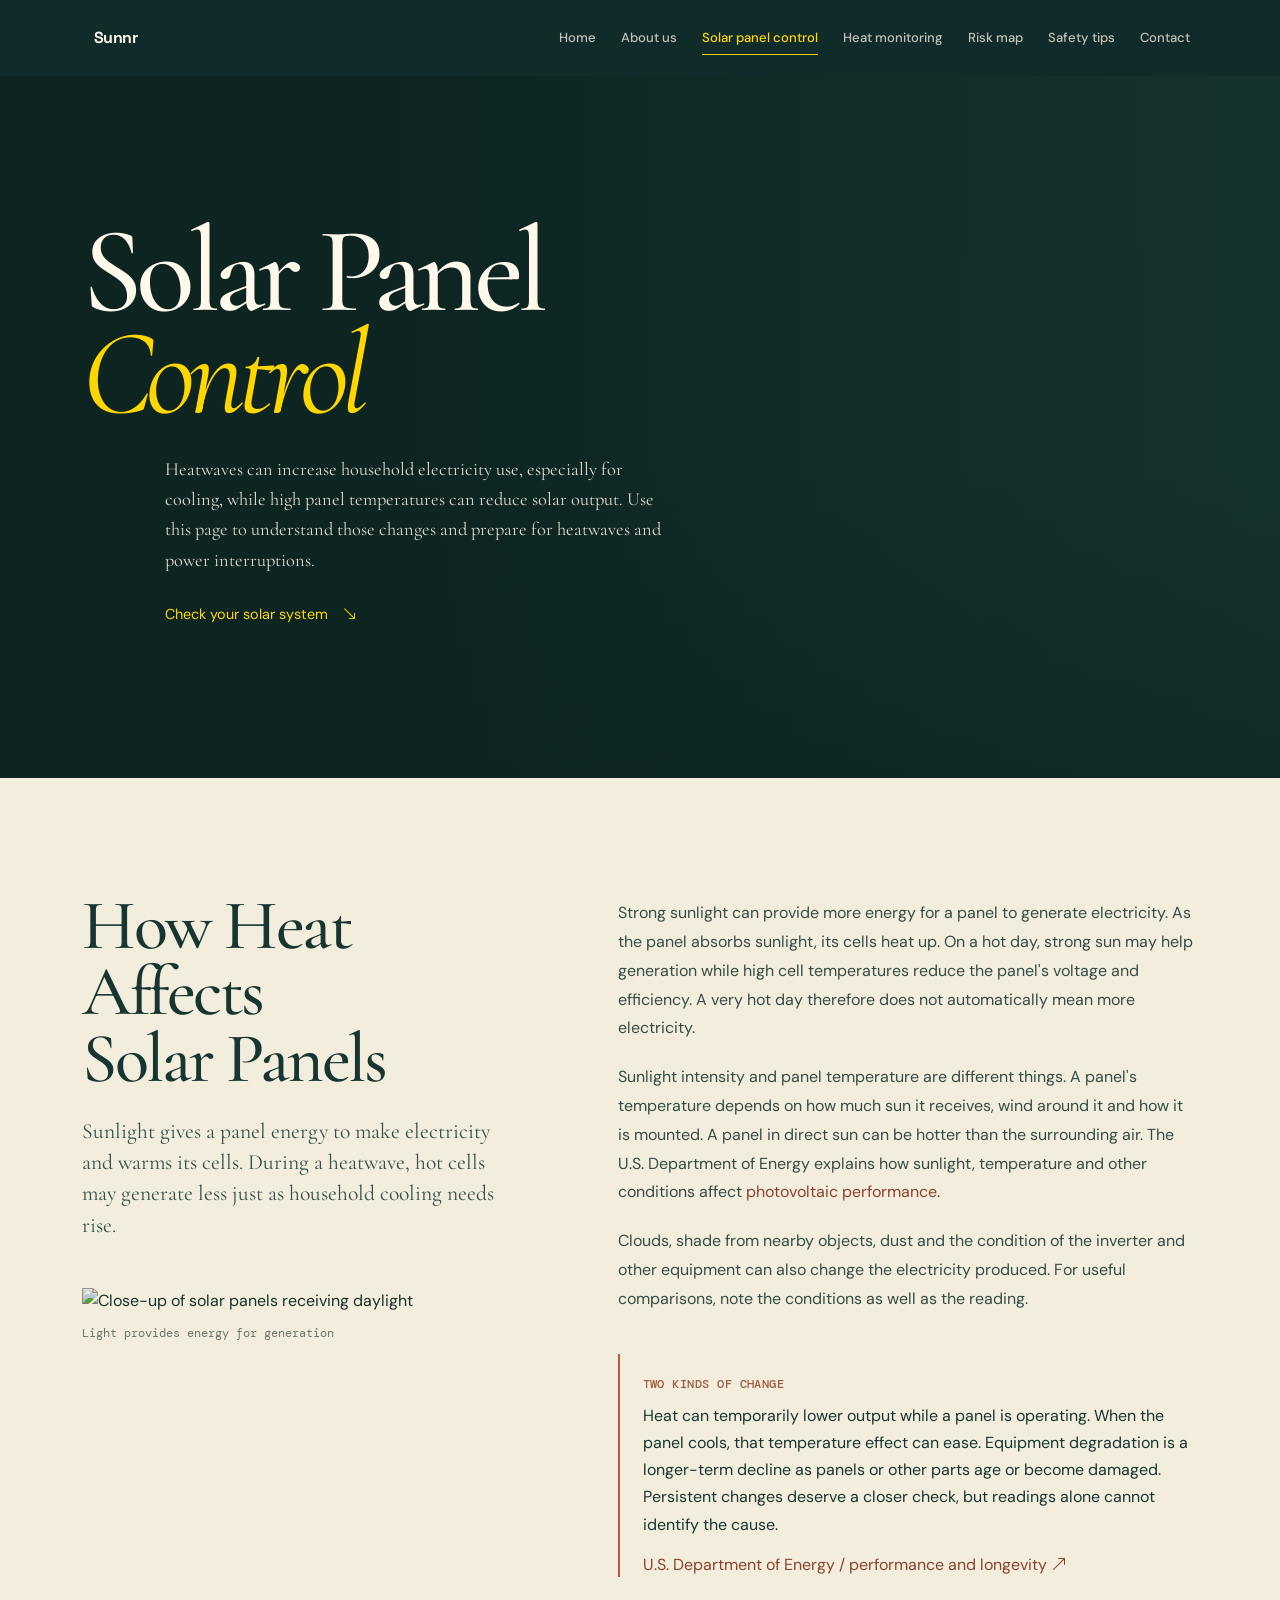
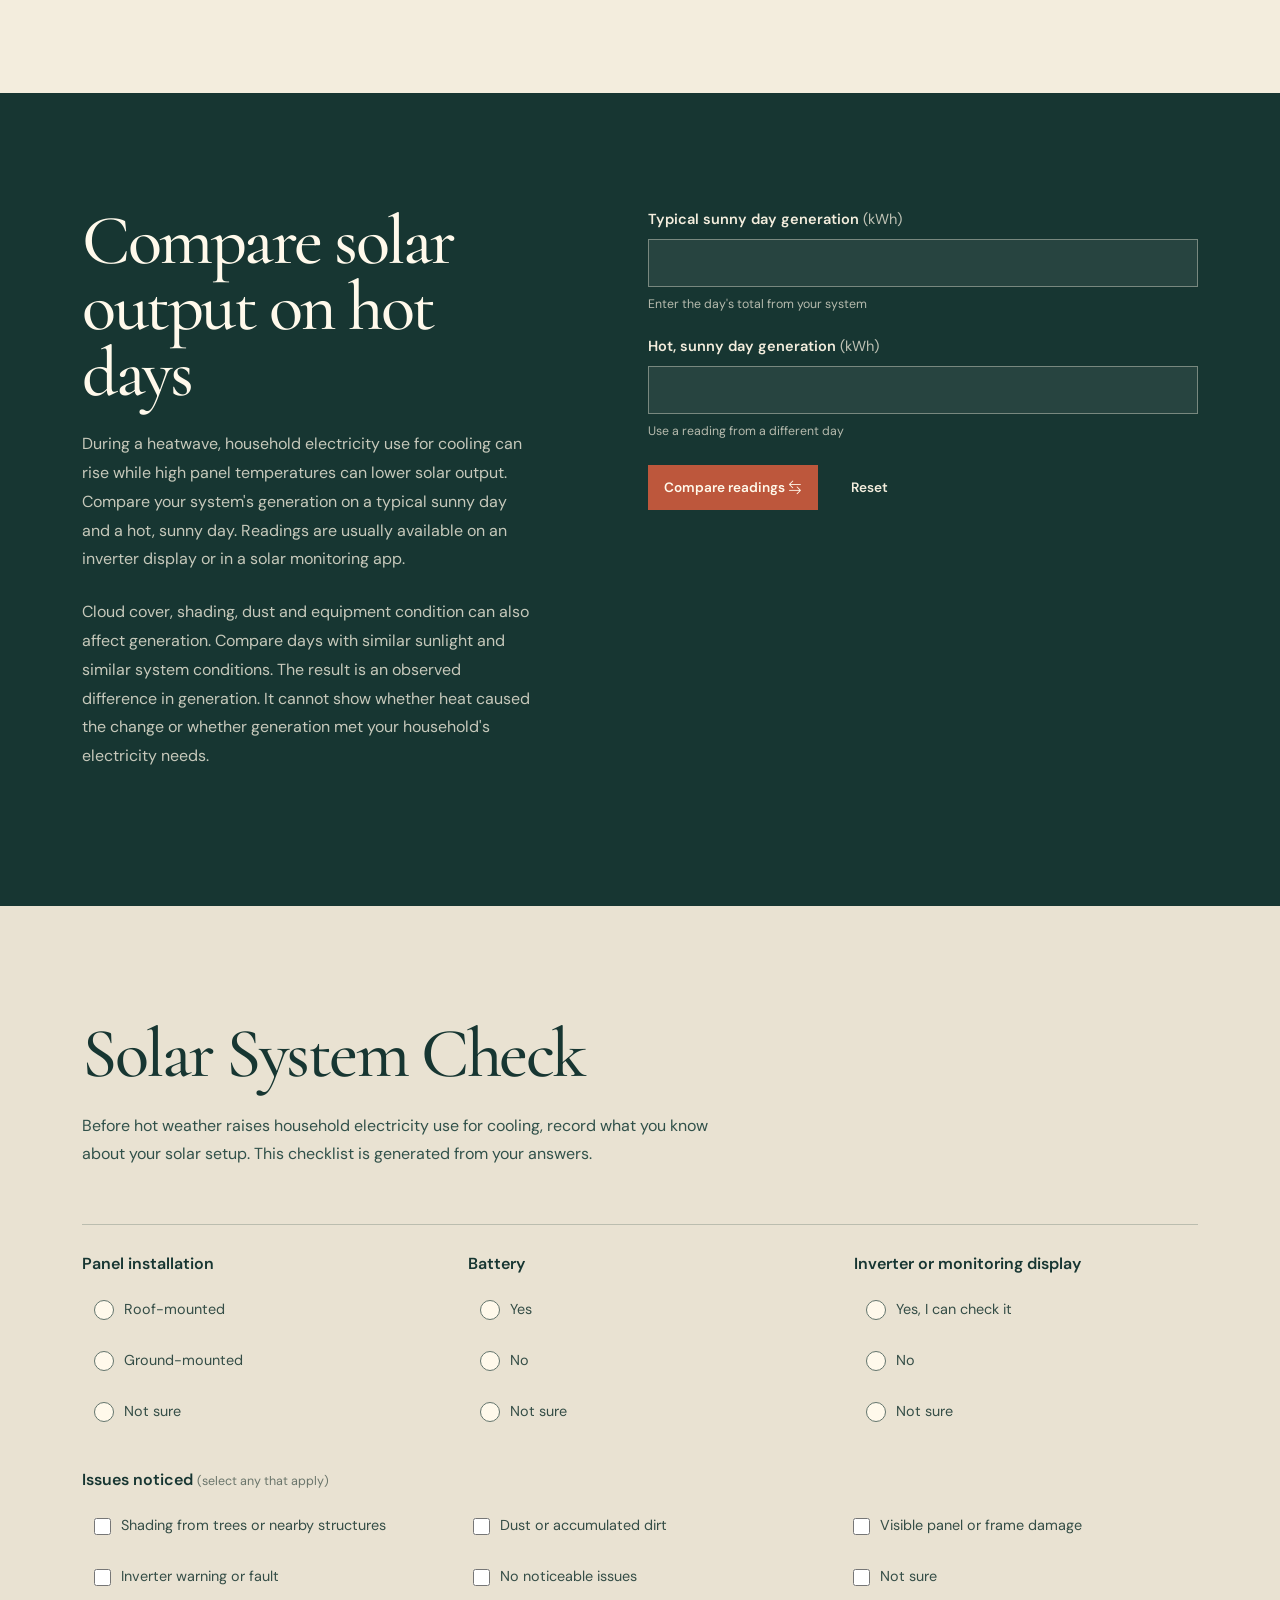
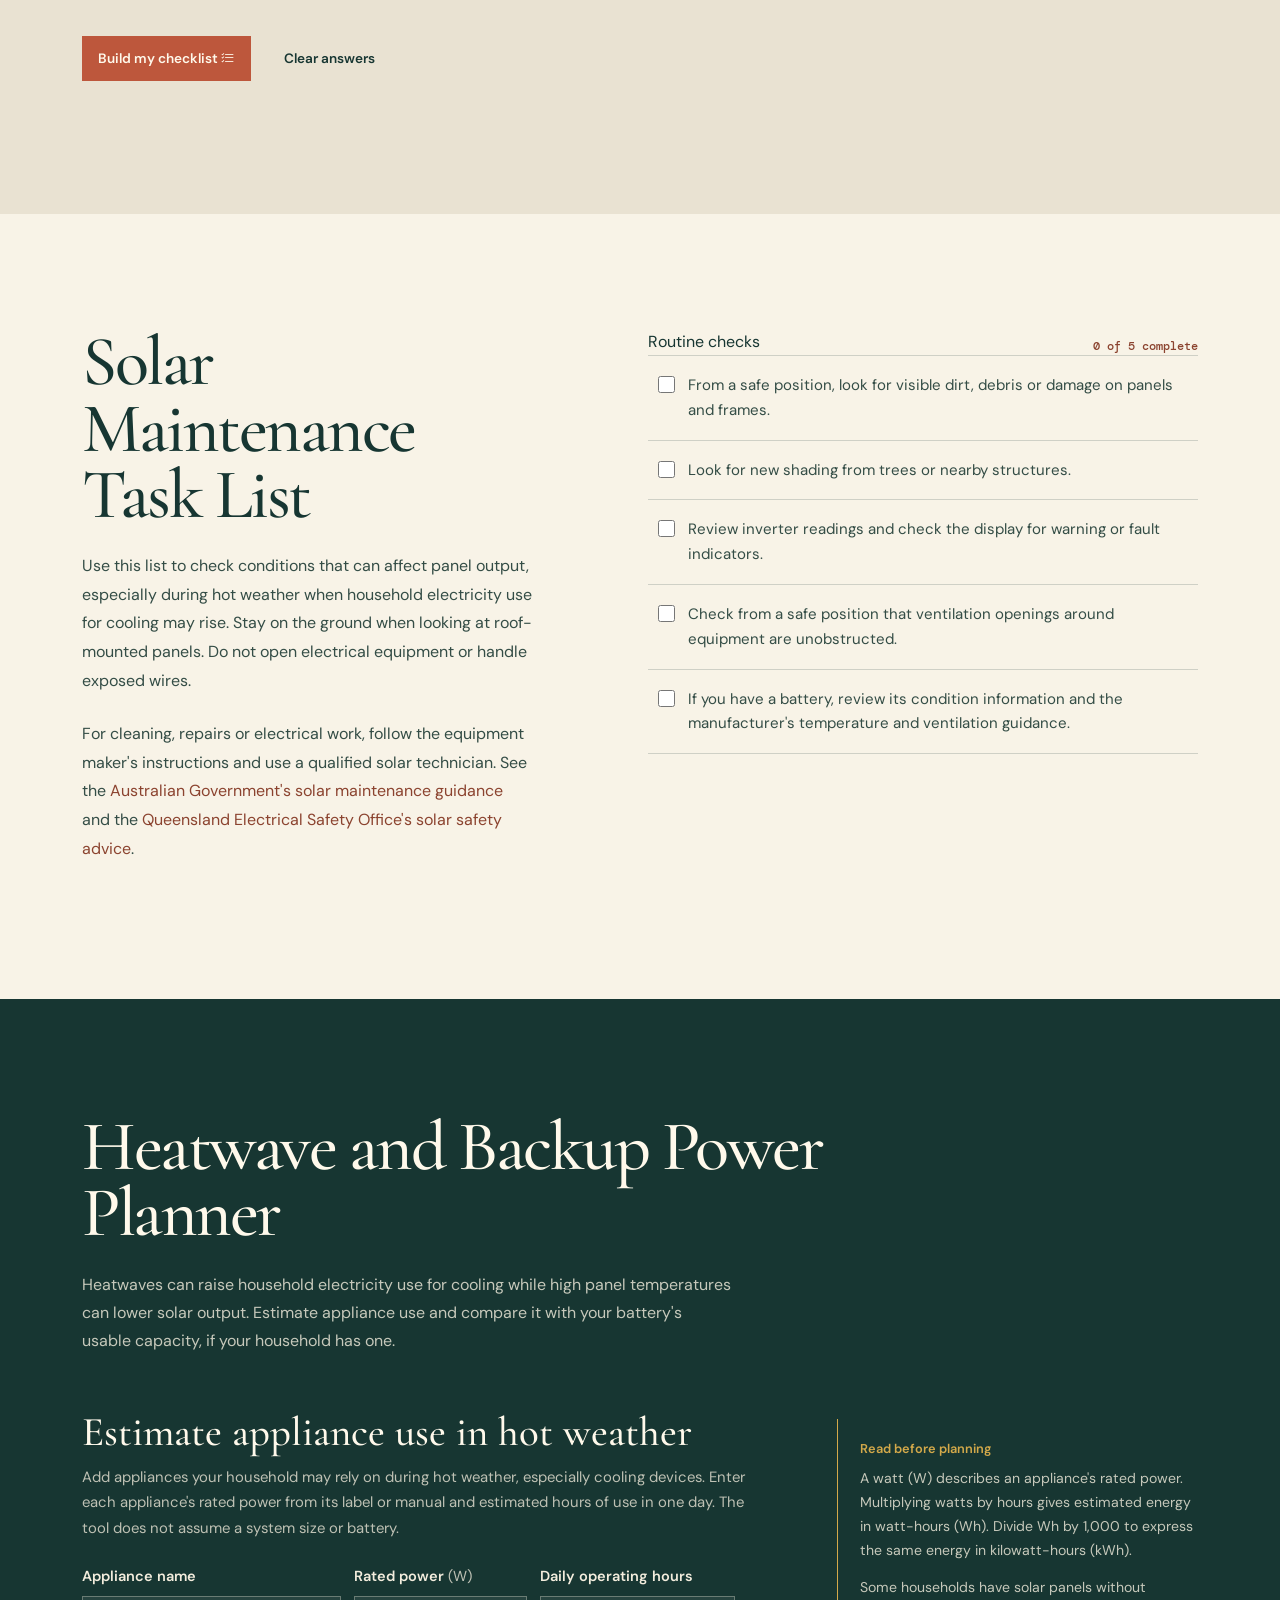
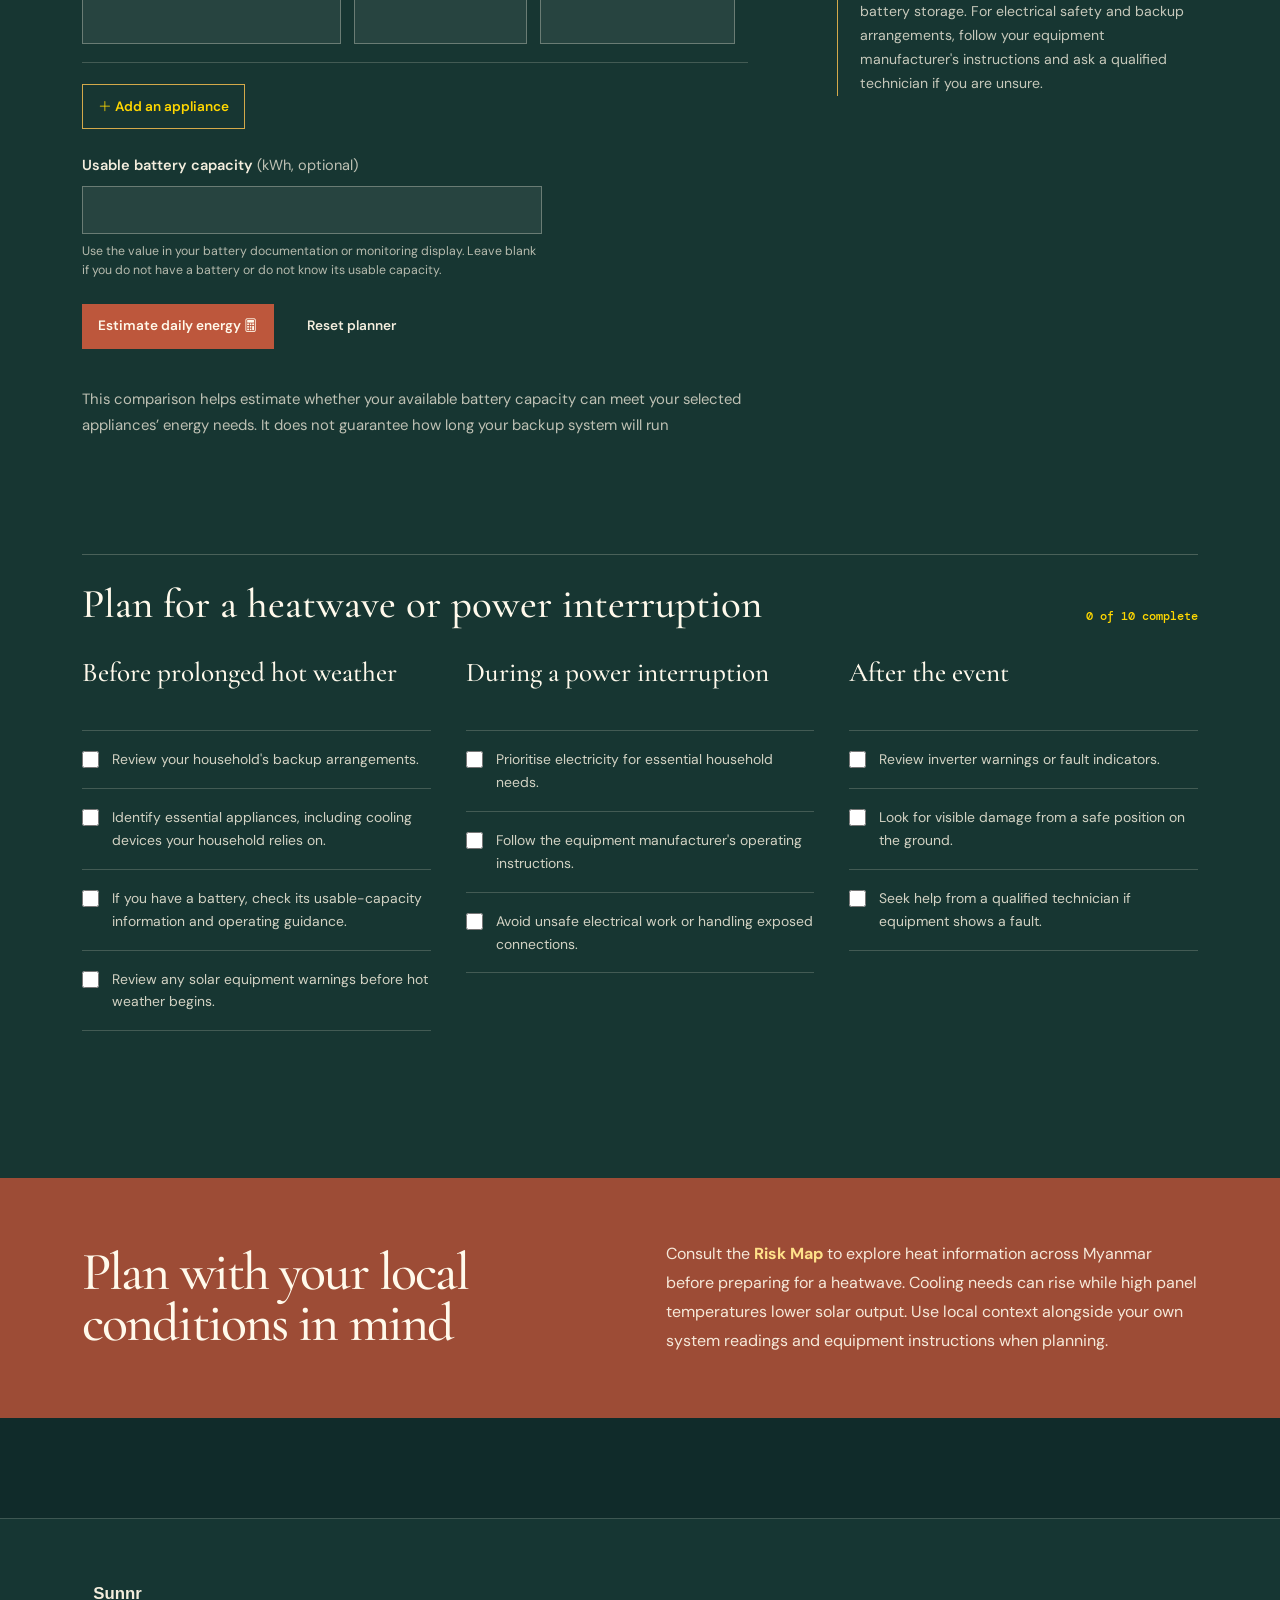
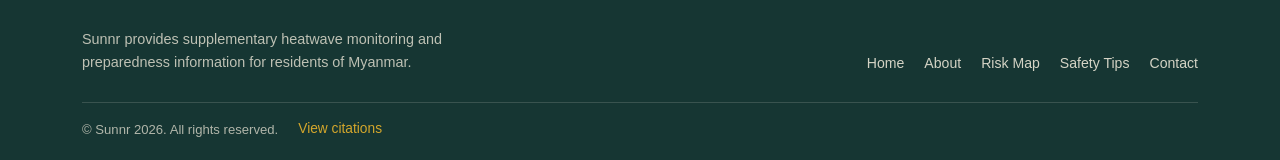
==== solar-control.html @ 170bbd31 "refactor & fix: merge about.css, solar-control.css, contact.css into style.css, and merge about.js &" ====
<!doctype html>
<html lang="en">
  <head>
    <meta charset="utf-8" />
    <meta name="viewport" content="width=device-width, initial-scale=1" />
    <meta name="description" content="Learn how heat affects solar panels, compare your own generation readings and prepare your solar system for hot weather in Myanmar." />
    <meta name="theme-color" content="#102b2a" />
    <title>Sunnr | Solar Panel Control</title>
    <link rel="icon" type="image/png" href="assets/images/logo.png" />
    <link rel="preconnect" href="https://fonts.googleapis.com" />
    <link rel="preconnect" href="https://fonts.gstatic.com" crossorigin />
    <link href="https://fonts.googleapis.com/css2?family=Cormorant+Garamond:wght@400;500;600;700&family=DM+Mono:wght@400;500&family=DM+Sans:wght@400;500;600;700&family=Space+Grotesk:wght@500;600;700&display=swap" rel="stylesheet" />
    <link href="https://cdn.jsdelivr.net/npm/bootstrap@5.3.3/dist/css/bootstrap.min.css" rel="stylesheet" integrity="sha384-QWTKZyjpPEjISv5WaRU9OFeRpok6YctnYmDr5pNlyT2bRjXh0JMhjY6hW+ALEwIH" crossorigin="anonymous" />
    <link href="https://cdn.jsdelivr.net/npm/bootstrap-icons@1.11.3/font/bootstrap-icons.min.css" rel="stylesheet" integrity="sha384-XGjxtQfXaH2tnPFa9x+ruJTuLE3Aa6LhHSWRr1XeTyhezb4abCG4ccI5AkVDxqC+" crossorigin="anonymous" />
    <link rel="stylesheet" href="style.css" />
    <script src="script.js" defer></script>
    <script src="https://cdn.jsdelivr.net/npm/bootstrap@5.3.3/dist/js/bootstrap.bundle.min.js" integrity="sha384-YvpcrYf0tY3lHB60NNkmXc5s9fDVZLESaAA55NDzOxhy9GkcIdslK1eN7N6jIeHz" crossorigin="anonymous" defer></script>
  </head>
  <body class="site-body solar-control-page">
    <a class="skip-link" href="#main-content">Skip to content</a>
    <header class="site-header">
      <nav class="navbar navbar-expand-xl site-navbar" aria-label="Main navigation">
        <div class="container">
          <a class="navbar-brand site-brand" href="index.html"><img src="assets/images/logo-white.png" alt="" /><span class="brand-word">Sunnr</span></a>
          <button class="navbar-toggler" type="button" data-bs-toggle="collapse" data-bs-target="#mainNavbar" aria-controls="mainNavbar" aria-expanded="false" aria-label="Toggle navigation"><span class="menu-icon"></span></button>
          <div class="collapse navbar-collapse" id="mainNavbar">
            <ul class="navbar-nav ms-auto align-items-xl-center">
              <li class="nav-item"><a class="nav-link" href="index.html">Home</a></li>
              <li class="nav-item"><a class="nav-link" href="about.html">About us</a></li>
              <li class="nav-item"><a class="nav-link active" aria-current="page" href="solar-control.html">Solar panel control</a></li>
              <li class="nav-item"><a class="nav-link" href="monitoring.html">Heat monitoring</a></li>
              <li class="nav-item"><a class="nav-link" href="risk-map.html">Risk map</a></li>
              <li class="nav-item"><a class="nav-link" href="safety.html">Safety tips</a></li>
              <li class="nav-item"><a class="nav-link" href="contact.html">Contact</a></li>
            </ul>
          </div>
        </div>
      </nav>
    </header>

    <main id="main-content">
      <section class="solar-hero" aria-labelledby="solar-page-title">
        <div class="solar-hero-image" role="img" aria-label="Solar panels and wind turbines across a mountain valley at sunrise"></div>
        <div class="container solar-hero-content">
          <div class="solar-hero-copy">
            <h1 id="solar-page-title">Solar Panel<br /><em>Control</em></h1>
            <p class="solar-hero-intro">Heatwaves can increase household electricity use, especially for cooling, while high panel temperatures can reduce solar output. Use this page to understand those changes and prepare for heatwaves and power interruptions.</p>
            <a class="solar-hero-link" href="#solar-check">Check your solar system <i class="bi bi-arrow-down-right" aria-hidden="true"></i></a>
          </div>
        </div>
      </section>

      <section class="solar-story-section solar-heat-section" aria-labelledby="heat-effects-title">
        <div class="container solar-story-grid">
          <header class="solar-section-heading">
            <h2 id="heat-effects-title">How Heat Affects<br />Solar Panels</h2>
            <p class="solar-section-lead">Sunlight gives a panel energy to make electricity and warms its cells. During a heatwave, hot cells may generate less just as household cooling needs rise.</p>
            <figure class="solar-diagram">
              <img src="assets/images/solar-panel-detail.jpg" alt="Close-up of solar panels receiving daylight" loading="lazy" />
              <figcaption>Light provides energy for generation</figcaption>
            </figure>
          </header>
          <div class="solar-story-copy">
            <p>Strong sunlight can provide more energy for a panel to generate electricity. As the panel absorbs sunlight, its cells heat up. On a hot day, strong sun may help generation while high cell temperatures reduce the panel's voltage and efficiency. A very hot day therefore does not automatically mean more electricity.</p>
            <p>Sunlight intensity and panel temperature are different things. A panel's temperature depends on how much sun it receives, wind around it and how it is mounted. A panel in direct sun can be hotter than the surrounding air. The U.S. Department of Energy explains how sunlight, temperature and other conditions affect <a class="solar-inline-citation" href="https://www.energy.gov/cmei/systems/solar-photovoltaic-performance-and-efficiency-basics" target="_blank" rel="noopener noreferrer">photovoltaic performance</a>.</p>
            <p>Clouds, shade from nearby objects, dust and the condition of the inverter and other equipment can also change the electricity produced. For useful comparisons, note the conditions as well as the reading.</p>
            <div class="solar-fact-note">
              <span class="solar-note-label">Two kinds of change</span>
              <p>Heat can temporarily lower output while a panel is operating. When the panel cools, that temperature effect can ease. Equipment degradation is a longer-term decline as panels or other parts age or become damaged. Persistent changes deserve a closer check, but readings alone cannot identify the cause.</p>
              <a href="https://www.energy.gov/cmei/femp/optimizing-solar-photovoltaic-performance-longevity" target="_blank" rel="noopener noreferrer">U.S. Department of Energy / performance and longevity <i class="bi bi-arrow-up-right" aria-hidden="true"></i></a>
            </div>
          </div>
        </div>
      </section>

      <section class="solar-tool-section solar-output-section" aria-labelledby="output-comparison-title">
        <div class="container solar-tool-grid">
          <div class="solar-tool-intro">
            <h2 id="output-comparison-title">Compare solar output on hot days</h2>
            <p>During a heatwave, household electricity use for cooling can rise while high panel temperatures can lower solar output. Compare your system's generation on a typical sunny day and a hot, sunny day. Readings are usually available on an inverter display or in a solar monitoring app.</p>
            <p>Cloud cover, shading, dust and equipment condition can also affect generation. Compare days with similar sunlight and similar system conditions. The result is an observed difference in generation. It cannot show whether heat caused the change or whether generation met your household's electricity needs.</p>
          </div>
          <form class="solar-form solar-output-form" id="solarComparisonForm" novalidate>
            <div class="solar-field">
              <label for="typicalGeneration">Typical sunny day generation <span>(kWh)</span></label>
              <div class="solar-number-control">
                <input id="typicalGeneration" name="typicalGeneration" type="number" min="0" step="any" inputmode="decimal" required aria-describedby="typicalGenerationHint" />
              </div>
              <small id="typicalGenerationHint">Enter the day's total from your system</small>
            </div>
            <div class="solar-field">
              <label for="hotGeneration">Hot, sunny day generation <span>(kWh)</span></label>
              <div class="solar-number-control">
                <input id="hotGeneration" name="hotGeneration" type="number" min="0" step="any" inputmode="decimal" required aria-describedby="hotGenerationHint" />
              </div>
              <small id="hotGenerationHint">Use a reading from a different day</small>
            </div>
            <div class="solar-form-actions">
              <button class="solar-button" type="submit">Compare readings <i class="bi bi-arrow-left-right" aria-hidden="true"></i></button>
              <button class="solar-reset-button" type="reset">Reset</button>
            </div>
            <p class="solar-form-status" id="comparisonStatus" role="status" aria-live="polite"></p>
            <output class="solar-result" id="comparisonResult" aria-live="polite" hidden></output>
          </form>
        </div>
      </section>

      <section class="solar-story-section solar-check-section" id="solar-check" aria-labelledby="system-check-title">
        <div class="container">
          <div class="solar-wide-heading">
            <h2 id="system-check-title">Solar System Check</h2>
            <p class="solar-section-lead">Before hot weather raises household electricity use for cooling, record what you know about your solar setup. This checklist is generated from your answers.</p>
          </div>

          <form class="solar-assessment-form" id="systemCheckForm" novalidate>
            <div class="solar-question-grid">
              <fieldset class="solar-question">
                <legend>Panel installation</legend>
                <label><input type="radio" name="installation" value="roof" required /><span>Roof-mounted</span></label>
                <label><input type="radio" name="installation" value="ground" /><span>Ground-mounted</span></label>
                <label><input type="radio" name="installation" value="unsure" /><span>Not sure</span></label>
              </fieldset>
              <fieldset class="solar-question">
                <legend>Battery</legend>
                <label><input type="radio" name="battery" value="yes" required /><span>Yes</span></label>
                <label><input type="radio" name="battery" value="no" /><span>No</span></label>
                <label><input type="radio" name="battery" value="unsure" /><span>Not sure</span></label>
              </fieldset>
              <fieldset class="solar-question">
                <legend>Inverter or monitoring display</legend>
                <label><input type="radio" name="inverter" value="yes" required /><span>Yes, I can check it</span></label>
                <label><input type="radio" name="inverter" value="no" /><span>No</span></label>
                <label><input type="radio" name="inverter" value="unsure" /><span>Not sure</span></label>
              </fieldset>
              <fieldset class="solar-question solar-issues-question">
                <legend>Issues noticed <span>(select any that apply)</span></legend>
                <label><input type="checkbox" name="issues" value="shading" /><span>Shading from trees or nearby structures</span></label>
                <label><input type="checkbox" name="issues" value="dirt" /><span>Dust or accumulated dirt</span></label>
                <label><input type="checkbox" name="issues" value="damage" /><span>Visible panel or frame damage</span></label>
                <label><input type="checkbox" name="issues" value="fault" /><span>Inverter warning or fault</span></label>
                <label><input type="checkbox" name="issues" value="none" /><span>No noticeable issues</span></label>
                <label><input type="checkbox" name="issues" value="unsure" /><span>Not sure</span></label>
              </fieldset>
            </div>
            <div class="solar-form-actions">
              <button class="solar-button" type="submit">Build my checklist <i class="bi bi-list-check" aria-hidden="true"></i></button>
              <button class="solar-reset-button" id="systemCheckReset" type="reset">Clear answers</button>
            </div>
            <p class="solar-form-status" id="systemCheckStatus" role="status" aria-live="polite"></p>
          </form>

          <section class="solar-generated-checks" id="systemCheckResults" aria-labelledby="system-check-results-title" hidden>
            <div class="solar-generated-heading">
              <div>
                <h3 id="system-check-results-title">A checklist for your system</h3>
              </div>
              <output id="systemCheckProgress">0 checks complete</output>
            </div>
            <p class="solar-checklist-note">These suggestions follow the details you selected. Change your answers above and build the checklist again if your information changes.</p>
            <div class="solar-task-list" id="systemCheckTaskList"></div>
          </section>
        </div>
      </section>

      <section class="solar-tool-section solar-maintenance-section" aria-labelledby="maintenance-title">
        <div class="container solar-tool-grid">
          <div class="solar-tool-intro">
            <h2 id="maintenance-title">Solar Maintenance Task List</h2>
            <p>Use this list to check conditions that can affect panel output, especially during hot weather when household electricity use for cooling may rise. Stay on the ground when looking at roof-mounted panels. Do not open electrical equipment or handle exposed wires.</p>
            <p>For cleaning, repairs or electrical work, follow the equipment maker's instructions and use a qualified solar technician. See the <a class="solar-inline-citation" href="https://www.energy.gov.au/solar/use-your-solar-system/look-after-your-solar-system" target="_blank" rel="noopener noreferrer">Australian Government's solar maintenance guidance</a> and the <a class="solar-inline-citation" href="https://www.electricalsafety.qld.gov.au/electrical-safety-home/solar-pv-systems" target="_blank" rel="noopener noreferrer">Queensland Electrical Safety Office's solar safety advice</a>.</p>
          </div>
          <div class="solar-saved-checklist" data-storage-group="maintenance">
            <div class="solar-checklist-heading">
              <span>Routine checks</span>
              <output id="maintenanceProgress">0 of 5 complete</output>
            </div>
            <div class="solar-task-list">
              <label class="solar-task"><input type="checkbox" data-task-id="visual-condition" /><span>From a safe position, look for visible dirt, debris or damage on panels and frames.</span></label>
              <label class="solar-task"><input type="checkbox" data-task-id="new-shading" /><span>Look for new shading from trees or nearby structures.</span></label>
              <label class="solar-task"><input type="checkbox" data-task-id="inverter-readings" /><span>Review inverter readings and check the display for warning or fault indicators.</span></label>
              <label class="solar-task"><input type="checkbox" data-task-id="ventilation" /><span>Check from a safe position that ventilation openings around equipment are unobstructed.</span></label>
              <label class="solar-task"><input type="checkbox" data-task-id="battery-guidance" /><span>If you have a battery, review its condition information and the manufacturer's temperature and ventilation guidance.</span></label>
            </div>
            <p class="solar-storage-status" id="maintenanceStorageStatus" role="status" aria-live="polite"></p>
          </div>
        </div>
      </section>

      <section class="solar-story-section solar-planner-section" aria-labelledby="backup-planner-title">
        <div class="container">
          <div class="solar-wide-heading">
            <h2 id="backup-planner-title">Heatwave and Backup Power Planner</h2>
            <p class="solar-section-lead">Heatwaves can raise household electricity use for cooling while high panel temperatures can lower solar output. Estimate appliance use and compare it with your battery's usable capacity, if your household has one.</p>
          </div>
          <div class="solar-planner-grid">
            <div class="solar-appliance-planner">
              <h3>Estimate appliance use in hot weather</h3>
              <p>Add appliances your household may rely on during hot weather, especially cooling devices. Enter each appliance's rated power from its label or manual and estimated hours of use in one day. The tool does not assume a system size or battery.</p>
              <form class="solar-form" id="applianceForm" novalidate>
                <div id="applianceRows">
                  <div class="appliance-row" data-appliance-row>
                    <div class="solar-field">
                      <label for="applianceName1">Appliance name</label>
                      <input id="applianceName1" name="applianceName" type="text" maxlength="60" required />
                    </div>
                    <div class="solar-field">
                      <label for="applianceWatts1">Rated power <span>(W)</span></label>
                      <div class="solar-number-control">
                        <input id="applianceWatts1" name="applianceWatts" type="number" min="0" step="any" inputmode="decimal" required />
                      </div>
                    </div>
                    <div class="solar-field">
                      <label for="applianceHours1">Daily operating hours</label>
                      <div class="solar-number-control">
                        <input id="applianceHours1" name="applianceHours" type="number" min="0" max="24" step="any" inputmode="decimal" required />
                      </div>
                    </div>
                    <button class="remove-appliance-button" type="button" aria-label="Remove appliance" hidden>Remove</button>
                  </div>
                </div>
                <button class="solar-add-button" id="addApplianceButton" type="button"><i class="bi bi-plus-lg" aria-hidden="true"></i> Add an appliance</button>
                <div class="solar-field solar-battery-capacity">
                  <label for="batteryCapacity">Usable battery capacity <span>(kWh, optional)</span></label>
                  <div class="solar-number-control">
                    <input id="batteryCapacity" name="batteryCapacity" type="number" min="0" step="any" inputmode="decimal" aria-describedby="batteryCapacityHint" />
                  </div>
                  <small id="batteryCapacityHint">Use the value in your battery documentation or monitoring display. Leave blank if you do not have a battery or do not know its usable capacity.</small>
                </div>
                <div class="solar-form-actions">
                  <button class="solar-button" type="submit">Estimate daily energy <i class="bi bi-calculator" aria-hidden="true"></i></button>
                  <button class="solar-reset-button" type="reset">Reset planner</button>
                </div>
                <p class="solar-form-status" id="applianceStatus" role="status" aria-live="polite"></p>
                <output class="solar-result" id="applianceResult" aria-live="polite" hidden></output>
              </form>
              <p class="solar-planner-caveat">This comparison helps estimate whether your available battery capacity can meet your selected appliances’ energy needs. It does not guarantee how long your backup system will run</p>
            </div>
            <aside class="solar-planner-note">
              <span class="solar-note-label">Read before planning</span>
              <p>A watt (W) describes an appliance's rated power. Multiplying watts by hours gives estimated energy in watt-hours (Wh). Divide Wh by 1,000 to express the same energy in kilowatt-hours (kWh).</p>
              <p>Some households have solar panels without battery storage. For electrical safety and backup arrangements, follow your equipment manufacturer's instructions and ask a qualified technician if you are unsure.</p>
            </aside>
          </div>

          <div class="solar-heatwave-checklist" data-storage-group="heatwave">
            <div class="solar-generated-heading">
              <div>
                <h3>Plan for a heatwave or power interruption</h3>
              </div>
              <output id="heatwaveProgress">0 of 9 complete</output>
            </div>
            <div class="heatwave-task-groups">
              <section class="heatwave-task-group" aria-labelledby="before-heat-title">
                <h4 id="before-heat-title">Before prolonged hot weather</h4>
                <div class="solar-task-list">
                  <label class="solar-task"><input type="checkbox" data-task-id="backup-arrangements" /><span>Review your household's backup arrangements.</span></label>
                  <label class="solar-task"><input type="checkbox" data-task-id="essential-appliances" /><span>Identify essential appliances, including cooling devices your household relies on.</span></label>
                  <label class="solar-task"><input type="checkbox" data-task-id="battery-information" /><span>If you have a battery, check its usable-capacity information and operating guidance.</span></label>
                  <label class="solar-task"><input type="checkbox" data-task-id="equipment-warnings" /><span>Review any solar equipment warnings before hot weather begins.</span></label>
                </div>
              </section>
              <section class="heatwave-task-group" aria-labelledby="during-outage-title">
                <h4 id="during-outage-title">During a power interruption</h4>
                <div class="solar-task-list">
                  <label class="solar-task"><input type="checkbox" data-task-id="prioritise-use" /><span>Prioritise electricity for essential household needs.</span></label>
                  <label class="solar-task"><input type="checkbox" data-task-id="manufacturer-instructions" /><span>Follow the equipment manufacturer's operating instructions.</span></label>
                  <label class="solar-task"><input type="checkbox" data-task-id="avoid-electrical-work" /><span>Avoid unsafe electrical work or handling exposed connections.</span></label>
                </div>
              </section>
              <section class="heatwave-task-group" aria-labelledby="after-event-title">
                <h4 id="after-event-title">After the event</h4>
                <div class="solar-task-list">
                  <label class="solar-task"><input type="checkbox" data-task-id="review-warnings" /><span>Review inverter warnings or fault indicators.</span></label>
                  <label class="solar-task"><input type="checkbox" data-task-id="check-damage" /><span>Look for visible damage from a safe position on the ground.</span></label>
                  <label class="solar-task"><input type="checkbox" data-task-id="professional-help" /><span>Seek help from a qualified technician if equipment shows a fault.</span></label>
                </div>
              </section>
            </div>
            <p class="solar-storage-status" id="heatwaveStorageStatus" role="status" aria-live="polite"></p>
          </div>
        </div>
      </section>

      <section class="solar-context-section" aria-labelledby="solar-risk-link-title">
        <div class="container solar-context-inner">
          <div>
            <h2 id="solar-risk-link-title">Plan with your local conditions in mind</h2>
          </div>
          <div>
            <p>Consult the <a href="risk-map.html">Risk Map</a> to explore heat information across Myanmar before preparing for a heatwave. Cooling needs can rise while high panel temperatures lower solar output. Use local context alongside your own system readings and equipment instructions when planning.</p>
          </div>
        </div>
      </section>

    </main>

    <footer class="site-footer">
      <div class="container footer-inner">
        <div class="footer-copy">
          <a class="footer-brand" href="index.html"><img src="assets/images/logo-white.png" alt="" /><span>Sunnr</span></a>
          <p>Sunnr provides supplementary heatwave monitoring and preparedness information for residents of Myanmar.</p>
        </div>
        <nav class="footer-nav" aria-label="Footer navigation">
          <a href="index.html">Home</a>
          <a href="about.html">About</a>
          <a href="risk-map.html">Risk Map</a>
          <a href="safety.html">Safety Tips</a>
          <a href="contact.html">Contact</a>
        </nav>
        <div class="footer-meta">
          <p class="footer-copyright">© Sunnr 2026. All rights reserved.</p>
          <a class="footer-citations-link" href="citations.html">View citations</a>
        </div>
      </div>
    </footer>
  </body>
</html>
---- style.css ----
/* Theme variables */
:root {
  --teal: #102b2a;
  --cream: #f3eddd;
  --cream-bright: #fff9eb;
  --yellow: #ffd700;
  --rust: #bd573c;
  --data-blue: #83bfff;
  --data-blue-dark: #102b49;
  --serif: "Cormorant Garamond", Georgia, serif;
  --sans: "DM Sans", Arial, sans-serif;
  --mono: "DM Mono", monospace;
  --mono-label-size: .875rem;
}

* {
  box-sizing: border-box;
}

html,
body {
  width: 100%;
  min-width: 320px;
  height: 100%;
  margin: 0;
}

body {
  overflow: hidden;
  color: var(--cream);
  background: var(--teal);
  font: 400 16px/1.6 var(--sans);
  -webkit-font-smoothing: antialiased;
}

button,
input {
  font: inherit;
}

button {
  color: inherit;
}

a {
  color: inherit;
}

.film-grain {
  position: absolute;
  z-index: 50;
  inset: 0;
  pointer-events: none;
  opacity: .04;
  background-image: url("data:image/svg+xml,%3Csvg viewBox='0 0 180 180' xmlns='http://www.w3.org/2000/svg'%3E%3Cfilter id='n'%3E%3CfeTurbulence type='fractalNoise' baseFrequency='.91' numOctaves='3' stitchTiles='stitch'/%3E%3C/filter%3E%3Crect width='100%25' height='100%25' filter='url(%23n)' opacity='.36'/%3E%3C/svg%3E");
}

.scene-kicker,
.stamp-label,
.solar-reading > span:first-child,
.solar-reading > i,
.generation-note > span,
.solar-footnote,
.alert-overline,
.alert-location,
.warning-signoff > span:last-child,
.story-control {
  font-family: var(--sans);
  font-size: 14px;
  font-weight: 400;
  letter-spacing: .02em;
  line-height: 1.5;
}

.stamp-label,
.solar-reading > span:first-child,
.solar-reading > i,
.generation-note > span,
.alert-location {
  font-family: var(--mono);
  font-size: var(--mono-label-size);
  line-height: 1.55;
}

.scene-kicker,
.alert-overline {
  letter-spacing: 0;
}

/* hero carousel and slides */
.story-viewport {
  position: absolute;
  inset: 0;
  overflow: hidden;
  touch-action: pan-y;
}

.story-track {
  display: flex;
  height: 100%;
  transition: transform .9s cubic-bezier(.22,.75,.17,1);
  will-change: transform;
}

.story-slide {
  position: relative;
  flex: 0 0 100%;
  height: 100%;
  min-height: 650px;
  overflow: hidden;
  isolation: isolate;
}

.scene-video {
  position: absolute;
  z-index: -3;
  inset: -4%;
  width: 108%;
  height: 108%;
  object-fit: cover;
  filter: saturate(.68) contrast(1.08);
}

.scene-wash {
  position: absolute;
  z-index: -2;
  inset: 0;
}

.heat-slide {
  background: #193a35;
}

.heat-wash {
  background: linear-gradient(90deg, rgba(12,34,32,.93) 0%, rgba(12,34,32,.84) 29%, rgba(12,34,32,.45) 60%, rgba(12,34,32,.17) 100%), linear-gradient(0deg, rgba(12,34,32,.72), transparent 43%), radial-gradient(ellipse at 78% 22%, rgba(255,215,0,.13), transparent 36%);
}

.solar-slide {
  background: #28332f;
}

.solar-slide .scene-video {
  filter: saturate(.82) contrast(1.02);
}

.solar-wash {
  background: linear-gradient(90deg, rgba(17,28,26,.86) 0%, rgba(22,33,30,.76) 18%, rgba(25,35,31,.48) 38%, transparent 68%);
}

.warning-slide {
  background: #762f24;
}

.warning-wash {
  background: linear-gradient(105deg, rgba(112,44,32,.78), rgba(166,64,43,.61) 53%, rgba(113,46,34,.64)), linear-gradient(0deg, rgba(83,32,25,.54), transparent 52%);
}

.warning-video {
  filter: saturate(.75) sepia(.1) contrast(1.04);
}

.warning-sun {
  display: none;
}

.scene-grid {
  position: absolute;
  inset: 0;
  width: 100%;
  height: 100%;
  padding: 0 5.2vw;
}

.heat-grid .row {
  padding: 3% 7% 2% 8%;
}

.heat-copy-column {
  position: relative;
  padding-top: 2vh;
}

/* headline and text styling for the story slides */
.scene-kicker {
  margin: 0 0 2.2vh 1.3vw;
  color: rgba(243,237,221,.73);
  font-size: 14px;
}

.heat-title,
.solar-title,
.warning-title {
  margin: 0;
  padding-top: .05em;
  color: var(--cream-bright);
  font: 500 clamp(4.5rem, 8vw, 8rem)/.98 var(--serif);
  letter-spacing: -.035em;
}

.heat-title {
  font-size: clamp(4.5rem, 6.6vw, 7.6rem);
}

.heat-title em,
.solar-title em {
  position: relative;
  left: clamp(0px, 3vw, 48px);
  color: var(--yellow);
  font-weight: 400;
}

.heat-intro {
  width: min(420px, 78%);
  margin: 2rem 0 0 clamp(0px, 7vw, 100px);
  color: rgba(243,237,221,.87);
  font: 400 1.2rem/1.65 var(--serif);
}

/* current conditions card with the live temperature readout */
.temperature-stamp {
  width: 180px;
  min-height: 0;
  margin: 10vh 0 0 1vw;
  padding: 16px 18px;
  color: #172c29;
  border: 1px solid rgba(243,237,221,.5);
  background: rgba(243,237,221,.94);
}

.stamp-label {
  display: block;
  color: #58665e;
  white-space: nowrap;
}

.temperature-stamp > strong {
  display: inline-flex;
  align-items: baseline;
  gap: .1em;
  margin: 8px 0 0;
  font: 500 5rem/.95 var(--serif);
  white-space: nowrap;
}

.temperature-stamp .temperature-value {
  letter-spacing: -.09em;
}

.temperature-stamp .temperature-unit {
  display: inline-flex;
  flex: 0 0 auto;
  align-items: baseline;
  gap: .04em;
  color: #172c29;
  font: 400 .24em/1 var(--mono);
  white-space: nowrap;
}

.temperature-stamp .temperature-degree {
  color: var(--rust);
}

.solar-grid .row {
  padding: 3% 7% 2% 8%;
}

.solar-kicker {
  margin-bottom: 3.4vh;
  font-size: 14px;
}

.solar-title {
  font-size: clamp(3rem, 4.8vw, 4.5rem);
  line-height: .98;
}

.solar-title em {
  left: 0;
}

.solar-footnote {
  max-width: 500px;
  margin: 3.4vh 0 0 2vw;
  color: rgba(243,237,221,.86);
  font-size: 14px;
  line-height: 1.6;
}

.solar-readings-column {
  position: relative;
  display: grid;
  grid-template-columns: repeat(2, minmax(0, 1fr));
  grid-template-rows: auto auto auto;
  align-content: center;
  gap: 14px;
  height: min(72vh, 620px);
}

.solar-reading {
  position: static;
  z-index: 2;
  display: flex;
  min-width: 0;
  flex-direction: column;
  padding: 16px 18px;
  color: var(--cream-bright);
  background: rgba(22,32,29,.78);
  border: 1px solid rgba(243,237,221,.34);
  backdrop-filter: blur(8px);
}

.solar-reading > span:first-child {
  color: rgba(243,237,221,.84);
}

.solar-reading strong {
  display: inline-flex;
  align-items: baseline;
  gap: .12em;
  color: var(--data-blue);
  font: 500 5.7rem/.98 var(--serif);
  font-variant-numeric: lining-nums;
  letter-spacing: -.06em;
  white-space: nowrap;
}

.solar-reading strong small {
  color: var(--data-blue);
  font: 400 1rem/1 var(--mono);
  letter-spacing: 0;
}

.solar-reading > i {
  margin-top: 9px;
  color: rgba(243,237,221,.78);
  font-style: normal;
}

.solar-resource-reading,
.grid-supply-reading {
  width: 100%;
}

.solar-resource-reading strong {
  font-size: clamp(2.8rem, 4vw, 4.4rem);
}

.grid-supply-reading strong {
  font-size: clamp(3rem, 4vw, 4.4rem);
}

.grid-supply-reading > span:first-child,
.grid-supply-reading > i {
  color: rgba(243,237,221,.82);
}

.generation-note {
  position: static;
  grid-column: 1 / -1;
  display: flex;
  flex-direction: column;
  gap: 6px;
  padding: 12px 14px;
  color: var(--cream-bright);
  background: rgba(22,32,29,.58);
  border: 1px solid rgba(243,237,221,.25);
}

.generation-note > span {
  color: rgba(243,237,221,.77);
  font-size: 14px;
}

.generation-note > span:first-child {
  color: var(--data-blue);
}

.generation-note p {
  margin: 0;
  color: rgba(243,237,221,.9);
  font: 400 .94rem/1.45 var(--sans);
}

.generation-note a,
.solar-reading a {
  color: var(--data-blue);
  text-decoration-color: rgba(131,191,255,.65);
  text-underline-offset: 2px;
}

.generation-note a {
  align-self: flex-start;
  font: 400 var(--mono-label-size)/1.45 var(--mono);
}

.solar-reading a:hover,
.generation-note a:hover {
  color: var(--cream-bright);
}

.solar-control {
  position: static;
  grid-column: 1 / -1;
  display: flex;
  align-items: center;
  gap: 14px;
  min-width: 0;
  padding: 13px 15px;
  color: var(--cream);
  background: rgba(22,32,29,.96);
  border: 1px solid rgba(243,237,221,.25);
}

.control-wordmark {
  color: var(--data-blue);
  font: 500 .8rem/1.05 var(--serif);
}

.control-description {
  display: flex;
  flex: 1;
  flex-direction: column;
  gap: 4px;
}

.control-description b {
  font: 500 .72rem var(--sans);
}

.control-description small {
  color: rgba(243,237,221,.78);
  font-size: .68rem;
  line-height: 1.5;
}

.control-description a {
  align-self: flex-start;
  color: var(--data-blue);
  font: 400 var(--mono-label-size)/1.45 var(--mono);
  text-decoration-color: rgba(131,191,255,.65);
  text-underline-offset: 2px;
}

.control-description a:hover {
  color: var(--cream-bright);
}

.warning-grid .row {
  padding: 4% 6% 2% 8%;
}

.warning-kicker {
  margin: 0 0 4vh 1vw;
  font-size: 14px;
}

.warning-title {
  font-size: clamp(3.5rem, 5.5vw, 7rem);
  line-height: 1.02;
}

.warning-title em {
  color: var(--yellow);
  font-weight: 400;
}

.warning-main-alert {
  position: relative;
  z-index: 3;
  width: min(400px, 100%);
  margin: 9vh 0 0 auto;
  padding: 23px 23px 21px;
  color: #1b302c;
  background: var(--cream);
  clip-path: polygon(0 1%,100% 0,99% 100%,1% 98%);
}

.alert-overline {
  display: flex;
  align-items: center;
  gap: 8px;
  color: #69746a;
  white-space: nowrap;
  font-size: 14px;
}

.alert-overline i {
  width: 7px;
  height: 7px;
  border-radius: 50%;
  background: var(--rust);
}

.alert-temperature {
  display: flex;
  align-items: baseline;
  gap: .35rem;
  margin-top: 11px;
  line-height: 1;
}

.alert-temperature strong {
  font: 500 7rem/.86 var(--serif);
  letter-spacing: -.09em;
}

.alert-temperature .temperature-unit {
  display: inline-flex;
  align-items: baseline;
  gap: .04em;
  color: #637066;
  font: 400 var(--mono-label-size)/1.2 var(--mono);
  white-space: nowrap;
}

.alert-temperature .temperature-degree {
  color: var(--rust);
}

.alert-location {
  display: block;
  margin-top: 12px;
  color: #5e6a61;
  font-size: 14px;
  line-height: 1.55;
}

.alert-location > span {
  color: #883e2d;
  font-weight: 500;
}

.alert-location i {
  padding: 0 4px;
  color: var(--rust);
  font-style: normal;
}

.alert-divider {
  height: 1px;
  display: block;
  margin: 16px 0 12px;
  background: rgba(16,43,42,.26);
}

.warning-main-alert p {
  margin: 0;
  font: 400 1.13rem/1.6 var(--serif);
}

.warning-signoff {
  display: flex;
  align-items: center;
  gap: 10px;
  margin: 4vh 0 0 auto;
  color: var(--cream);
}

.signoff-star {
  color: var(--yellow);
  font-size: 1.7rem;
}

.warning-signoff p {
  flex: 1;
  max-width: 245px;
  margin: 0;
  font: 400 1rem/1.6 var(--serif);
}

.warning-signoff > span:last-child {
  color: rgba(243,237,221,.76);
  font-size: 14px;
}

.story-navigation {
  position: absolute;
  z-index: 30;
  right: 4.5vw;
  bottom: 16px;
  left: 4.5vw;
  height: 58px;
  color: var(--cream);
}

.story-progress {
  position: absolute;
  bottom: 17px;
  left: 0;
  width: min(230px, 25vw);
  height: 10px;
  padding: 4px 0;
  border: 0;
  outline: 0;
  background: linear-gradient(to bottom, transparent 4px, rgba(243,237,221,.3) 4px, rgba(243,237,221,.3) 5px, transparent 5px);
  cursor: pointer;
}

.story-progress i {
  width: 33.333%;
  height: 2px;
  display: block;
  background: var(--yellow);
  transition: width .65s cubic-bezier(.22,.75,.17,1);
}

.story-progress:focus-visible {
  outline: 2px solid var(--yellow);
  outline-offset: 4px;
}

.story-controls {
  position: absolute;
  right: 0;
  bottom: 3px;
  display: flex;
  gap: 24px;
}

.story-control {
  display: inline-flex;
  align-items: center;
  justify-content: center;
  width: 48px;
  height: 48px;
  padding: 0;
  border: 0;
  color: rgba(243,237,221,.75);
  background: transparent;
  cursor: pointer;
  font-size: 14px;
}

.story-control i {
  color: var(--yellow);
  font-size: 1.8rem;
  transition: transform .2s ease,color .2s ease;
}

.previous-control:hover i {
  transform: translateX(-5px);
}

.next-control:hover i {
  transform: translateX(5px);
}

.story-control:focus-visible {
  outline: 2px solid var(--yellow);
  outline-offset: 4px;
}

.story-navigation.is-transitioning {
  pointer-events: none;
}

@media (max-width: 991.98px) {
  .scene-grid {
    padding: 0 6vw;
  }

  .heat-grid .row,
  .solar-grid .row,
  .warning-grid .row {
    padding: 9% 2% 14%;
  }

  .heat-title {
      font-size: clamp(4.5rem, 9vw, 6.5rem);
  }

  .temperature-stamp {
    width: 165px;
    margin: 4vh 0 0;
  }

  .temperature-stamp > strong {
    font-size: 4.5rem;
  }

  .heat-intro {
    margin-left: 13vw;
  }

  .solar-title {
    font-size: clamp(3.5rem, 6vw, 4.6rem);
  }

  .warning-title {
    font-size: clamp(5.7rem, 11vw, 8rem);
  }

  .solar-readings-column {
    height: 48vh;
    margin-top: 2vh;
  }

  .warning-main-alert {
    width: min(350px, 100%);
    margin-top: 2vh;
  }

  .warning-signoff {
    margin-top: 2vh;
  }
}

@media (max-width: 767.98px) {
  .story-slide {
    min-height: 610px;
  }

  .scene-grid {
    padding: 0 6vw;
  }

  .heat-grid .row,
  .solar-grid .row,
  .warning-grid .row {
    align-content: center;
    padding: 8% 0 14%;
  }

  .heat-copy-column {
    padding-top: 0;
  }

  .scene-kicker {
    margin: 0 0 3vh 0;
    font-size: 14px;
  }

  .heat-title {
    font-size: clamp(3.2rem, 10vw, 4.8rem);
  }

  .heat-title em {
    left: 0;
  }

  .heat-intro {
    width: min(440px, 100%);
    margin: 1.2rem 0 0;
    font-size: 1rem;
  }

  .temperature-stamp {
    display: none;
  }

  .stamp-label {
    font-size: var(--mono-label-size);
  }

  .temperature-stamp > strong {
    margin-top: 8px;
    font-size: 3.8rem;
  }

  .temperature-stamp sup {
    font-size: 1.6rem;
  }

  .solar-grid .row {
    align-content: start;
    padding-top: 15%;
  }

  .solar-kicker {
    margin-bottom: 2.3vh;
  }

  .solar-title {
    font-size: clamp(3rem, 9vw, 4.2rem);
  }

  .solar-title em {
    left: 0;
  }

  .solar-footnote {
    margin: 2vh 0 0;
  }

  .solar-readings-column {
    height: auto;
    min-height: 0;
    margin-top: 1.5vh;
    gap: 8px;
  }

  .solar-reading {
    padding: 9px 11px;
  }

  .solar-reading strong {
    font-size: 3.5rem;
  }

  .battery-reading strong {
    font-size: 3.5rem;
  }

  .generation-note {
    padding: 8px;
    gap: 3px;
  }

  .solar-control {
    min-width: 0;
    width: 100%;
    gap: 8px;
    padding: 9px;
  }

  .control-wordmark {
    display: none;
  }

  .control-description b {
    font-size: .74rem;
  }

  .control-description small {
    font-size: .65rem;
  }

  .warning-grid .row {
    align-content: start;
    padding-top: 18%;
  }

  .warning-kicker {
    margin-bottom: 2.8vh;
  }

  .warning-title {
    font-size: clamp(3.4rem, 12vw, 5rem);
  }

  .warning-main-alert {
    width: min(360px, 100%);
    margin: 2.5vh auto 0 0;
    padding: 14px 16px;
  }

  .alert-temperature strong {
    font-size: 4.8rem;
  }

  .alert-divider {
    margin: 10px 0 8px;
  }

  .warning-main-alert p {
    font-size: 1.05rem;
  }

  .warning-signoff {
    gap: 7px;
    margin: 1.5vh 0 0;
  }

  .warning-signoff p {
    max-width: 200px;
    font-size: .95rem;
  }

  .story-navigation {
    right: 6vw;
    left: 6vw;
  }

  .story-progress {
    width: min(150px, 35vw);
  }

  .story-controls {
    gap: 10px;
  }

  .story-control {
    width: 40px;
    height: 42px;
  }

  .story-control i {
    font-size: 1.6rem;
  }
}

@media (min-width: 1600px) and (min-height: 850px) {
  .masthead {
    padding-top: 36px;
  }

  .scene-grid {
    padding-right: 6.5vw;
    padding-left: 6.5vw;
  }

  .heat-grid .row,
  .solar-grid .row,
  .warning-grid .row {
    padding-right: 8%;
    padding-left: 9%;
  }

  .heat-title {
    font-size: clamp(6rem, 6vw, 8rem);
  }

  .solar-title {
    font-size: clamp(4.5rem, 5vw, 6.5rem);
  }

  .warning-title {
    font-size: clamp(5.5rem, 6vw, 8rem);
  }

  .heat-intro {
    width: min(440px, 82%);
    font-size: 1.2rem;
  }

  .solar-footnote {
    max-width: 540px;
    font-size: 14px;
  }

  .warning-main-alert {
    width: min(430px, 100%);
    padding: 28px 30px;
  }
}

@media (max-width: 380px) {
  .heat-title {
    font-size: 3.2rem;
  }

  .warning-title {
    font-size: 3.4rem;
  }

  .story-progress {
    width: 95px;
  }
}

.solar-content {
  padding: 4% 6% 5% 7% !important;
}

.solar-copy {
  position: relative;
  z-index: 1;
}

.solar-copy .solar-kicker {
  margin: 0 0 2.5vh;
}

.solar-copy .solar-title {
  font-size: clamp(3rem, 4.8vw, 4.5rem);
  line-height: .98;
}

.solar-copy .solar-title em {
  left: 0;
}

.solar-intro {
  max-width: 470px;
  margin: 2.6vh 0 0;
  color: var(--cream-bright);
  font: 400 20px/1.55 var(--serif);
}

.solar-caveat {
  max-width: 460px;
  margin: 1.5vh 0 0;
  color: rgba(243,237,221,.94);
  font-size: 16px;
  line-height: 1.6;
}

.research-trigger {
  display: inline-flex;
  align-items: center;
  gap: 14px;
  margin-top: 2.2vh;
  padding: 10px 0;
  border: 0;
  border-bottom: 1px solid rgba(243,237,221,.6);
  color: var(--cream-bright);
  background: transparent;
  font: 500 14px/1.45 var(--mono);
  cursor: pointer;
}

.research-trigger i {
  color: var(--yellow);
  transition: transform .2s ease;
}

.research-trigger:hover i {
  transform: translate(3px,-3px);
}

.research-trigger:focus-visible,
.official-warning a:focus-visible,
.heat-sources a:focus-visible,
.modal-source-link:focus-visible {
  outline: 2px solid var(--yellow);
  outline-offset: 4px;
}

.solar-steps {
  display: flex;
  flex-direction: column;
  gap: 12px;
}

.solar-step {
  display: grid;
  grid-template-columns: 38px 1fr 38px;
  align-items: center;
  gap: 14px;
  padding: 17px 19px;
  border: 1px solid rgba(243,237,221,.35);
  background: rgba(16,35,32,.68);
  backdrop-filter: blur(8px);
}

.solar-step-number {
  align-self: start;
  padding-top: 2px;
  color: var(--yellow);
  font: 400 14px/1.5 var(--mono);
}

.solar-step h3 {
  margin: 0;
  color: var(--cream-bright);
  font: 500 1.55rem/1.1 var(--serif);
}

.solar-step p {
  margin: 6px 0 0;
  color: rgba(243,237,221,.96);
  font-size: 17px;
  letter-spacing: 0;
  line-height: 1.55;
}

.solar-step > i {
  color: var(--yellow);
  font-size: 1.45rem;
  text-align: center;
}

.warning-grid .row {
  padding: 4% 6% 5% 7%;
}

.warning-copy {
  position: relative;
  z-index: 1;
}

.warning-copy .warning-kicker {
  margin: 0 0 2.5vh;
}

.warning-copy .warning-title {
  font-size: clamp(3.5rem, 5.5vw, 7rem);
  line-height: 1.02;
}

.warning-intro {
  max-width: 430px;
  margin: 3vh 0 0 2vw;
  color: rgba(243,237,221,.91);
  font: 400 20px/1.55 var(--serif);
}

.warning-content {
  position: relative;
  z-index: 1;
}

.official-warning {
  padding: 17px 19px;
  color: #20312d;
  background: var(--cream);
  clip-path: polygon(0 1%,100% 0,99% 100%,1% 98%);
}

.official-warning-label {
  display: flex;
  align-items: center;
  gap: 8px;
  color: #7e402f;
  font: 500 14px/1.5 var(--mono);
}

.official-warning-label i {
  color: var(--rust);
  font-size: .9rem;
}

.official-warning p {
  margin: 8px 0 7px;
  font: 400 18px/1.55 var(--serif);
}

.official-warning a {
  color: #843d2d;
  font: 500 14px/1.5 var(--mono);
  text-decoration-color: rgba(132,61,45,.5);
  text-underline-offset: 3px;
}

.official-warning a i {
  margin-left: 3px;
}

.heat-guidance {
  display: grid;
  gap: 5px;
  margin-top: 12px;
  padding: 5px 17px;
  border-left: 1px solid rgba(255,215,0,.75);
  background: rgba(31,36,30,.48);
}

.heat-guidance p {
  margin: 0;
  padding: 9px 0;
  color: rgba(255,249,235,.94);
  font: 400 18px/1.55 var(--serif);
}

.heat-guidance p + p {
  border-top: 1px solid rgba(243,237,221,.19);
}

.heat-guidance .heat-emergency strong {
  color: var(--yellow);
  font-weight: 600;
}

.heat-sources {
  margin: 9px 0 0;
  color: rgba(255,249,235,.92);
  font: 400 14px/1.55 var(--mono);
}

.heat-sources a {
  text-decoration-color: rgba(243,237,221,.5);
  text-decoration-thickness: 1px;
  text-underline-offset: 3px;
}

.solar-research-modal {
  z-index: 1060;
}

.solar-research-modal .modal-dialog {
  max-width: 760px;
}

.solar-research-modal .modal-content {
  overflow: hidden;
  border: 1px solid rgba(243,237,221,.28);
  border-radius: 2px;
  color: var(--cream);
  background: #173431;
  box-shadow: 0 24px 80px rgba(0,0,0,.4);
  max-height: calc(100vh - 2rem);
}

.solar-research-modal .modal-header {
  align-items: flex-start;
  padding: 25px 30px 18px;
  border-bottom: 1px solid rgba(243,237,221,.2);
}

.solar-research-modal .modal-kicker {
  margin: 0 0 8px;
  color: var(--yellow);
  font: 400 14px/1.5 var(--mono);
  letter-spacing: .08em;
}

.solar-research-modal .modal-title {
  max-width: 590px;
  color: var(--cream-bright);
  font: 500 clamp(2rem, 4vw, 3.25rem)/1.02 var(--serif);
}

.solar-research-modal .btn-close {
  filter: invert(1);
  opacity: .8;
}

.solar-research-modal .btn-close:focus-visible {
  box-shadow: 0 0 0 3px rgba(255,215,0,.65);
}

.solar-research-modal .modal-body {
  padding: 22px 30px 30px;
  overflow-y: auto;
}

.solar-research-modal .modal-body p {
  max-width: 650px;
  margin: 0 0 14px;
  color: rgba(243,237,221,.9);
  font: 400 18px/1.6 var(--sans);
}

.modal-source-link {
  display: inline-flex;
  align-items: center;
  gap: 8px;
  margin-top: 5px;
  color: var(--yellow);
  font: 500 14px/1.5 var(--mono);
  text-underline-offset: 3px;
}

.modal-source-link:hover {
  color: var(--cream-bright);
}

@media (max-width: 991.98px) {
  .solar-content {
    padding: 7% 2% 13% !important;
  }

  .solar-copy .solar-title {
    font-size: clamp(2.8rem, 5vw, 4rem);
  }

  .solar-steps {
    margin-top: 2.4vh;
  }

  .solar-step {
    padding: 12px 15px;
  }

  .warning-grid .row {
    padding: 7% 2% 13%;
  }

  .warning-copy .warning-title {
    font-size: clamp(5.5rem, 10vw, 7.5rem);
  }

  .warning-intro {
    margin-top: 1.8vh;
  }

  .warning-content {
    margin-top: 2vh;
  }
}

@media (max-width: 767.98px) {
  .solar-content {
    align-content: start;
    padding: 12% 0 23% !important;
  }

  .solar-copy .solar-kicker {
    margin-bottom: 1.5vh;
  }

  .solar-copy .solar-title {
    font-size: clamp(2.6rem, 8vw, 3.8rem);
  }

  .solar-intro {
    max-width: 550px;
    margin-top: .7vh;
    font-size: 16px;
    line-height: 1.5;
  }

  .solar-caveat {
    margin-top: .3vh;
    font-size: 15px;
    line-height: 1.5;
  }

  .research-trigger {
    margin-top: .3vh;
    padding: 2px 0;
  }

  .solar-steps {
    gap: 3px;
    margin-top: .4vh;
  }

  .solar-step {
    grid-template-columns: 25px 1fr 25px;
    gap: 8px;
    padding: 4px 9px;
  }

  .solar-step h3 {
    font-size: 1.15rem;
  }

  .solar-step p {
    margin-top: 2px;
    font-size: 15px;
    line-height: 1.5;
  }

  .solar-step > i {
    font-size: 1.1rem;
  }

  .warning-grid .row {
    align-content: start;
    padding: 12% 0 22%;
  }

  .warning-copy     .warning-kicker {
    margin-bottom: 1.5vh;
  }

  .warning-copy .warning-title {
    font-size: clamp(3.25rem, 10.5vw, 4.6rem);
  }

  .warning-intro {
    max-width: 480px;
    margin: .7vh 0 0;
    font-size: 16px;
    line-height: 1.5;
  }

  .warning-content {
    margin-top: .5vh;
  }

  .official-warning {
    padding: 4px 11px;
  }

  .official-warning-label,
  .official-warning a {
    font-size: 14px;
    line-height: 1.5;
  }

  .official-warning p {
    margin: 3px 0;
    font-size: 16px;
    line-height: 1.5;
  }

  .heat-guidance {
    gap: 4px;
    margin-top: 6px;
    padding: 2px 10px;
  }

  .heat-guidance p {
    padding: 2px 0;
    font-size: 16px;
    line-height: 1.5;
  }

  .heat-sources {
    margin-top: 2px;
    font-size: 14px;
    line-height: 1.5;
  }

  .solar-research-modal .modal-dialog {
    margin: 8px;
  }

  .solar-research-modal .modal-header {
    padding: 14px 18px 11px;
  }

  .solar-research-modal .modal-body {
    padding: 13px 18px 18px;
  }

  .solar-research-modal .modal-body p {
    font-size: 16px;
    line-height: 1.55;
  }

  .modal-source-link,
  .solar-research-modal .modal-kicker {
    font-size: 14px;
  }
}

@media (max-width: 767.98px) and (max-height: 720px) {
  .solar-grid,
  .warning-grid {
    overflow-y: auto;
    scrollbar-width: none;
    -ms-overflow-style: none;
  }

  .solar-grid .solar-content,
  .warning-grid .row {
    height: auto !important;
    min-height: 100%;
  }

  .solar-grid::-webkit-scrollbar,
  .warning-grid::-webkit-scrollbar {
    display: none;
  }
}

@media (prefers-reduced-motion: reduce) {
  *,
  *::before,
  *::after {
    scroll-behavior: auto !important;
    transition-duration: .01ms !important;
    animation-duration: .01ms !important;
  }
}

html,
body {
  min-width: 0;
  height: auto;
}

body.site-body {
  min-height: 100vh;
  overflow-x: hidden;
  overflow-y: auto;
  background: var(--teal);
}

.skip-link {
  position: fixed;
  z-index: 1200;
  top: 8px;
  left: 8px;
  padding: 8px 12px;
  color: var(--teal);
  background: var(--yellow);
  transform: translateY(-150%);
}

.skip-link:focus {
  transform: translateY(0);
}

.site-navbar {
  min-height: 76px;
  padding: 10px 0;
}

.about-page .site-header,
.contact-page .site-header {
  position: relative;
  z-index: 1000;
  border-bottom: 1px solid rgba(243,237,221,.13);
  background: rgba(16,43,42,.98);
}

.contact-page .site-header {
  position: sticky;
  top: 0;
}

.about-page .site-header {
  position: sticky;
  top: 0;
}

.site-brand {
  display: inline-flex;
  align-items: center;
  gap: .75rem;
  color: var(--cream-bright);
  font: 600 1.05rem/1 "Space Grotesk", var(--sans);
  letter-spacing: .02em;
  text-decoration: none;
  white-space: nowrap;
}

.site-brand img {
  display: block;
  width: auto;
  height: 40px;
  max-width: min(160px, 42vw);
  object-fit: contain;
}

.site-brand > .brand-word {
  display: inline-flex;
  align-items: center;
  font: 700 1rem/1 "Space Grotesk", var(--sans);
  letter-spacing: -.035em;
}

.site-brand:hover {
  color: var(--yellow);
}

.site-navbar .navbar-nav {
  gap: clamp(0px, .7vw, 12px);
}

.site-navbar .nav-link {
  position: relative;
  padding: 13px 9px;
  color: rgba(243,237,221,.78);
  font: 500 .82rem/1.4 var(--sans);
  letter-spacing: 0;
  white-space: nowrap;
}

.site-navbar .nav-link:hover,
.site-navbar .nav-link:focus-visible,
.site-navbar .nav-link.active {
  color: var(--yellow);
}

.site-navbar .nav-link::after {
  content: "";
  position: absolute;
  right: 8px;
  bottom: 5px;
  left: 8px;
  height: 1px;
  background: var(--yellow);
  transform: scaleX(0);
  transform-origin: left;
  transition: transform .3s ease;
}

.site-navbar .nav-link:hover::after,
.site-navbar .nav-link:focus-visible::after,
.site-navbar .nav-link.active::after {
  transform: scaleX(1);
}

.site-navbar .navbar-toggler {
  padding: 9px;
  border-color: rgba(243,237,221,.42);
  box-shadow: none;
}

.menu-icon,
.menu-icon::before,
.menu-icon::after {
  display: block;
  width: 22px;
  height: 2px;
  background: var(--cream);
}

.menu-icon {
  position: relative;
}

.menu-icon::before,
.menu-icon::after {
  position: absolute;
  left: 0;
  content: "";
}

.menu-icon::before {
  top: -7px;
}

.menu-icon::after {
  top: 7px;
}

.home-hero {
  position: relative;
  display: flex;
  min-height: min(760px, calc(100svh - 76px));
  align-items: center;
  overflow: hidden;
  isolation: isolate;
  background: #193a35 url("assets/images/hero-slide-1-poster.jpg") center 48% / cover no-repeat;
}

.hero-shade {
  position: absolute;
  z-index: -1;
  inset: 0;
  background: linear-gradient(90deg, rgba(12,34,32,.94), rgba(12,34,32,.78) 48%, rgba(12,34,32,.2)), linear-gradient(0deg, rgba(12,34,32,.48), transparent 55%);
}

.home-hero::before {
  position: absolute;
  z-index: -1;
  right: -12vw;
  bottom: -27vw;
  width: 75vw;
  height: 75vw;
  border: 1px solid rgba(243,237,221,.13);
  border-radius: 50%;
  box-shadow: 0 0 0 5vw rgba(243,237,221,.018), 0 0 0 11vw rgba(243,237,221,.018);
  content: "";
}

.hero-content {
  position: relative;
  z-index: 1;
  padding-top: 85px;
  padding-bottom: 85px;
}

.eyebrow,
.card-index {
  margin: 0 0 18px;
  color: var(--yellow);
  font: 400 .78rem/1.5 var(--sans);
  letter-spacing: .02em;
}

.home-hero h1 {
  max-width: 880px;
  margin: 0;
  color: var(--cream-bright);
  font: 500 clamp(4.5rem, 10.5vw, 9.5rem)/.87 var(--serif);
  letter-spacing: -.045em;
}

.home-hero h1 em,
.section-title em,
.page-title em {
  color: var(--yellow);
  font-weight: 400;
}

.hero-lead {
  max-width: 560px;
  margin: 28px 0 0;
  color: rgba(243,237,221,.92);
  font-size: clamp(1.05rem, 1.6vw, 1.25rem);
}

.hero-actions {
  display: flex;
  flex-wrap: wrap;
  gap: 12px;
  margin-top: 30px;
}

.button {
  display: inline-flex;
  min-height: 48px;
  align-items: center;
  justify-content: center;
  gap: 12px;
  padding: 12px 18px;
  font-size: .88rem;
  font-weight: 600;
  text-decoration: none;
  transition: background .2s, color .2s, transform .2s;
}

.button:hover {
  transform: translateY(-2px);
}

.button-yellow {
  color: var(--teal);
  background: var(--yellow);
}

.button-yellow:hover {
  color: var(--teal);
  background: #ffe34d;
}

.button-outline {
  border: 1px solid rgba(243,237,221,.65);
  color: var(--cream);
}

.button-outline:hover {
  border-color: var(--yellow);
  color: var(--yellow);
}

.hero-note {
  margin: 25px 0 0;
  color: rgba(243,237,221,.78);
  font: 400 var(--mono-label-size)/1.6 var(--mono);
  letter-spacing: .04em;
}

.hero-orbit {
  position: absolute;
  top: 15%;
  right: 10%;
  display: grid;
  width: clamp(170px, 23vw, 310px);
  aspect-ratio: 1;
  place-items: center;
  border: 1px solid rgba(255,215,0,.52);
  border-radius: 50%;
  color: var(--yellow);
  font: 400 var(--mono-label-size)/1.6 var(--mono);
  letter-spacing: .18em;
  text-align: center;
}

.hero-orbit::before,
.hero-orbit::after {
  position: absolute;
  inset: 9%;
  border: 1px solid rgba(243,237,221,.2);
  border-radius: 50%;
  content: "";
}

.hero-orbit::after {
  inset: -10%;
  border-color: rgba(243,237,221,.14);
}

.content-section {
  padding: clamp(70px, 9vw, 130px) 0;
}

.section-title,
.page-title {
  max-width: 900px;
  margin: 0;
  color: var(--cream-bright);
  font: 500 clamp(3rem, 6vw, 6rem)/.98 var(--serif);
  letter-spacing: -.035em;
}

.section-intro {
  max-width: 690px;
  margin: 22px 0 0;
  color: rgba(243,237,221,.82);
  font-size: 1.05rem;
  line-height: 1.75;
}

.card-grid {
  display: grid;
  grid-template-columns: repeat(4, minmax(0, 1fr));
  gap: 14px;
  margin-top: 44px;
}

.info-card {
  min-height: 220px;
  padding: 24px;
  border: 1px solid rgba(243,237,221,.2);
  background: rgba(243,237,221,.045);
}

.info-card h3 {
  margin: 25px 0 9px;
  color: var(--cream-bright);
  font: 500 1.65rem/1.1 var(--serif);
}

.info-card p,
.content-card p {
  margin-bottom: 0;
  color: rgba(243,237,221,.82);
  line-height: 1.65;
}

.card-index {
  margin: 0;
  font-size: .62rem;
}

.feature-band {
  padding: clamp(65px, 8vw, 110px) 0;
  color: var(--teal);
  background: var(--cream);
}

.feature-band .eyebrow {
  color: #806e00;
}

.feature-band .section-title {
  color: var(--teal);
}

.feature-band .section-intro {
  color: #354844;
}

.feature-layout {
  display: grid;
  grid-template-columns: 1.2fr .8fr;
  align-items: center;
  gap: 9%;
}

.text-link {
  display: inline-flex;
  gap: 11px;
  margin-top: 24px;
  color: var(--yellow);
  font-size: .9rem;
  font-weight: 600;
  text-decoration-color: rgba(255,215,0,.55);
  text-underline-offset: 5px;
}

.text-link:hover {
  color: var(--cream-bright);
}

.feature-band .text-link {
  color: #284a42;
  text-decoration-color: rgba(16,43,42,.35);
}

.feature-band .text-link:hover {
  color: #806e00;
}

.feature-visual {
  position: relative;
  display: grid;
  min-height: 310px;
  place-items: center;
  overflow: hidden;
  border: 1px solid rgba(16,43,42,.18);
  background: linear-gradient(145deg, #e5ddc8, #f8f2e3);
}

.feature-visual > i {
  position: absolute;
  top: 34px;
  right: 48px;
  color: #d3a600;
  font-size: 4.3rem;
}

.panel-illustration {
  position: relative;
  display: grid;
  width: 210px;
  height: 135px;
  grid-template-columns: repeat(3, 1fr);
  gap: 5px;
  padding: 13px;
  border: 3px solid #264a43;
  background: #183a37;
  transform: skewY(-9deg);
}

.panel-illustration > i {
  position: absolute;
  right: 29px;
  bottom: -78px;
  color: #264a43;
  font-size: 5rem;
}

.panel-illustration span {
  border: 1px solid rgba(243,237,221,.34);
  background: rgba(131,191,255,.13);
}

.feature-visual p {
  position: absolute;
  right: 12px;
  bottom: 8px;
  left: 12px;
  margin: 0;
  color: #35534b;
  font: 400 var(--mono-label-size)/1.5 var(--mono);
  letter-spacing: .1em;
  text-align: center;
}

.action-layout {
  display: grid;
  grid-template-columns: .9fr 1.1fr;
  gap: 10%;
}

.action-list {
  border-top: 1px solid rgba(243,237,221,.23);
}

.action-list a {
  display: grid;
  min-height: 72px;
  grid-template-columns: 48px 1fr 24px;
  align-items: center;
  gap: 12px;
  border-bottom: 1px solid rgba(243,237,221,.23);
  color: var(--cream);
  text-decoration: none;
}

.action-list a > span {
  color: var(--yellow);
  font: 400 var(--mono-label-size)/1.5 var(--mono);
}

.action-list a > i {
  color: var(--yellow);
}

.action-list a:hover b {
  color: var(--yellow);
}

.site-footer {
  padding: 32px 0;
  border-top: 1px solid rgba(243,237,221,.14);
  background: #0c2221;
}

.footer-inner {
  display: flex;
  align-items: center;
  justify-content: space-between;
  gap: 22px;
}

.footer-inner p {
  margin: 0;
  color: rgba(243,237,221,.72);
  font-size: .8rem;
}

.footer-inner > a:last-child {
  color: var(--yellow);
  font-size: .8rem;
  text-decoration: none;
}

.page-hero {
  padding: clamp(65px, 8vw, 112px) 0 58px;
  border-bottom: 1px solid rgba(243,237,221,.14);
  background: radial-gradient(ellipse at 85% 12%, rgba(255,215,0,.1), transparent 28%), #173633;
}

.page-title {
  font-size: clamp(3.6rem, 8vw, 7rem);
}

.page-hero .section-intro {
  max-width: 740px;
}

.page-content {
  padding: 55px 0 100px;
}

.content-card {
  height: 100%;
  padding: 26px;
  border: 1px solid rgba(243,237,221,.2);
  background: rgba(243,237,221,.045);
}

.content-card h2,
.content-card h3 {
  margin: 0 0 12px;
  color: var(--cream-bright);
  font: 500 1.7rem/1.1 var(--serif);
}

.content-card .eyebrow {
  margin-bottom: 12px;
}

.callout {
  margin-top: 28px;
  padding: 22px 24px;
  border-left: 2px solid var(--yellow);
  background: rgba(255,215,0,.08);
  color: var(--cream);
}

.callout p {
  margin-bottom: 0;
  color: var(--cream);
}

.callout a {
  color: var(--yellow);
}

.heat-level-list {
  margin: 20px 0 0;
  padding: 0;
  list-style: none;
}

.heat-level-list li {
  display: grid;
  grid-template-columns: minmax(125px, .7fr) 1.3fr;
  gap: 12px;
  padding: 13px 0;
  border-top: 1px solid rgba(243,237,221,.18);
}

.heat-level-list strong {
  color: var(--yellow);
  font-weight: 500;
}

.heat-level-list span {
  color: rgba(243,237,221,.82);
}

.map-panel {
  position: relative;
  min-height: 355px;
  overflow: hidden;
  border: 1px solid rgba(243,237,221,.25);
  background: radial-gradient(ellipse at 48% 45%, rgba(255,215,0,.09), transparent 38%), #163633;
}

.map-panel::before,
.map-panel::after {
  position: absolute;
  inset: 9% 25%;
  border: 1px solid rgba(243,237,221,.2);
  border-radius: 48% 37% 56% 42%;
  content: "";
  transform: rotate(-20deg);
}

.map-panel::after {
  inset: 17% 33%;
  border-color: rgba(243,237,221,.12);
}

.map-label {
  position: absolute;
  z-index: 1;
  padding: 6px 9px;
  border: 1px solid rgba(243,237,221,.24);
  background: rgba(16,43,42,.92);
  color: var(--cream);
  font: 400 var(--mono-label-size)/1.4 var(--mono);
}

.map-label::before {
  display: inline-block;
  width: 7px;
  height: 7px;
  margin-right: 6px;
  border-radius: 50%;
  background: var(--yellow);
  content: "";
}

.map-label-top {
  top: 18%;
  left: 35%;
}

.map-label-middle {
  top: 38%;
  left: 48%;
}

.map-label-west {
  top: 48%;
  left: 29%;
}

.map-label-south {
  right: 34%;
  bottom: 17%;
}

.map-label-east {
  right: 17%;
  bottom: 32%;
}

.map-caption {
  position: absolute;
  right: 12px;
  bottom: 8px;
  left: 12px;
  margin: 0;
  color: rgba(243,237,221,.8);
  font: 400 var(--mono-label-size)/1.5 var(--mono);
  text-align: center;
}

.legend {
  display: flex;
  flex-wrap: wrap;
  gap: 12px 20px;
  margin-top: 14px;
  color: rgba(243,237,221,.82);
  font-size: .79rem;
}

.legend span {
  display: inline-flex;
  align-items: center;
  gap: 8px;
}

.legend i {
  width: 9px;
  height: 9px;
  border-radius: 50%;
  background: var(--yellow);
}

.monitor-widget {
  padding: clamp(22px, 4vw, 42px);
  border: 1px solid rgba(255,215,0,.5);
  background: rgba(243,237,221,.055);
}

.monitor-widget label {
  display: block;
  margin-bottom: 9px;
  color: var(--cream-bright);
  font-weight: 600;
}

.monitor-widget select {
  min-height: 48px;
  border-radius: 0;
}

.monitor-widget .button {
  flex: 0 0 auto;
  border: 0;
}

.monitor-title {
  margin: 0 0 24px;
  color: var(--cream-bright);
  font: 500 clamp(2.5rem, 5vw, 4rem)/1 var(--serif);
}

.monitor-result {
  margin-top: 20px;
  padding: 18px 20px;
  border-left: 3px solid var(--yellow);
  background: rgba(255,215,0,.09);
}

.monitor-result[hidden] {
  display: none;
}

.monitor-result.alert-very-high {
  border-color: #ff9775;
  background: rgba(189,87,60,.18);
}

.monitor-result.alert-high {
  border-color: var(--yellow);
}

.monitor-result.alert-awareness {
  border-color: #83bfff;
}

.monitor-result h3 {
  margin: 0 0 7px;
  color: var(--cream-bright);
  font: 500 1.6rem/1.1 var(--serif);
}

.monitor-result p:last-child {
  margin: 0;
  color: rgba(243,237,221,.9);
}

.solar-use-cases ul {
  padding-left: 1.2rem;
  color: rgba(243,237,221,.84);
  line-height: 1.75;
}

.map-frame {
  width: 100%;
  min-height: 330px;
  margin-top: 12px;
  border: 0;
}

.contact-link {
  display: flex;
  width: fit-content;
  align-items: center;
  gap: 10px;
  margin-top: 15px;
  color: var(--yellow);
  text-decoration: none;
}

.contact-link:hover {
  color: var(--cream-bright);
}

.member-slot {
  min-height: 155px;
}

.member-slot .member-number {
  color: var(--yellow);
  font: 400 var(--mono-label-size)/1.5 var(--mono);
}

@media (max-width: 1199.98px) {
  .site-navbar .navbar-nav {
    align-items: stretch !important;
    gap: 0;
    padding: 12px 0 8px;
  }

  .site-navbar .nav-link {
    padding: 10px 0;
  }

  .site-navbar .nav-link.active::after {
    right: auto;
    bottom: 5px;
    left: 0;
    width: 42px;
  }
}

@media (max-width: 767.98px) {
  .site-navbar {
    min-height: 66px;
  }

  .home-hero {
    min-height: 650px;
  }

  .hero-content {
    padding-top: 75px;
    padding-bottom: 70px;
  }

  .home-hero h1 {
    font-size: clamp(4.1rem, 16vw, 7rem);
  }

  .hero-orbit {
    top: auto;
    right: -32px;
    bottom: 18px;
    width: 150px;
    opacity: .58;
  }

  .card-grid {
    grid-template-columns: repeat(2, minmax(0, 1fr));
  }

  .info-card {
    min-height: 195px;
    padding: 18px;
  }

  .feature-layout,
  .action-layout {
    grid-template-columns: 1fr;
    gap: 38px;
  }

  .feature-visual {
    min-height: 260px;
  }

  .footer-inner {
    align-items: flex-start;
    flex-direction: column;
  }

  .map-panel {
    min-height: 310px;
  }

  .map-label {
    font-size: .56rem;
  }

  .heat-level-list li {
    grid-template-columns: 1fr;
    gap: 4px;
  }
}

@media (max-width: 480px) {
  .card-grid {
    grid-template-columns: 1fr;
  }

  .info-card {
    min-height: 0;
  }

  .hero-actions {
    align-items: stretch;
    flex-direction: column;
  }

  .button {
    justify-content: center;
  }

  .hero-orbit {
    width: 120px;
  }

  .map-label-top {
    left: 22%;
  }

  .map-label-middle {
    left: 39%;
  }

  .map-label-west {
    left: 17%;
  }

  .map-label-south {
    right: 27%;
  }

  .map-label-east {
    right: 9%;
  }
}

body.home-page {
  position: relative;
  min-width: 0;
  height: auto;
  min-height: 100vh;
  overflow-x: hidden;
  overflow-y: auto;
}

html {
  scrollbar-color: #d9b700 #102b2a;
  scrollbar-width: thin;
}

html::-webkit-scrollbar {
  width: 12px;
}

html::-webkit-scrollbar-track {
  border-left: 1px solid rgba(243, 237, 221, .1);
  background: #102b2a;
}

html::-webkit-scrollbar-thumb {
  min-height: 44px;
  border: 3px solid #102b2a;
  border-radius: 999px;
  background: linear-gradient(180deg, #fff0a3 0%, #ffd700 42%, #d3a900 100%);
}

html::-webkit-scrollbar-thumb:hover {
  background: linear-gradient(180deg, #fff9eb, #ffd700);
}

html::-webkit-scrollbar-thumb:active {
  background: var(--rust);
}

html::-webkit-scrollbar-corner {
  background: #102b2a;
}

body.home-page .site-header {
  position: fixed;
  z-index: 1000;
  top: 0;
  right: 0;
  left: 0;
  border-bottom: 1px solid rgba(243,237,221,.13);
  background: rgba(16,43,42,.98);
  box-shadow: none;
  backdrop-filter: none;
  transition: transform .3s ease, visibility .3s ease;
}

body.safety-page .site-header {
  position: fixed;
  z-index: 1000;
  top: 0;
  right: 0;
  left: 0;
  border-bottom: 1px solid rgba(243,237,221,.13);
  background: rgba(16,43,42,.98);
}

body.safety-page {
  min-height: 100vh;
  padding-top: 76px;
  overflow-x: hidden;
  overflow-y: auto;
  background-color: var(--cream);
  color: var(--teal);
  font-family: var(--sans);
}

.safety-page .hero-section{
  display: flex;
  min-height: 40vh;
  align-items: center;
  justify-content: center;
  color: var(--cream);
  background-color: var(--teal);
}

.safety-page .heatwave-action-section {
  padding: 90px 0;
  color: var(--teal);
  background-color: var(--cream);
}

.safety-page .heatwave-action-section .subtitle-label {
  margin-bottom: 12px;
  color: var(--rust);
  font-family: var(--mono);
  font-size: var(--mono-label-size);
  letter-spacing: 2px;
}

.safety-page .heatwave-action-section .section-title {
  margin-bottom: 16px;
  color: var(--teal);
  font-family: var(--serif);
  font-size: clamp(2.2rem, 5vw, 3.2rem);
  font-weight: 700;
}

.safety-page .heatwave-action-section .section-desc {
  max-width: 650px;
  margin: 0 auto;
  color: var(--teal);
  font-family: var(--sans);
  line-height: 1.6;
  opacity: .85;
}

.safety-page .heatwave-action-section .icon-wrapper {
  display: flex;
  width: 100px;
  height: 100px;
  align-items: center;
  justify-content: center;
  margin: 0 auto 20px;
  border: 1.5px solid var(--teal);
  border-radius: 50%;
  background-color: transparent;
  cursor: pointer;
  transition: all .4s ease;
}

.safety-page .heatwave-action-section .icon-wrapper i {
  color: var(--teal);
  font-size: 2.5rem;
  transition: all .4s ease;
}

.safety-page .heatwave-action-section .icon-wrapper.hovered {
  transform: translateY(-6px) scale(1.05);
  border-color: var(--teal);
  background-color: var(--teal);
  box-shadow: 0 10px 20px rgba(16, 43, 42, .15);
}

.safety-page .heatwave-action-section .icon-wrapper.hovered i {
  transform: scale(1.1);
  color: var(--yellow);
}

.safety-page .heatwave-action-section .card-item-title {
  margin-bottom: 8px;
  color: var(--teal);
  font-family: var(--serif);
  font-size: 1.5rem;
  font-weight: 700;
}

.safety-page .heatwave-action-section .card-item-desc {
  color: var(--teal);
  font-family: var(--sans);
  font-size: .95rem;
  line-height: 1.5;
  opacity: .8;
}

body.home-page:not(.has-scrolled) .site-header {
  visibility: hidden;
  transform: translateY(-100%);
  pointer-events: none;
}

body.home-page.has-scrolled .site-header {
  visibility: visible;
  transform: translateY(0);
  pointer-events: auto;
}

.home-page .story-viewport {
  position: relative;
  inset: auto;
  width: 100%;
  height: 100vh;
  height: 100svh;
}

.home-page .story-slide {
  min-height: 0;
}

.carousel-test-space {
  width: 100%;
  height: 100vh;
  height: 100svh;
  background: #0b1c1b;
}

@media (max-width: 1199.98px) {
  body.safety-page {
    padding-top: 68px;
  }

  .site-navbar {
    min-height: 68px;
  }

  .site-navbar .navbar-nav {
    gap: 0;
    padding: 13px 0 10px;
  }

  .site-navbar .nav-link {
    padding: 11px 0;
  }

  .site-navbar .nav-link::after {
    right: auto;
    bottom: 5px;
    left: 0;
    width: 36px;
  }

  .site-navbar .nav-link.active::after {
    right: auto;
  }

  .home-page .story-viewport {
    height: 100vh;
    height: 100svh;
  }

}

.field-report {
  position: relative;
  isolation: isolate;
  overflow: hidden;
  padding: clamp(6.5rem, 8vw, 8rem) 0 2.5rem;
  color: var(--teal);
  background: #fff;
}

.field-report-frame {
  width: min(1320px, calc(100% - 23.84vw));
  margin: 0 auto;
}

@media (max-width: 991.98px) {
  .field-report-frame {
    width: calc(100% - 15.52vw);
  }
}

@media (max-width: 767.98px) {
  .field-report-frame {
    width: calc(100% - 12vw);
  }
}

@media (min-width: 1600px) and (min-height: 850px) {
  .field-report-frame {
    width: calc(100% - 27.8vw);
  }
}

.field-report-footer {
  display: flex;
  justify-content: space-between;
  gap: 1.5rem;
  padding: .9rem 0 0;
  border-top: 1px solid rgba(16,43,42,.42);
}

.report-micro {
  margin: 0;
  color: rgba(16, 43, 42, .72);
  font: 500 1rem/1.55 var(--serif);
  letter-spacing: .025em;
}

.field-report .report-heading {
  margin: .25rem 0 1.5rem;
  color: var(--teal);
  font: 500 clamp(5rem, 10.4vw, 9.5rem)/.78 var(--serif);
  letter-spacing: -.055em;
}

.report-lead {
  max-width: 610px;
  margin: 0;
  color: rgba(16, 43, 42, .94);
  font: 400 clamp(1.35rem, 2.1vw, 1.8rem)/1.65 var(--serif);
}

.warning-report,
.heat-body-report {
  position: relative;
  display: grid;
  grid-template-columns: repeat(12, minmax(0, 1fr));
  column-gap: clamp(10px, 1.4vw, 20px);
}

.warning-report {
  grid-template-columns: minmax(0, 1.08fr) minmax(0, .92fr);
  column-gap: clamp(2rem, 4vw, 4rem);
  row-gap: clamp(2.5rem, 5vw, 4rem);
  padding: clamp(1.75rem, 3vw, 3rem) 0 clamp(4rem, 7vw, 7rem);
}

.warning-report-copy {
  display: flex;
  min-width: 0;
  flex-direction: column;
  grid-column: 1;
  grid-row: 1;
  gap: clamp(1.5rem, 2.4vw, 2.2rem);
}

.warning-report-heading {
  padding: 0;
}

.warning-report-heading .report-heading {
  margin: 0;
  font-size: clamp(2.75rem, 4.2vw, 4.5rem);
  line-height: .96;
  letter-spacing: -.025em;
}

.warning-report-heading .report-micro,
.heat-body-heading .report-micro {
  margin-bottom: 1.25rem;
}

.warning-report-lead {
  max-width: 720px;
  font: 400 clamp(1rem, 1.15vw, 1.125rem)/1.7 var(--sans);
}

.report-photo {
  display: flex;
  flex-direction: column;
  position: relative;
  overflow: visible;
  margin: 0;
  background: var(--teal);
}

.report-photo img {
  display: block;
  width: 100%;
  height: auto;
  object-fit: cover;
  clip-path: inset(0);
  filter: saturate(.72) contrast(1.05);
  transition: transform .8s cubic-bezier(.2, .75, .2, 1), filter .5s ease;
}

.report-photo:hover img {
  filter: saturate(.92) contrast(1.06);
  transform: scale(1.035);
}

.field-report figcaption {
  margin-top: .55rem;
  color: rgba(16, 43, 42, .72);
  font: 400 1rem/1.55 var(--serif);
}

.report-photo-heat {
  z-index: 0;
  grid-column: 2;
  grid-row: 1;
  align-self: stretch;
  margin: 0;
  background: transparent;
  border: 0;
}

.report-photo-heat .report-photo-image {
  position: relative;
  z-index: 0;
}

.report-photo-heat .report-photo-image::before {
  position: absolute;
  z-index: -1;
  top: 16px;
  right: -16px;
  bottom: -16px;
  left: 16px;
  background: var(--teal);
  content: "";
}

.report-photo-heat .report-micro {
  margin-top: 1rem;
}

.report-photo-heat img {
  height: 100%;
  min-height: clamp(480px, 42vw, 680px);
}

.report-accordion {
  z-index: 1;
  grid-column: 1 / -1;
  grid-row: 2;
  display: grid;
  grid-template-columns: repeat(3, minmax(0, 1fr));
  column-gap: clamp(1rem, 3vw, 3rem);
  margin: 0;
  --bs-accordion-bg: transparent;
  --bs-accordion-border-color: rgba(16, 43, 42, .22);
  --bs-accordion-border-radius: 0;
  --bs-accordion-inner-border-radius: 0;
  --bs-accordion-btn-color: var(--teal);
  --bs-accordion-active-color: var(--teal);
  --bs-accordion-active-bg: transparent;
  --bs-accordion-btn-focus-box-shadow: none;
}

.report-accordion .accordion-item {
  color: var(--teal);
  border: 0;
  border-top: 1px solid rgba(16, 43, 42, .24);
  border-bottom: 1px solid rgba(16, 43, 42, .24);
  border-radius: 0;
  background: transparent;
}

.report-accordion .accordion-button,
.report-accordion .accordion-button:not(.collapsed) {
  min-height: 76px;
  padding: 1rem 0;
  color: var(--teal);
  border: 0;
  border-radius: 0;
  background: transparent;
  box-shadow: none;
  font: 500 1.35rem/1.45 var(--serif);
}

.report-accordion .accordion-button::after {
  width: auto;
  height: auto;
  margin-left: auto;
  color: var(--rust);
  background-image: none;
  content: "+";
  font: 400 1.5rem/1 var(--sans);
  transform: none;
}

.report-accordion .accordion-button:not(.collapsed)::after {
  background-image: none;
  content: "-";
}

.report-accordion .accordion-button:focus-visible {
  outline: 2px solid var(--rust);
  outline-offset: 3px;
}

.report-accordion .accordion-body {
  max-width: 470px;
  padding: 0 2.5rem 1.4rem 0;
  color: rgba(16, 43, 42, .86);
  font: 400 1.25rem/1.75 var(--serif);
}

.warning-caveat {
  grid-column: 1 / -1;
  grid-row: 3;
  margin-top: 0;
}

.heat-body-report {
  padding: clamp(3rem, 5vw, 5rem) 0 clamp(4rem, 7vw, 7rem);
  border-top: 1px solid rgba(16, 43, 42, .38);
}

.heat-body-heading {
  z-index: 1;
  grid-column: 1 / 8;
  grid-row: 1;
  padding-top: 0;
}

.heat-body-heading .report-lead {
  max-width: 460px;
  margin: 2rem 0 0 clamp(1.5rem, 4vw, 4rem);
}

.report-photo-body {
  z-index: 0;
  grid-column: 8 / 13;
  grid-row: 1;
  align-self: start;
  margin: 3rem -6vw 0 0;
}

.report-photo-body img {
  height: clamp(300px, 36vw, 470px);
  clip-path: polygon(0 3%, 96% 0, 100% 96%, 5% 100%);
}

.heat-illness-tabs {
  z-index: 2;
  grid-column: 3 / 11;
  grid-row: 2;
  margin: 2.5rem 0 0;
}

.heat-illness-tabs .nav-tabs {
  display: flex;
  flex-wrap: nowrap;
  border-bottom: 1px solid rgba(16, 43, 42, .42);
}

.heat-illness-tabs .nav-item {
  flex: 1 1 0;
}

.heat-illness-tabs .nav-link,
.heat-illness-tabs .nav-link.active {
  width: 100%;
  min-height: 64px;
  padding: .9rem .75rem;
  color: var(--teal);
  border: 0;
  border-bottom: 1px solid transparent;
  border-radius: 0;
  background: transparent;
  box-shadow: none;
  text-align: left;
  font: 500 clamp(var(--mono-label-size), 1.15vw, .9rem)/1.45 var(--mono);
}

.heat-illness-tabs .nav-link.active {
  border-bottom-color: var(--rust);
}

.heat-illness-tabs .nav-link:hover {
  color: var(--rust);
}

.heat-illness-tabs .nav-link:focus-visible {
  outline: 2px solid var(--rust);
  outline-offset: 3px;
}

.heat-illness-tabs .tab-content {
  padding-top: 1.2rem;
}

.heat-illness-tabs .tab-pane {
  max-width: 700px;
  color: rgba(16, 43, 42, .86);
  font: 400 1.2rem/1.75 var(--serif);
}

.heat-illness-tabs .tab-pane p {
  margin: 0;
}

.heat-body-copy {
  z-index: 1;
  grid-column: 3 / 11;
  grid-row: 3;
  align-self: start;
  margin: 2rem 0 0;
  color: rgba(16, 43, 42, .9);
  font: 400 1.25rem/1.75 var(--serif);
}

.heat-body-copy p {
  margin: 0 0 1.15rem;
}

.heat-body-facts {
  z-index: 2;
  display: flex;
  grid-column: 3 / 11;
  grid-row: 4;
  align-self: start;
  justify-content: space-between;
  gap: 1rem;
  width: 100%;
  margin: 2rem 0 0;
  padding: 1rem 0;
  border-top: 1px solid rgba(16, 43, 42, .48);
  border-bottom: 1px solid rgba(16, 43, 42, .48);
}

.heat-body-facts > div {
  display: flex;
  flex-direction: column;
  gap: .35rem;
}

.heat-body-facts strong {
  color: var(--teal);
  font: 500 clamp(1.6rem, 2.7vw, 2.55rem)/1 var(--mono);
  letter-spacing: -.08em;
}

.heat-body-facts .report-micro {
  font-size: .82rem;
}

.myanmar-impacts-report {
  position: relative;
  display: grid;
  grid-template-columns: repeat(12, minmax(0, 1fr));
  column-gap: clamp(10px, 1.4vw, 20px);
  row-gap: clamp(2rem, 3vw, 3rem);
  padding: clamp(3rem, 5vw, 5rem) 0 clamp(4rem, 7vw, 7rem);
  border-top: 1px solid rgba(243, 237, 221, .28);
  color: var(--cream);
}

.myanmar-impacts-report::before {
  position: absolute;
  z-index: -1;
  top: 0;
  bottom: 0;
  left: 50%;
  width: 100vw;
  background: #172321;
  content: "";
  transform: translateX(-50%);
}

.impacts-heading {
  z-index: 1;
  grid-column: 1 / 9;
  grid-row: 1;
}

.impacts-kicker,
.impact-label {
  margin: 0;
  color: rgba(243, 237, 221, .68);
  font: 500 var(--mono-label-size)/1.5 var(--mono);
}

.impacts-kicker {
  margin-bottom: 1.25rem;
}

.myanmar-impacts-report .report-heading {
  margin: 0;
  color: var(--cream-bright);
  font-size: clamp(3.4rem, 6.7vw, 6.8rem);
  line-height: .87;
  letter-spacing: -.05em;
}

.impacts-heading .report-heading em {
  display: inline-block;
  margin-left: clamp(1rem, 5vw, 5rem);
  color: #ffb454;
  font-weight: 400;
}

.impacts-heading .report-lead {
  max-width: 490px;
  margin: 2rem 0 0 clamp(1.5rem, 4vw, 4rem);
  color: rgba(243, 237, 221, .88);
}

.impacts-photo {
  z-index: 0;
  grid-column: 8 / 13;
  grid-row: 2;
  align-self: start;
  margin: 0;
  background: transparent;
}

.myanmar-impacts-report figcaption {
  color: rgba(243, 237, 221, .72);
}

.impacts-photo img {
  height: clamp(360px, 42vw, 560px);
  clip-path: none;
}

.impacts-list {
  z-index: 2;
  grid-column: 1 / 8;
  grid-row: 2;
  align-self: start;
  margin: 0;
  background: transparent;
  --bs-list-group-bg: transparent;
  --bs-list-group-border-color: rgba(243, 237, 221, .24);
  --bs-list-group-border-radius: 0;
}

.impact-item,
.impact-item:first-child,
.impact-item:last-child {
  display: grid;
  grid-template-columns: 3.25rem minmax(0, 1fr);
  gap: clamp(.8rem, 1.6vw, 1.5rem);
  padding: 1rem clamp(1rem, 2vw, 2rem) 1.1rem 0;
  color: var(--cream);
  border: 0;
  border-top: 1px solid rgba(243, 237, 221, .24);
  border-radius: 0;
  background: transparent;
  box-shadow: none;
}

.impact-item:last-child {
  border-bottom: 1px solid rgba(243, 237, 221, .24);
}

.impact-number {
  padding-top: .2rem;
  color: var(--yellow);
  font: 500 var(--mono-label-size)/1.5 var(--mono);
}

.impact-label {
  margin-bottom: .35rem;
}

.impact-item h3 {
  margin: 0 0 .35rem;
  color: var(--cream-bright);
  font: 500 clamp(1.35rem, 1.8vw, 1.7rem)/1.12 var(--serif);
}

.impact-item div > p:last-child {
  max-width: 38rem;
  margin: 0;
  color: rgba(243, 237, 221, .86);
  font: 400 clamp(.95rem, 1vw, 1.05rem)/1.6 var(--sans);
}

.community-care-report {
  position: relative;
  isolation: isolate;
  display: grid;
  grid-template-columns: repeat(12, minmax(0, 1fr));
  column-gap: clamp(10px, 1.4vw, 20px);
  row-gap: clamp(2.5rem, 4vw, 4rem);
  padding: clamp(4rem, 7vw, 7rem) 0 clamp(4.5rem, 7vw, 7rem);
  color: var(--teal);
  border-top: 1px solid rgba(16, 43, 42, .38);
}

.community-care-report::before {
  position: absolute;
  z-index: -1;
  inset: 0 auto 0 50%;
  width: 100vw;
  background: #fff;
  content: "";
  transform: translateX(-50%);
}

.community-care-heading {
  z-index: 1;
  grid-column: 1 / 9;
  grid-row: 1;
  align-self: center;
  padding: 1rem 0 2rem;
}

.community-care-kicker,
.community-care-label,
.community-risk-number {
  color: rgba(16, 43, 42, .72);
  font: 500 var(--mono-label-size)/1.5 var(--mono);
}

.community-care-kicker {
  margin: 0 0 1.25rem;
}

.community-care-report .report-heading {
  margin: 0;
  color: var(--teal);
  font-size: clamp(3.2rem, 5.7vw, 5.9rem);
  line-height: .9;
  letter-spacing: -.045em;
}

.community-care-report .report-heading em {
  display: inline-block;
  margin-left: clamp(1rem, 4vw, 4rem);
  color: var(--rust);
  font-weight: 400;
}

.community-care-intro {
  max-width: 570px;
  margin: 2rem 0 0 clamp(1.5rem, 4vw, 4rem);
  color: rgba(16, 43, 42, .9);
  font: 400 clamp(1.2rem, 1.65vw, 1.5rem)/1.65 var(--serif);
}

.community-care-photo {
  z-index: 0;
  grid-column: 9 / 13;
  grid-row: 1;
  align-self: center;
  margin: 0 -5vw 0 0;
  background: transparent;
}

.community-care-photo-frame {
  position: relative;
  overflow: hidden;
  height: clamp(300px, 35vw, 440px);
  background: #d3a268;
  clip-path: polygon(8% 0, 100% 5%, 95% 100%, 0 91%);
}

.community-care-photo img {
  width: 100%;
  height: 100%;
  object-fit: cover;
  object-position: center;
  clip-path: none;
}

.community-care-photo:hover img {
  filter: saturate(.92) contrast(1.06);
  transform: scale(1.035);
}

.community-care-photo figcaption {
  padding-left: 8%;
}

.community-risk-directory {
  z-index: 1;
  grid-column: 1 / 8;
  grid-row: 2;
  align-self: start;
}

.community-care-label {
  margin: 0 0 .8rem;
  text-transform: none;
}

.community-risk-list {
  --bs-list-group-bg: transparent;
  --bs-list-group-border-color: rgba(16, 43, 42, .36);
  --bs-list-group-border-radius: 0;
  border-radius: 0;
}

.community-risk-item,
.community-risk-item:first-child,
.community-risk-item:last-child {
  display: grid;
  grid-template-columns: 2.3rem minmax(0, 1fr);
  gap: clamp(.7rem, 1.3vw, 1.2rem);
  padding: 1rem .75rem 1.1rem 0;
  color: var(--teal);
  border: 0;
  border-top: 1px solid rgba(16, 43, 42, .3);
  border-radius: 0;
  background: transparent;
  box-shadow: none;
}

.community-risk-item:last-child {
  border-bottom: 1px solid rgba(16, 43, 42, .3);
}

.community-risk-number {
  padding-top: .2rem;
  color: var(--rust);
}

.community-risk-item h3,
.community-guidance-block h3 {
  margin: 0 0 .45rem;
  color: var(--teal);
  font: 500 clamp(1.45rem, 1.9vw, 1.8rem)/1.12 var(--serif);
}

.community-risk-item p,
.community-guidance-block p:not(.community-care-label) {
  margin: 0;
  color: rgba(16, 43, 42, .9);
  font: 400 clamp(1.05rem, 1.25vw, 1.2rem)/1.6 var(--serif);
}

.community-care-guidance {
  z-index: 1;
  grid-column: 8 / 13;
  grid-row: 2;
  align-self: start;
  padding: .2rem 0 0 clamp(1rem, 2vw, 2rem);
}

.community-guidance-block {
  padding: 0 0 2rem;
  border-bottom: 1px solid rgba(16, 43, 42, .36);
}

.community-guidance-block + .community-guidance-block {
  padding-top: 2rem;
}

.community-guidance-block .community-care-label {
  margin-bottom: .65rem;
}

.community-guidance-block h3 {
  margin-bottom: .8rem;
  font-size: clamp(1.8rem, 2.4vw, 2.3rem);
}

.community-guidance-block p:not(.community-care-label) + p:not(.community-care-label) {
  margin-top: .9rem;
}

.heat-monitoring-report {
  position: relative;
  isolation: isolate;
  display: grid;
  grid-template-columns: minmax(0, 1.08fr) minmax(0, .92fr);
  align-items: center;
  gap: clamp(2.5rem, 7vw, 7rem);
  padding: clamp(4.5rem, 8vw, 8rem) clamp(1.5rem, 5vw, 5rem);
  color: var(--cream);
}

.heat-monitoring-report::before {
  position: absolute;
  z-index: -1;
  inset: 0 auto 0 50%;
  width: 100vw;
  background: #151d1c;
  content: "";
  transform: translateX(-50%);
}

.heat-map-panel {
  position: relative;
  min-width: 0;
  min-height: clamp(360px, 42vw, 520px);
  margin: 0;
  overflow: hidden;
  border: 1px solid rgba(243, 237, 221, .17);
  background: #1b2523;
}

.heat-map-frame {
  display: block;
  width: 100%;
  height: clamp(360px, 42vw, 520px);
  border: 0;
}

.heat-map-fullscreen {
  position: absolute;
  z-index: 1;
  top: .85rem;
  right: .85rem;
  display: grid;
  width: 2.75rem;
  height: 2.75rem;
  place-items: center;
  padding: 0;
  border: 1px solid rgba(243, 237, 221, .3);
  background: rgba(16, 43, 42, .94);
  color: var(--cream-bright);
  font: 500 .75rem/1.2 var(--mono);
  cursor: pointer;
}

.heat-map-fullscreen:hover,
.heat-map-fullscreen:focus-visible {
  border-color: var(--yellow);
  color: var(--yellow);
}

.heat-map-more-link {
  display: inline-flex;
  align-items: center;
  gap: .55rem;
  margin-top: 0;
  padding: .75rem .95rem;
  border: 1px solid rgba(243, 237, 221, .3);
  border-radius: .35rem;
  background: rgba(16, 43, 42, .94);
  color: var(--cream-bright);
  font: 500 .875rem/1.2 var(--sans);
  text-decoration: none;
}

.heat-map-more-link:hover,
.heat-map-more-link:focus-visible {
  border-color: var(--yellow);
  color: var(--yellow);
}

.heat-map-more-link:focus-visible {
  outline: 2px solid var(--yellow);
  outline-offset: 3px;
}

.heat-map-panel:fullscreen {
  width: 100vw;
  height: 100vh;
  height: 100dvh;
  min-height: 0;
  border: 0;
  background: #111820;
}

.heat-map-panel:fullscreen .heat-map-frame {
  height: 100%;
}

.heat-monitoring-copy {
  min-width: 0;
}

.heat-monitoring-kicker {
  margin: 0 0 1.5rem;
  color: #dec56e;
  font: 500 .875rem/1.5 var(--mono);
  letter-spacing: .08em;
}

.heat-monitoring-title {
  margin: 0;
  color: var(--cream-bright);
  font: 500 clamp(3rem, 5.2vw, 5.3rem)/.94 var(--serif);
  letter-spacing: -.045em;
}

.heat-monitoring-intro {
  max-width: 34rem;
  margin: 1.5rem 0 .75rem;
  color: rgba(243, 237, 221, .84);
  font: 400 clamp(1.2rem, 1.6vw, 1.45rem)/1.6 var(--serif);
}

.household-preparedness-report {
  position: relative;
  isolation: isolate;
  width: 115%;
  margin-right: -7.5%;
  margin-left: -7.5%;
  padding: clamp(4.5rem, 7vw, 7rem) 0;
  color: var(--teal);
  background-color: var(--cream);
  border-top: 1px solid rgba(16, 43, 42, .32);
}

.household-preparedness-report::before {
  position: absolute;
  z-index: 1;
  top: 0;
  bottom: 0;
  left: 50%;
  width: 100vw;
  background: rgba(243, 237, 221, .5);
  content: "";
  pointer-events: none;
  transform: translateX(-50%);
}

.preparedness-background {
  position: absolute;
  z-index: 0;
  top: 0;
  bottom: 0;
  left: 50%;
  width: 100vw;
  overflow: hidden;
  pointer-events: none;
  transform: translateX(-50%);
}

.preparedness-background-video {
  position: absolute;
  inset: 0;
  width: 100%;
  height: 100%;
  object-fit: cover;
  opacity: .55;
}

.preparedness-scene {
  position: relative;
  z-index: 2;
  isolation: isolate;
  display: flex;
  min-height: clamp(22rem, 40vw, 34rem);
  align-items: center;
  margin: 0;
  overflow: hidden;
  border-radius: 12px 12px 0 0;
  background: #172321;
}

.preparedness-scene::after {
  position: absolute;
  z-index: -1;
  inset: 0;
  background: linear-gradient(90deg, rgba(16, 43, 42, .9), rgba(16, 43, 42, .48) 58%, rgba(16, 43, 42, .08)),
    linear-gradient(0deg, rgba(16, 43, 42, .28), transparent 55%);
  content: "";
}

.preparedness-scene img {
  position: absolute;
  z-index: -2;
  inset: 0;
  width: 100%;
  height: 100%;
  object-fit: cover;
  object-position: center 58%;
}

.household-preparedness-heading {
  position: relative;
  z-index: 1;
  width: 100%;
  padding: clamp(2rem, 5vw, 5rem);
}

.household-preparedness-heading h2 {
  margin: 0;
  color: var(--cream-bright);
  font: 500 clamp(4rem, 8vw, 9rem)/1.15 var(--serif);
  letter-spacing: -.045em;
}

.household-preparedness-heading h2 em {
  display: inline-block;
  margin-left: clamp(1rem, 4vw, 4rem);
  color: #ffb454;
  font-weight: 400;
}

.preparedness-card-grid {
  position: relative;
  z-index: 2;
  display: grid;
  grid-template-columns: repeat(3, minmax(0, 1fr));
  gap: clamp(1rem, 2vw, 2rem);
  margin: -4rem clamp(1rem, 2.5vw, 2.5rem) 0;
}

.preparedness-card {
  min-width: 0;
  padding: clamp(1.35rem, 2.2vw, 2.25rem);
  border-top: 3px solid var(--rust);
  background: #fff;
  box-shadow: 0 14px 28px rgba(16, 43, 42, .12);
}

.preparedness-number {
  color: var(--rust);
  font: 500 var(--mono-label-size)/1.5 var(--mono);
}

.preparedness-card h3 {
  margin: .8rem 0 1rem;
  color: var(--teal);
  font: 500 clamp(1.7rem, 2.25vw, 2.5rem)/1.05 var(--serif);
  letter-spacing: -.025em;
}

.preparedness-copy {
  margin: 0;
  color: rgba(16, 43, 42, .9);
  font: 400 clamp(.98rem, 1.05vw, 1.08rem)/1.7 var(--sans);
}

html.has-scroll-reveals [data-reveal] {
  opacity: 0;
  transform: translateY(18px);
  transition: opacity .7s ease, transform .8s cubic-bezier(.2, .75, .2, 1);
}

html.has-scroll-reveals [data-reveal].is-revealed {
  opacity: 1;
  transform: translateY(0);
}

@media (max-width: 900px) {
  .warning-report,
  .heat-body-report {
    display: block;
  }

  .warning-report {
    padding: 2rem 0 5rem;
  }

  .warning-report-copy {
    margin-bottom: 2rem;
  }

  .heat-body-heading .report-lead {
    max-width: 560px;
    margin: 1.7rem 0 0 8vw;
  }

  .report-photo-heat,
  .report-photo-body {
    width: 100%;
    margin: 0 0 2rem;
  }

  .report-photo-heat img,
  .report-photo-body img {
    height: clamp(320px, 56vw, 460px);
    min-height: 0;
  }

  .report-accordion {
    display: block;
    width: 100%;
    margin: 0 0 2rem;
  }

  .warning-caveat {
    width: 70%;
    margin: 1.5rem auto 0;
  }

  .heat-body-report {
    padding: 3rem 0 5rem;
  }

  .heat-illness-tabs {
    width: 91%;
    margin: 2rem 0 0 auto;
  }

  .heat-body-copy {
    width: 91%;
    margin: 2rem 0 0 auto;
  }

  .heat-body-facts {
    width: 78%;
    margin: 2rem 0 0 3vw;
  }

  .myanmar-impacts-report {
    display: block;
    padding: 3rem 0 5rem;
  }

  .community-care-report {
    display: block;
    padding: 3.5rem 0 5rem;
  }

  .community-care-heading {
    padding: 0;
    margin-bottom: 2rem;
  }

  .community-care-photo {
    width: 92%;
    margin: 0 0 2rem auto;
  }

  .community-care-photo-frame {
    height: clamp(320px, 56vw, 460px);
  }

  .community-risk-directory {
    margin-bottom: 3rem;
  }

  .community-care-guidance {
    padding: 0;
  }

  .heat-monitoring-report {
    display: block;
    padding: 3.5rem 0 4.5rem;
  }

  .preparedness-scene {
    min-height: clamp(22rem, 52vw, 30rem);
  }

  .preparedness-card-grid {
    grid-template-columns: repeat(2, minmax(0, 1fr));
    margin-top: -3rem;
  }

  .preparedness-card:last-child {
    grid-column: 1 / -1;
  }

  .heat-map-panel {
    width: 90%;
    margin: 0 auto 3rem 0;
  }

  .heat-map-frame {
    height: clamp(320px, 56vw, 460px);
  }

  .heat-monitoring-copy {
    width: 92%;
    margin-left: auto;
  }

  .heat-monitoring-intro {
    margin-bottom: 2rem;
  }

  .impacts-heading .report-lead {
    max-width: 560px;
    margin: 1.7rem 0 0 8vw;
  }

  .impacts-photo {
    width: 100%;
    margin: 2rem 0 1.5rem;
  }

  .impacts-photo img {
    height: clamp(320px, 56vw, 460px);
  }

  .impacts-list {
    width: 100%;
    margin: 0;
    background: #fff;
  }
}

@media (max-width: 600px) {
  .field-report {
      padding-top: 6rem;
    }

    .field-report-footer {
      flex-direction: column;
      gap: .25rem;
  }

  .field-report .report-heading {
    font-size: clamp(4rem, 18vw, 6.3rem);
  }

  .report-lead {
    font-size: 1.3rem;
  }

  .warning-report {
    padding: 2rem 0 4rem;
  }

  .warning-report-copy {
    gap: 1.35rem;
    margin-bottom: 1.5rem;
  }

  .warning-report-heading .report-heading {
    font-size: clamp(2.5rem, 10vw, 3.5rem);
  }

  .warning-report-lead {
    font-size: 1rem;
    line-height: 1.7;
  }

  .heat-body-heading .report-lead {
    margin: 1.5rem 0 0 2rem;
  }

  .report-photo-heat,
  .report-photo-body {
    width: 92%;
    margin: 2.5rem -18px 0 auto;
  }

  .report-photo-heat {
    width: 100%;
    margin: 0 0 1.5rem;
  }

  .report-photo-heat img,
  .report-photo-body img {
    height: 290px;
  }

  .report-accordion {
    width: 100%;
    margin-bottom: 1.75rem;
  }

  .report-accordion .accordion-body {
    font-size: 1.25rem;
  }

  .warning-caveat {
    width: 92%;
  }

  .heat-body-report {
    padding: 2.5rem 0 4rem;
  }

  .heat-illness-tabs {
    width: 100%;
    margin: 2rem 0 0;
  }

  .heat-illness-tabs .nav-link,
  .heat-illness-tabs .nav-link.active {
    min-height: 58px;
    padding: .75rem .45rem;
    font-size: var(--mono-label-size);
  }

  .heat-body-copy {
    width: 100%;
    margin: 1.75rem 0 0;
    font-size: 1.2rem;
  }

  .heat-body-facts {
    width: 100%;
    gap: .55rem;
    margin: 1.7rem 0 0;
  }

  .heat-body-facts strong {
    font-size: 1.5rem;
  }

  .heat-body-facts .report-micro {
    max-width: 120px;
  }

  .myanmar-impacts-report {
    padding: 2.5rem 0 4rem;
  }

  .community-care-report {
    padding: 2.75rem 0 4rem;
  }

  .community-care-report .report-heading {
    font-size: clamp(2.8rem, 11vw, 4.3rem);
    line-height: .92;
  }

  .community-care-report .report-heading em {
    margin-left: 1rem;
  }

  .heat-monitoring-report {
    padding: 2.75rem 0 3.5rem;
  }

  .household-preparedness-report {
    padding: 2.75rem 0 4rem;
  }

  .preparedness-scene {
    min-height: 20rem;
  }

  .household-preparedness-heading {
    padding: 1.75rem;
  }

  .household-preparedness-heading h2 {
    font-size: clamp(3rem, 13vw, 5rem);
  }

  .household-preparedness-heading h2 em {
    margin-left: 1rem;
  }

  .preparedness-card-grid {
    grid-template-columns: 1fr;
    gap: 1rem;
    margin: -1.5rem .75rem 0;
  }

  .preparedness-card:last-child {
    grid-column: auto;
  }

  .preparedness-card {
    padding: 1.25rem;
  }

  .preparedness-card h3 {
    font-size: 2rem;
  }

  .preparedness-copy {
    font-size: 1.05rem;
  }

  .heat-map-panel {
    width: 100%;
    margin-bottom: 2.25rem;
  }

  .heat-monitoring-copy {
    width: 100%;
  }

  .heat-monitoring-title {
    font-size: clamp(2.8rem, 11vw, 4.3rem);
  }

  .heat-monitoring-intro {
    margin: 1.2rem 0 1.75rem;
    font-size: 1.2rem;
  }



  .community-care-intro {
    margin: 1.5rem 0 0 1.5rem;
    font-size: 1.2rem;
  }

  .community-care-photo {
    width: 100%;
    margin: 0 0 1.75rem;
  }

  .community-care-photo-frame {
    height: 290px;
  }

  .community-risk-directory {
    margin-bottom: 2.5rem;
  }

  .community-risk-item,
  .community-risk-item:first-child,
  .community-risk-item:last-child {
    grid-template-columns: 1.8rem minmax(0, 1fr);
    gap: .65rem;
    padding: .85rem .1rem .95rem 0;
  }

  .community-risk-item h3 {
    font-size: 1.4rem;
  }

  .community-risk-item p,
  .community-guidance-block p:not(.community-care-label) {
    font-size: 1.08rem;
  }

  .community-guidance-block {
    padding-bottom: 1.5rem;
  }

  .community-guidance-block + .community-guidance-block {
    padding-top: 1.5rem;
  }

  .community-guidance-block h3 {
    font-size: 1.8rem;
  }

  .myanmar-impacts-report .report-heading {
    font-size: clamp(3rem, 12vw, 4.6rem);
    line-height: .9;
  }

  .impacts-heading .report-lead {
    margin: 1.5rem 0 0 2rem;
  }

  .impacts-photo {
    width: 92%;
    margin: 2rem -18px 1.5rem auto;
  }

  .impacts-photo img {
    height: 290px;
  }

  .impacts-list {
    width: 100%;
    margin-top: 0;
  }

  .impact-item,
  .impact-item:first-child,
  .impact-item:last-child {
    grid-template-columns: 2rem minmax(0, 1fr);
    gap: .75rem;
    padding: .85rem .25rem .95rem 0;
  }

  .impact-item h3 {
    font-size: 1.35rem;
  }

  .impact-item div > p:last-child {
    font-size: .98rem;
  }
}

@media (prefers-reduced-motion: reduce) {
  .report-photo img {
    transition: none;
  }

  html.has-scroll-reveals [data-reveal] {
    opacity: 1;
    transform: none;
    transition: none;
  }
}

.safety-hero-section {
  position: relative;
  width: 100%;
  min-height: 100vh;
  min-height: 100svh;
  display: flex;
  flex-direction: column;
  justify-content: space-between;

  background-color: var(--teal);
  background-image: url('https://images.unsplash.com/photo-1458937622057-056de760b45e?q=80&w=870&auto=format&fit=crop&ixlib=rb-4.1.0');
  background-size: cover;
  background-position: center;
  overflow: hidden;
}
.safety-hero-video {
  position: absolute;
  inset: 0;
  width: 100%;
  height: 100%;
  object-fit: cover;
  object-position: center;
  z-index: 0;
}
.safety-hero-bg-overlay {
  position: absolute;
  inset: 0;
  background: linear-gradient(
    180deg,
    rgba(16, 43, 42, 0.35) 0%,
    rgba(16, 43, 42, 0.55) 45%,
    rgba(16, 43, 42, 0.9) 100%
  );
  z-index: 1;
}

.safety-hero-content-container {
  position: relative;
  z-index: 2;
  margin-top: auto;
  margin-bottom: auto;
  padding: 5rem 2rem;
  max-width: 1000px;
  margin-left: 0;
  margin-right: auto;
  text-align: left;
}

.safety-hero-main-title {
  font: 500 clamp(3.5rem, 9vw, 7rem)/.92 var(--serif);
  font-weight: 600;
  line-height: 1.05;
  color: var(--cream-bright);
  margin-bottom: 1rem;
}

.safety-hero-subtitle {
  
  /* font-family: var(--sans);
  font-size: 500 clamp(3.5rem, 9vw, 7rem)/.92; */
  font: 400 clamp(1.05rem, 2vw, 1.25rem)/1.6 var(--sans);
  color: var(--cream);
  opacity: 0.9;
  max-width: 550px;
  margin: 0;
  line-height: 1.6;
}

.safety-hero-bottom-bar {
  position: relative;
  z-index: 2;

  display: grid;
  grid-template-columns: repeat(4, minmax(0, 1fr)) 220px;

  width: 100%;
  background: rgba(16, 43, 42, 0.75);
  backdrop-filter: blur(12px);
  -webkit-backdrop-filter: blur(12px);

  border-top: 1px solid rgba(243, 237, 221, 0.15);
}

.safety-hero-bar-item {
  padding: 1.5rem 2rem;
  border-right: 1px solid rgba(243, 237, 221, 0.15);

  display: flex;
  flex-direction: column;
  justify-content: center;
  min-width: 0;
}

.safety-bar-label {
  font-family: var(--mono);
  font-size: 0.75rem;
  letter-spacing: 1.5px;
  color: var(--cream);
  opacity: 0.6;
  margin-bottom: 0.35rem;
}

.safety-bar-value {
  font-family: var(--sans);
  font-size: 0.95rem;
  font-weight: 600;
  color: var(--cream-bright);
  white-space: nowrap;
  overflow: hidden;
  text-overflow: ellipsis;
}

.safety-hero-action-btn {
  background-color: var(--cream);
  color: var(--rusk);

  display: flex;
  align-items: center;
  justify-content: center;

  text-decoration: none;
  font-family: var(--sans);
  font-weight: 700;
  font-size: 1rem;

  transition: background-color 0.3s ease, color 0.3s ease;
}

.safety-hero-action-btn:hover {
  background-color: var(--rusk);
  color: var(--cream-bright);
}

/* Tablet */

@media (max-width: 992px) {
  .safety-hero-section {
    min-height: 90vh;
  }

  .safety-hero-bottom-bar {
    grid-template-columns: repeat(2, minmax(0, 1fr));
  }

  .safety-hero-bar-item {
    padding: 1.25rem 1.5rem;
  }

  .safety-hero-action-btn {
    grid-column: span 2;
    padding: 1.25rem;
    min-height: 65px;
  }
}

@media (max-width: 576px) {
  .safety-hero-section {
    min-height: 100svh;
  }

  .safety-hero-content-container {
    padding: 4rem 1.5rem;
  }

  .safety-hero-main-title {
    font-size: clamp(3rem, 12vw, 4.5rem);
  }

  .safety-hero-subtitle {
    font-size: 1rem;
  }

  .safety-hero-bottom-bar {
    grid-template-columns: 1fr;
  }

  .safety-hero-bar-item {
    padding: 1rem 1.5rem;
    border-right: none;
    border-bottom: 1px solid rgba(243, 237, 221, 0.15);
  }

  .safety-bar-value {
    white-space: normal;
  }

  .safety-hero-action-btn {
    grid-column: span 1;
    min-height: 60px;
  }
}
.safety-hero-action-btn {
  background-color: var(--cream);
  color: var(--rusk);
  display: flex;
  align-items: center;
  justify-content: center;
  font-family: var(--sans);
  font-weight: 700;
  font-size: 1rem;
  cursor: default;
}

.site-footer {
  padding: clamp(2.5rem, 5vw, 3.5rem) 0 1.25rem;
  border-top: 1px solid rgba(243, 237, 221, .18);
  background: #163633;
}

.footer-inner {
  display: grid;
  grid-template-columns: minmax(0, 1fr) minmax(0, 1fr);
  align-items: start;
  gap: 1.75rem 3rem;
}

.footer-inner .footer-copy {
  max-width: 440px;
}

.footer-inner .footer-brand {
  display: inline-flex;
  align-items: center;
  gap: .7rem;
  margin-bottom: .85rem;
  color: var(--cream-bright);
  font: 600 1.05rem/1.2 "Space Grotesk", var(--sans);
  text-decoration: none;
}

.footer-inner .footer-brand img {
  display: block;
  width: auto;
  height: 40px;
  max-width: 160px;
  object-fit: contain;
}

.footer-inner .footer-copy p {
  margin: 0;
  color: rgba(243, 237, 221, .76);
  font: 400 .9rem/1.6 var(--sans);
}

.footer-inner .footer-nav {
  display: flex;
  flex-wrap: wrap;
  align-self: end;
  justify-content: flex-end;
  gap: .6rem 1.25rem;
  padding: 0;
}

.footer-inner .footer-nav a {
  color: rgba(243, 237, 221, .86);
  font: 400 .88rem/1.5 var(--sans);
  text-decoration: none;
}

.footer-inner .footer-nav a:hover,
.footer-inner .footer-nav a:focus-visible {
  color: var(--yellow);
}

.footer-inner .footer-meta {
  display: flex;
  grid-column: 1 / -1;
  align-items: center;
  gap: .5rem 1.25rem;
  padding-top: 1rem;
  border-top: 1px solid rgba(243, 237, 221, .16);
}

.footer-inner .footer-copyright {
  margin: 0;
  color: rgba(243, 237, 221, .7);
  font: 400 .82rem/1.5 var(--sans);
}

.footer-inner .footer-citations-link {
  color: var(--yellow);
  font: 500 .86rem/1.5 var(--sans);
  text-decoration: none;
}

.footer-inner .footer-citations-link:hover,
.footer-inner .footer-citations-link:focus-visible {
  color: var(--cream-bright);
  text-decoration: underline;
  text-underline-offset: .2em;
}

body.citations-page {
  min-height: 100vh;
  color: var(--teal);
  background: var(--cream);
}

.citations-page .site-header {
  position: relative;
  z-index: 2;
  border-bottom: 1px solid rgba(243, 237, 221, .13);
  background: #102b2a;
}

.citations-main {
  min-height: 68vh;
  padding: clamp(3.5rem, 8vw, 7rem) 0 clamp(4rem, 8vw, 7rem);
}

.citations-content {
  max-width: 900px;
  margin: 0 auto;
}

.citations-title {
  margin: 0;
  color: var(--teal);
  font: 500 clamp(4rem, 10vw, 7.5rem)/.9 var(--serif);
}

.citations-intro {
  max-width: 620px;
  margin: 1.5rem 0 3.5rem;
  color: rgba(16, 43, 42, .78);
  font-size: 1rem;
}

.citation-list {
  display: grid;
  gap: 1rem;
  margin: 0;
  padding: 0;
  list-style: none;
}

.citation-list li {
  padding-left: 1.4rem;
  color: var(--teal);
  font: 400 1.08rem/1.65 var(--serif);
  text-indent: -1.4rem;
  overflow-wrap: anywhere;
}

.citation-list a {
  color: #805039;
  text-decoration-thickness: 1px;
  text-underline-offset: .15em;
}

.citation-list a:hover,
.citation-list a:focus-visible {
  color: var(--rust);
}

@media (max-width: 767.98px) {
  .footer-inner {
    grid-template-columns: 1fr;
    gap: 1.25rem;
  }

  .footer-inner .footer-nav {
    align-self: stretch;
    justify-content: flex-start;
  }

  .footer-inner .footer-meta {
    flex-wrap: wrap;
  }
}

body.risk-map-page {
  min-height: 100vh;
  color: var(--teal);
  background: var(--cream);
}

.risk-map-page .site-header, .monitoring-page .site-header {
  position: sticky;
  z-index: 1000;
  top: 0;
  border-bottom: 1px solid rgba(243, 237, 221, .13);
  background: #102b2a;
}

.risk-map-main, .heat-monitoring-main {
  padding: 0 0 clamp(3rem, 6vw, 5rem);
}

.risk-map-hero, .heat-monitoring{
  position: relative;
  isolation: isolate;
  display: flex;
  width: 100%;
  max-width: 100%;
  min-height: clamp(390px, 52vw, 650px);
  align-items: center;
  overflow: hidden;
  background: #102b2a url("assets/images/heat-city.jpg") center 55% / cover no-repeat;
}

.risk-map-hero::before, .heat-monitoring::before{
  position: absolute;
  z-index: -1;
  inset: 0;
  background: linear-gradient(90deg, rgba(16, 43, 42, .97) 0%, rgba(16, 43, 42, .88) 43%, rgba(16, 43, 42, .55) 100%);
  content: "";
}

.risk-map-hero-video, .heat-monitoring-hero-video {
  position: absolute;
  z-index: -2;
  inset: 0;
  width: 100%;
  max-width: 100%;
  height: 100%;
  object-fit: cover;
  object-position: center 55%;
}

.risk-map-hero .risk-map-heading {
  position: relative;
  width: 100%;
  padding-top: clamp(4rem, 8vw, 7rem);
  padding-bottom: clamp(4rem, 8vw, 7rem);
}

.risk-map-kicker {
  margin: 0 0 .75rem;
  color: var(--teal);
  font: 500 .82rem/1.5 var(--mono);
  letter-spacing: 0;
  text-transform: none;
}

.risk-map-title {
  max-width: 1000px;
  margin: 0;
  color: var(--cream-bright);
  font: 500 clamp(3.5rem, 9vw, 7rem)/.92 var(--serif);
}

.risk-map-intro {
  max-width: 660px;
  margin: 1.5rem 0 0;
  color: rgba(243, 237, 221, .86);
  font: 400 clamp(1.05rem, 2vw, 1.25rem)/1.6 var(--sans);
}

.risk-map-map-heading {
  padding-top: clamp(2rem, 4vw, 3rem);
}

.risk-map-map-heading h2 {
  margin: 0;
  color: var(--teal);
  font: 500 clamp(2rem, 3.5vw, 3rem)/1 var(--serif);
}

.risk-map-frame-wrap {
  position: relative;
  box-sizing: border-box;
  height: clamp(360px, 70vh, 600px);
  margin: clamp(1rem, 2vw, 1.5rem) auto 0;
  overflow: hidden;
  border: 1px solid rgba(16, 43, 42, .2);
  border-radius: .5rem;
  background: #111820;
}

.risk-map-fullscreen {
  position: absolute;
  z-index: 1;
  top: .85rem;
  right: .85rem;
  display: grid;
  width: 2.75rem;
  height: 2.75rem;
  place-items: center;
  padding: 0;
  border: 1px solid rgba(243, 237, 221, .3);
  border-radius: .35rem;
  background: rgba(16, 43, 42, .94);
  color: #f3eddd;
  cursor: pointer;
}

.risk-map-fullscreen i {
  font-size: 1.1rem;
  line-height: 1;
}

.risk-map-fullscreen:hover,
.risk-map-fullscreen:focus-visible {
  border-color: #dec56e;
  color: #dec56e;
}

.risk-map-fullscreen:focus-visible {
  outline: 2px solid #dec56e;
  outline-offset: 3px;
}

.risk-map-frame {
  display: block;
  width: 100%;
  max-width: 100%;
  min-width: 0;
  height: 100%;
  border: 0;
}

.risk-map-frame-wrap:fullscreen {
  width: 100vw;
  max-width: none;
  height: 100vh;
  height: 100dvh;
  margin: 0;
  padding: 0;
  border: 0;
  border-radius: 0;
  background: #111820;
}

.risk-map-frame-wrap:fullscreen .risk-map-frame {
  height: 100%;
}

.risk-map-actions {
  display: flex;
  justify-content: flex-end;
  padding-top: 1rem;
}

.risk-map-full-link {
  display: inline-flex;
  align-items: center;
  min-height: 2.75rem;
  padding: .65rem 1rem;
  border: 1px solid rgba(16, 43, 42, .3);
  border-radius: .35rem;
  color: var(--teal);
  font: 500 .9rem/1.2 var(--sans);
  text-decoration: none;
}

.risk-map-full-link:hover,
.risk-map-full-link:focus-visible {
  border-color: #805039;
  color: #805039;
}

.risk-map-full-link:focus-visible {
  outline: 2px solid #805039;
  outline-offset: 3px;
}

.risk-map-guide {
  padding-top: clamp(4.5rem, 8vw, 7rem);
  padding-bottom: clamp(4.5rem, 8vw, 7rem);
}

.risk-map-guide-inner {
  display: grid;
  grid-template-columns: minmax(0, .8fr) minmax(0, 1.2fr);
  align-items: start;
  gap: 3.5rem 8%;
}

.risk-map-guide-heading,
.risk-map-guide-content,
.risk-map-guide-notes {
  min-width: 0;
}

.risk-map-guide-heading {
  display: flex;
  flex-direction: column;
  align-items: flex-start;
}

.risk-map-guide-heading .risk-map-kicker {
  margin: 0 0 1rem;
  color: #a44f35;
  font: 400 .76rem/1.5 var(--mono);
  letter-spacing: .06em;
}

.risk-map-guide h2 {
  max-width: 560px;
  margin: 0;
  color: var(--teal);
  font: 500 clamp(3.2rem, 6.4vw, 5.4rem)/.94 var(--serif);
  letter-spacing: -.035em;
}

.risk-map-guide h2 em {
  color: #a44f35;
  font-weight: 400;
}

.risk-map-guide-lead {
  max-width: 430px;
  margin: 1.4rem 0 0;
  color: #354844;
  font: 400 1rem/1.75 var(--sans);
}

.risk-map-guide-visual {
  position: relative;
  width: 100%;
  height: clamp(15rem, 25vw, 21rem);
  margin: 2rem 0 0;
  overflow: hidden;
  background: #d7b27c;
}

.risk-map-guide-visual::after {
  position: absolute;
  inset: 30% 0 0;
  background: linear-gradient(transparent, rgba(16, 43, 42, .86));
  content: "";
}

.risk-map-guide-visual img {
  display: block;
  width: 100%;
  height: 100%;
  object-fit: cover;
  object-position: center 54%;
}

.risk-map-guide-visual figcaption {
  position: absolute;
  z-index: 1;
  right: 1.25rem;
  bottom: 1.1rem;
  left: 1.25rem;
  display: flex;
  flex-wrap: wrap;
  justify-content: space-between;
  gap: .4rem 1rem;
  color: var(--cream-bright);
  font: 500 .75rem/1.5 var(--sans);
}

.risk-map-guide-visual figcaption span:first-child {
  color: var(--yellow);
}

.risk-map-category-heading {
  display: flex;
  align-items: baseline;
  justify-content: space-between;
  gap: 1rem;
  margin: .15rem 0 0;
  color: var(--teal);
  font: 500 1.55rem/1.2 var(--serif);
}

.risk-map-category-heading span {
  flex: 0 0 auto;
  color: #8b7961;
  font: 500 .72rem/1.4 var(--sans);
}

.risk-map-category-grid {
  margin: 1.1rem 0 0;
  padding: 0;
  list-style: none;
}

.risk-map-category {
  --category-color: #173b4a;
  display: grid;
  grid-template-columns: 2.8rem minmax(0, 1fr);
  gap: .2rem 1rem;
  min-width: 0;
  padding: 1.1rem 0 1rem;
  border-top: 1px solid rgba(16, 43, 42, .2);
}

.risk-map-category-mild {
  --category-color: #38bdf8;
}

.risk-map-category-elevated {
  --category-color: #facc15;
}

.risk-map-category-warning {
  --category-color: #fb923c;
}

.risk-map-category-index {
  padding-top: .15rem;
  color: var(--category-color);
  font: 500 .76rem/1.5 var(--sans);
}

.risk-map-category-copy {
  min-width: 0;
}

.risk-map-category-name {
  display: flex;
  align-items: center;
  gap: .5rem;
  color: var(--teal);
  font: 600 .86rem/1.4 var(--sans);
}

.risk-map-category-name::before {
  width: .55rem;
  height: .55rem;
  flex: 0 0 auto;
  border-radius: 50%;
  background: var(--category-color);
  content: "";
}

.risk-map-category-threshold {
  display: block;
  margin-top: .35rem;
  color: var(--teal);
  font: 500 1.25rem/1.25 var(--serif);
}

.risk-map-category-copy > p {
  margin: .25rem 0 0;
  color: #59645d;
  font: 400 .86rem/1.5 var(--sans);
}

.risk-map-guide-notes {
  display: grid;
  grid-template-columns: repeat(2, minmax(0, 1fr));
  gap: 1.5rem;
  margin-top: 1.5rem;
  padding-top: 1.5rem;
  border-top: 1px solid rgba(16, 43, 42, .2);
}

.risk-map-timeline {
  display: grid;
  grid-template-columns: auto minmax(0, 1fr);
  align-items: start;
  gap: .85rem;
}

.risk-map-timeline-mark {
  display: grid;
  width: 1.8rem;
  height: 1.8rem;
  place-items: center;
  color: #a44f35;
  font-size: 1rem;
}

.risk-map-timeline-label,
.risk-map-disclaimer-label {
  margin: 0 0 .25rem;
  color: #a44f35;
  font: 600 .72rem/1.5 var(--sans);
  letter-spacing: .04em;
}

.risk-map-timeline h3 {
  margin: 0;
  color: var(--teal);
  font: 500 1.45rem/1.2 var(--serif);
}

.risk-map-timeline div > p:last-child {
  margin: .4rem 0 0;
  color: #59645d;
  font: 400 .88rem/1.65 var(--sans);
}

.risk-map-disclaimer {
  padding-left: 1.5rem;
  border-left: 1px solid rgba(16, 43, 42, .25);
  color: #59645d;
  font: 400 .85rem/1.65 var(--sans);
}

.risk-map-disclaimer-label {
  margin-bottom: .45rem;
}

.risk-map-disclaimer > p:last-child {
  margin: 0;
}

.risk-map-history {
  margin-top: clamp(3rem, 7vw, 5.5rem);
  padding: clamp(3rem, 7vw, 5.5rem) 0;
  background: var(--cream);
}

.risk-map-history-inner {
  display: grid;
  grid-template-columns: minmax(0, .8fr) minmax(0, 1.2fr);
  gap: 2rem 4rem;
}

.risk-map-history-heading,
.risk-map-history-content {
  min-width: 0;
}

.risk-map-history h2 {
  max-width: 440px;
  margin: 0;
  color: var(--teal);
  font: 500 clamp(2.5rem, 5vw, 4rem)/.98 var(--serif);
}

.risk-map-history-content {
  max-width: 720px;
  padding-top: 2rem;
  color: rgba(16, 43, 42, .86);
  font: 400 1.05rem/1.7 var(--serif);
}

.risk-map-history-content > p {
  margin: 0 0 1.25rem;
}

.risk-map-history-data {
  margin: 1.5rem 0;
  border-top: 1px solid rgba(16, 43, 42, .3);
}

.risk-map-history-data .list-group-item {
  display: flex;
  align-items: baseline;
  justify-content: space-between;
  gap: 1rem;
  padding: 1rem 0;
  border: 0;
  border-bottom: 1px solid rgba(16, 43, 42, .3);
  border-radius: 0;
  background: transparent;
  color: inherit;
}

.risk-map-history-label {
  font: 400 .8rem/1.5 var(--mono);
}

.risk-map-history-number {
  flex: 0 0 auto;
  color: var(--teal);
  font: 500 clamp(3rem, 6vw, 5rem)/.9 var(--serif);
  letter-spacing: -.04em;
}

@media (max-width: 767.98px) {
  .risk-map-guide-inner {
    grid-template-columns: 1fr;
    gap: 2.75rem;
  }

  .risk-map-guide h2 {
    font-size: clamp(2.7rem, 10.5vw, 4rem);
  }

  .risk-map-guide-visual {
    height: clamp(14rem, 55vw, 21rem);
  }

  .risk-map-guide-notes,
  .risk-map-history-inner {
    grid-template-columns: 1fr;
    gap: 1.35rem;
  }

  .risk-map-disclaimer {
    padding: 1.25rem 0 0;
    border-top: 1px solid rgba(16, 43, 42, .2);
    border-left: 0;
  }

  .risk-map-history-content {
    padding-top: 0;
  }
}

@media (min-width: 768px) and (max-width: 991.98px) {
  .risk-map-guide-inner,
  .risk-map-guide-notes {
    column-gap: 5%;
  }
}

@media (max-width: 479.98px) {
  .risk-map-guide {
    padding-top: 3.5rem;
    padding-bottom: 3.5rem;
  }

  .risk-map-category {
    grid-template-columns: 2rem minmax(0, 1fr);
    gap: .2rem .65rem;
  }
}

@media (prefers-reduced-motion: reduce) {
  .risk-map-hero-video {
    display: none;
  }
}

.safety-general-action *,
.safety-general-action *::before,
.safety-general-action *::after {
  box-sizing: border-box;
}

.safety-general-action img {
  display: block;
  width: 100%;
  height: 100%;
  object-fit: cover;
}

.safety-general-action h2,
.safety-general-action h3,
.safety-general-action h4,
.safety-general-action p {
  margin-top: 0;
}

.safety-general-action em {
  color: var(--rust);
  font-family: var(--serif);
  font-weight: 400;
}

.safety-general-action__container {
  width: 100%;
  max-width: none;
  margin: 0 auto;
}

.safety-general-action__eyebrow,
.safety-general-action__mini-label {
  color: var(--rust);
  font-family: var(--mono);
  font-size: clamp(9.35px, calc(9.35px + 0.3vw), 11px);
  letter-spacing: 1.8px;
}

.safety-general-action__heading {
  display: grid;
  grid-template-columns: 1.1fr .9fr;
  gap: 70px;
  align-items: end;
  padding: 85px 9% 75px;
  background: var(--cream);
  color: var(--teal);
}

.safety-general-action__heading h2 {
  max-width: 650px;
  margin: 17px 0 0;
  font-size: clamp(45px, 5.5vw, 72px);
  font-weight: 400;
  line-height: 1.05;
  letter-spacing: -2px;
}

.safety-general-action__heading p {
  max-width: 470px;
  margin-bottom: 5px;
  color: #666b60;
  font-size: clamp(11.9px, calc(11.9px + 0.3vw), 14px);
  line-height: 2;
}

.safety-general-action__category {
  padding: 85px 9%;
  border-bottom: 1px solid rgba(243, 237, 221, .13);
}

.safety-general-action__category:nth-of-type(even) {
  background: #183735;
}

.safety-general-action__category-heading {
  margin-bottom: 45px;
}

.safety-general-action__category-heading > span {
  color: var(--yellow);
  font-family: var(--mono);
  font-size: clamp(8.5px, calc(8.5px + 0.3vw), 10px);
  letter-spacing: 1.8px;
}

.safety-general-action__category-heading h3 {
  margin: 13px 0 0;
  color: var(--cream);
  font-size: clamp(40px, 5vw, 60px);
  font-weight: 400;
  line-height: 1.05;
}

.safety-general-action__exposure-grid {
  display: grid;
  grid-template-columns: 1fr 1fr;
  gap: 55px;
}

.safety-general-action__image-card {
  position: relative;
  min-height: 490px;
  overflow: hidden;
}

.safety-general-action__image-card img {
  position: absolute;
  inset: 0;
  transition: transform .6s ease;
}

.safety-general-action__image-card:hover img {
  transform: scale(1.05);
}

.safety-general-action__image-card::after {
  position: absolute;
  inset: 0;
  background: linear-gradient(
    transparent 45%,
    rgba(16, 43, 42, .9)
  );
  content: "";
}

.safety-general-action__image-caption {
  position: absolute;
  z-index: 1;
  right: 30px;
  bottom: 30px;
  left: 30px;
}

.safety-general-action__image-caption span {
  color: var(--yellow);
  font-family: var(--mono);
  font-size: clamp(8.5px, calc(8.5px + 0.3vw), 10px);
  letter-spacing: 1.5px;
}

.safety-general-action__image-caption h4 {
  margin: 10px 0 0;
  color: var(--cream);
  font-family: var(--serif);
  font-size: clamp(34px, calc(34px + 0.3vw), 40px);
  line-height: 1.1;
}

.safety-general-action__tip-list {
  display: flex;
  flex-direction: column;
}

.safety-general-action__tip {
  display: flex;
  gap: 22px;
  padding: 22px 0;
  border-bottom: 1px solid rgba(243, 237, 221, .17);
}

.safety-general-action__tip:first-child {
  padding-top: 0;
}

.safety-general-action__tip > i {
  flex-shrink: 0;
  color: var(--yellow);
  font-size: clamp(19.55px, calc(19.55px + 0.3vw), 23px);
}

.safety-general-action__tip h4 {
  margin-bottom: 8px;
  color: var(--cream);
  font-size: clamp(14.45px, calc(14.45px + 0.3vw), 17px);
  font-weight: 500;
}

.safety-general-action__tip p {
  margin-bottom: 0;
  color: var(--cream);
  font-size: clamp(10.2px, calc(10.2px + 0.3vw), 12px);
  line-height: 1.9;
}

.safety-general-action__cooling-grid {
  display: grid;
  grid-template-columns: repeat(3, 1fr);
  gap: 22px;
}

.safety-general-action__cooling-card {
  overflow: hidden;
  background: var(--cream);
  color: var(--teal);
}

.safety-general-action__cooling-image {
  height: 240px;
  overflow: hidden;
}

.safety-general-action__cooling-image img {
  transition: transform .6s ease;
}

.safety-general-action__cooling-card:hover img {
  transform: scale(1.06);
}

.safety-general-action__cooling-content {
  position: relative;
  min-height: 230px;
  padding: 27px;
}

.safety-general-action__cooling-content > span {
  color: var(--rust);
  font-family: var(--mono);
  font-size: clamp(8.5px, calc(8.5px + 0.3vw), 10px);
  letter-spacing: 1px;
}

.safety-general-action__cooling-content > i {
  display: block;
  margin: 17px 0 8px;
  color: var(--rust);
  font-size: clamp(19.55px, calc(19.55px + 0.3vw), 23px);
}

.safety-general-action__cooling-content h4 {
  margin-bottom: 10px;
  font-family: var(--serif);
  font-size: clamp(24.65px, calc(24.65px + 0.3vw), 29px);
  line-height: 1.1;
}

.safety-general-action__cooling-content p {
  margin-bottom: 0;
  color: #64675e;
  font-size: clamp(10.2px, calc(10.2px + 0.3vw), 12px);
  line-height: 1.9;
}

.safety-general-action__home-layout {
  display: grid;
  grid-template-columns: .95fr 1.05fr;
  gap: 50px;
}

.safety-general-action__home-visual {
  position: relative;
  min-height: 560px;
  overflow: hidden;
}

.safety-general-action__home-visual > img {
  position: absolute;
  inset: 0;
}

.safety-general-action__temperature {
  position: absolute;
  right: 0;
  bottom: 0;
  left: 0;
  padding: 27px;
  background: rgba(16, 43, 42, .94);
}

.safety-general-action__temperature > span {
  color: var(--yellow);
  font-family: var(--mono);
  font-size: clamp(8.5px, calc(8.5px + 0.3vw), 10px);
  letter-spacing: 1.3px;
}

.safety-general-action__temperature-values {
  display: flex;
  align-items: center;
  gap: 30px;
  margin: 17px 0;
}

.safety-general-action__temperature-values div:not(
  .safety-general-action__temperature-divider
) {
  display: flex;
  flex-direction: column;
}

.safety-general-action__temperature-values strong {
  color: var(--cream);
  font-family: var(--serif);
  font-size: clamp(45.05px, calc(45.05px + 0.3vw), 53px);
  line-height: 1;
}

.safety-general-action__temperature-values small {
  margin-top: 8px;
  color: var(--cream);
  font-family: var(--mono);
  font-size: clamp(7.65px, calc(7.65px + 0.3vw), 9px);
  letter-spacing: 1px;
}

.safety-general-action__temperature-divider {
  width: 1px;
  height: 60px;
  background: rgba(243, 237, 221, .3);
}

.safety-general-action__temperature p {
  margin-bottom: 0;
  color: var(--cream);
  font-size: clamp(9.35px, calc(9.35px + 0.3vw), 11px);
}

.safety-general-action__home-tips {
  display: flex;
  flex-direction: column;
}

.safety-general-action__home-tip {
  display: grid;
  grid-template-columns: 38px 1fr;
  gap: 18px;
  padding: 23px 0;
  border-bottom: 1px solid rgba(243, 237, 221, .17);
}

.safety-general-action__home-tip:first-child {
  padding-top: 0;
}

.safety-general-action__home-tip > span {
  color: var(--yellow);
  font-family: var(--mono);
  font-size: clamp(9.35px, calc(9.35px + 0.3vw), 11px);
}

.safety-general-action__home-tip h4 {
  margin-bottom: 8px;
  color: var(--cream);
  font-size: clamp(14.45px, calc(14.45px + 0.3vw), 17px);
  font-weight: 500;
}

.safety-general-action__home-tip p {
  margin-bottom: 0;
  color: var(--cream);
  font-size: clamp(10.2px, calc(10.2px + 0.3vw), 12px);
  line-height: 1.9;
}

.safety-general-action__community {
  display: grid;
  grid-template-columns: .9fr 1.1fr;
  gap: 55px;
  align-items: center;
}

.safety-general-action__community-image {
  height: 510px;
  overflow: hidden;
}

.safety-general-action__community-image img {
  transition: transform .6s ease;
}

.safety-general-action__community-image:hover img {
  transform: scale(1.05);
}

.safety-general-action__community-content h4 {
  margin: 15px 0;
  color: var(--cream);
  font-family: var(--serif);
  font-size: clamp(35px, 4vw, 48px);
  line-height: 1.1;
}

.safety-general-action__community-content > p {
  color: var(--cream);
  font-size: clamp(10.2px, calc(10.2px + 0.3vw), 12px);
  line-height: 2;
}

.safety-general-action__people-list {
  display: flex;
  flex-direction: column;
  gap: 13px;
  padding: 0;
  margin: 25px 0;
  list-style: none;
}

.safety-general-action__people-list li {
  display: flex;
  gap: 12px;
  align-items: flex-start;
  color: var(--cream);
  font-size: clamp(10.2px, calc(10.2px + 0.3vw), 12px);
}

.safety-general-action__people-list i {
  color: var(--yellow);
}

.safety-general-action__child-warning {
  display: flex;
  gap: 15px;
  padding: 20px;
  border-left: 3px solid var(--sga-rust);
  background: rgba(255, 249, 235, .06);
}

.safety-general-action__child-warning > i {
  flex-shrink: 0;
  color: var(--yellow);
  font-size: clamp(16.15px, calc(16.15px + 0.3vw), 19px);
}

.safety-general-action__child-warning p {
  margin-bottom: 0;
  color: var(--cream);
  font-size: clamp(9.35px, calc(9.35px + 0.3vw), 11px);
  line-height: 1.9;
}

.safety-general-action__child-warning strong{
  color: var(--cream);
}
.safety-general-action__emergency{
  padding: 85px 9%;
  background: var(--cream);
  color: var(--teal);
}
.safety-general-action__emergency .safety-general-action__category-heading > span{
  color: var(--rust);
}

.safety-general-action__emergency .safety-general-action__category-heading h3{
  color: var(--teal);
}
.safety-general-action__emergency-intro{
  max-width: 550px;
  margin-top: -25px;
  margin-bottom: 35px;
  color: #64675e;
  font-size: clamp(11.05px, calc(11.05px + 0.3vw), 13px);
  line-height: 1.9;
}
.safety-general-action__emergency-grid{
  display: grid;
  grid-template-columns: 1fr 1fr;
  gap: 24px;
}
.safety-general-action__emergency-card{
  padding: 32px;
  border: 1px solid rgba(16, 43, 42, .16);
  background: var(--cream-bright);
}
.safety-general-action__emergency-icon{
  display: grid;
  place-items: center;
  width: 52px;
  height: 52px;
  margin-bottom: 22px;
  border-radius: 50%;
  background: #e9e2d0;
  color: var(--rust);
  font-size: clamp(18.7px, calc(18.7px + 0.3vw), 22px);
}
.safety-general-action__emergency-label{
  color: var(--rust);
  font-family: var(--mono);
  font-size: clamp(8.5px, calc(8.5px + 0.3vw), 10px);
  letter-spacing: 1.4px;
}
.safety-general-action__emergency-card h4{
  margin: 12px 0;
  color: var(--teal);
  font-family: var(--serif);
  font-size: clamp(30.6px, calc(30.6px + 0.3vw), 36px);
  line-height: 1.1;
}

.safety-general-action__emergency-card > p{
  min-height: 45px;
  color: #64675e;
  font-size: clamp(10.2px, calc(10.2px + 0.3vw), 12px);
  line-height: 1.8;
}
.safety-general-action__emergency-card ul{
  display: flex;
  flex-direction: column;
  gap: 11px;
  padding: 18px 0;
  margin: 15px 0;
  border-top: 1px solid rgba(16, 43, 42, .15);
  border-bottom: 1px solid rgba(16, 43, 42, .15);
  list-style: none;
}
.safety-general-action__emergency-card li{
  position: relative;
  padding-left: 20px;
  color: #424e47;
  font-size: clamp(10.2px, calc(10.2px + 0.3vw), 12px);
}
.safety-general-action__emergency-card li::before{
  position: absolute;
  left: 0;
  color: var(--rust);
  content: "→";
}
.safety-general-action__response{
  padding: 19px;
  background: #eee7d6;
}
.safety-general-action__response strong{
  color: var(--rust);
  font-family: var(--mono);
  font-size: clamp(8.5px, calc(8.5px + 0.3vw), 10px);
  letter-spacing: 1px;
}
.safety-general-action__response p{
  margin: 9px 0 0;
  color: #4e5a51;
  font-size: clamp(9.35px, calc(9.35px + 0.3vw), 11px);
  line-height: 1.9;
}
.safety-general-action__medical-note{
  margin-top: 17px;
  color: #686b60;
  font-size: clamp(9.35px, calc(9.35px + 0.3vw), 11px);
  line-height: 1.8;
}
.safety-general-action__emergency-card--critical{
  border: 2px solid var(--rust);
  background: #fff3e9;
}

.safety-general-action__emergency-card--critical
.safety-general-action__emergency-icon{
  background: var(--rust);
  color: white;
}

.safety-general-action__emergency-card--critical
.safety-general-action__response{
  background: #f3dfd0;
}
.safety-general-action__emergency-banner{
  display: flex;
  align-items: center;
  gap: 23px;
  margin-top: 25px;
  padding: 25px 30px;
  background: var(--rust);
  color: white;
}

.safety-general-action__emergency-banner > i{
  flex-shrink: 0;
  font-size: clamp(27.2px, calc(27.2px + 0.3vw), 32px);
}

.safety-general-action__emergency-banner strong{
  font-family: var(--mono);
  font-size: clamp(9.35px, calc(9.35px + 0.3vw), 11px);
  letter-spacing: 1px;
}

.safety-general-action__emergency-banner p{
  margin: 5px 0 0;
  color: rgba(255,255,255,.85);
  font-size: clamp(9.35px, calc(9.35px + 0.3vw), 11px);
}
.safety-general-action__source{
  display: flex;
  justify-content: space-between;
  align-items: center;
  gap: 25px;
  padding: 28px 9%;
  background: #0b2221;
}

.safety-general-action__source > span{
  flex-shrink: 0;
  color: var(--yellow);
  font-family: var(--mono);
  font-size: clamp(8.5px, calc(8.5px + 0.3vw), 10px);
  letter-spacing: 1px;
}

.safety-general-action__source p{
  margin: 0;
  color: var(--cream);
  font-size: clamp(9.35px, calc(9.35px + 0.3vw), 11px);
}

.safety-general-action__source a{
  margin-left: 10px;
  color: var(--cream);
  text-decoration: underline;
  text-underline-offset: 4px;
}

@media (max-width: 992px) {

  .safety-general-action__heading,
  .safety-general-action__category,
  .safety-general-action__emergency{
    padding-right: 6%;
    padding-left: 6%;
  }

  .safety-general-action__exposure-grid{
    gap: 30px;
  }

  .safety-general-action__home-layout{
    gap: 30px;
  }

  .safety-general-action__community{
    gap: 30px;
  }

  .safety-general-action__cooling-content{
    padding: 20px;
  }

}
@media (max-width: 768px){

  .safety-general-action__heading{
    grid-template-columns: 1fr;
    gap: 25px;
    padding: 65px 7%;
  }

  .safety-general-action__heading h2{
    font-size: clamp(40.8px, calc(40.8px + 0.3vw), 48px);
  }

  .safety-general-action__category,.safety-general-action__emergency{
    padding: 65px 7%;
  }

  .safety-general-action__category-heading{
    margin-bottom: 32px;
  }

  .safety-general-action__category-heading h3{
    font-size: clamp(36.55px, calc(36.55px + 0.3vw), 43px);
  }

  .safety-general-action__exposure-grid,
  .safety-general-action__home-layout,
  .safety-general-action__community{
    grid-template-columns: 1fr;
    gap: 30px;
  }

  .safety-general-action__image-card{
    min-height: 370px;
  }

  .safety-general-action__cooling-grid{
    grid-template-columns: 1fr 1fr;
  }

  .safety-general-action__cooling-card:last-child{
    grid-column: 1 / -1;
  }

  .safety-general-action__home-visual{
    min-height: 460px;
  }

  .safety-general-action__community-image{
    height: 390px;
  }

  .safety-general-action__emergency-grid{
    grid-template-columns: 1fr;
  }

  .safety-general-action__source{
    align-items: flex-start;
    flex-direction: column;
    padding: 25px 7%;
  }

}
@media (max-width: 480px) {

  .safety-general-action__heading h2{
    font-size: clamp(34.85px, calc(34.85px + 0.3vw), 41px);
  }

  .safety-general-action__category-heading h3{
    font-size: clamp(30.6px, calc(30.6px + 0.3vw), 36px);
  }

  .safety-general-action__cooling-grid{
    grid-template-columns: 1fr;
  }

  .safety-general-action__cooling-card:last-child{
    grid-column: auto;
  }

  .safety-general-action__cooling-image{
    height: 220px;
  }

  .safety-general-action__cooling-content{
    min-height: auto;
    padding: 24px;
  }

  .safety-general-action__image-card{
    min-height: 320px;
  }

  .safety-general-action__home-visual{
    min-height: 420px;
  }

  .safety-general-action__temperature-values{
    gap: 20px;
  }

  .safety-general-action__temperature-values strong{
    font-size: clamp(37.4px, calc(37.4px + 0.3vw), 44px);
  }

  .safety-general-action__emergency-card{
    padding: 23px;
  }

  .safety-general-action__emergency-card h4{
    font-size: clamp(27.2px, calc(27.2px + 0.3vw), 32px);
  }

  .safety-general-action__emergency-banner{
    align-items: flex-start;
    padding: 20px;
  }

}
.safety-general-action {
  background: var(--teal);
  color: var(--cream);
}
.safety-general-action__heading{
  background: var(--cream);
  color: var(--teal);
}
.safety-general-action__category#avoid-heat{
  background: linear-gradient(
    to bottom in oklab,
    var(--cream) 0%,
    var(--teal) 10px
  );
}
.safety-general-action__category:nth-of-type(even){
  background: var(--teal);
}
.safety-general-action__cooling-card{
  background: var(--cream-bright);
  color: var(--teal);
}
.safety-general-action__emergency{
  background: var(--cream);
  color: var(--teal);
}
.safety-general-action__emergency-card--critical{
  border-color: var(--rust);
  background: var(--cream-bright);
}
.safety-general-action__emergency-banner{
  background: var(--rust);
  color: var(--cream-bright);
}
.safety-general-action__category-heading > span{
  color: var(--yellow);
}
.safety-general-action__source a:hover{
  color: var(--data-blue);
}
.safety-general-heat-myths{
  width: 100%;
  overflow: hidden;
  background: var(--cream-bright);
  color: var(--teal);
  font-family: var(--sans);
  line-height: 1.65;
}

.safety-general-heat-myths *,
.safety-general-heat-myths *::before,
.safety-general-heat-myths *::after {
  box-sizing: border-box;
}

.safety-general-heat-myths img {
  display: block;
  width: 100%;
  height: 100%;
  object-fit: cover;
}

.safety-general-heat-myths h2,
.safety-general-heat-myths h3,
.safety-general-heat-myths h4,
.safety-general-heat-myths p {
  margin-top: 0;
}

.safety-general-heat-myths em {
  font-family: var(--serif);
  font-weight: 400;
  color: var(--rust);
}

.safety-general-heat-myths__eyebrow {
  display: inline-block;
  color: var(--rust);
  font-family: var(--mono);
  font-size: clamp(8.5px, calc(8.5px + 0.3vw), 10px);
  letter-spacing: 1.5px;
  line-height: 1.8;
}

.safety-general-heat-myths__intro {
  display: grid;
  grid-template-columns: 1fr 1fr;
  min-height: 490px;
  background: var(--cream);
}

.safety-general-heat-myths__intro-content {
  display: flex;
  flex-direction: column;
  justify-content: center;
  align-items: flex-start;
  padding: 75px 11%;
}

.safety-general-heat-myths__intro-content h2 {
  max-width: 540px;
  margin: 20px 0;
  color: var(--teal);
  font-family: var(--serif);
  font-size: clamp(43px, 5.2vw, 68px);
  font-weight: 500;
  line-height: 1.04;
  letter-spacing: -1.5px;
}

.safety-general-heat-myths__intro-content p {
  max-width: 440px;
  margin-bottom: 13px;
  color: #60665c;
  font-size: clamp(10.2px, calc(10.2px + 0.3vw), 12px);
  line-height: 2;
}

.safety-general-heat-myths__link {
  display: inline-flex;
  align-items: center;
  gap: 15px;
  margin-top: 19px;
  padding-bottom: 7px;
  border-bottom: 1px solid var(--rust);
  color: var(--rust);
  font-family: var(--mono);
  font-size: clamp(8.5px, calc(8.5px + 0.3vw), 10px);
  letter-spacing: 1px;
  text-decoration: none;
  transition: gap .3s ease;
}

.safety-general-heat-myths__link:hover {
  gap: 23px;
  color: var(--teal);
}

.safety-general-heat-myths__link i {
  font-size: clamp(12.75px, calc(12.75px + 0.3vw), 15px);
}

.safety-general-heat-myths__intro-image {
  position: relative;
  min-height: 490px;
  overflow: hidden;
}

.safety-general-heat-myths__intro-image img {
  position: absolute;
  inset: 0;
  transition: transform .7s ease;
}

.safety-general-heat-myths__intro-image:hover img {
  transform: scale(1.04);
}

.safety-general-heat-myths__image-caption {
  position: absolute;
  right: 0;
  bottom: 0;
  left: 0;
  padding: 45px 35px 25px;
  background: linear-gradient(
    transparent,
    rgba(16, 43, 42, .8)
  );
  color: var(--cream-bright);
}

.safety-general-heat-myths__image-caption span {
  font-family: var(--mono);
  font-size: clamp(7.65px, calc(7.65px + 0.3vw), 9px);
  letter-spacing: 1.3px;
  color: var(--yellow);
}

.safety-general-heat-myths__image-caption p {
  margin: 7px 0 0;
  font-family: var(--serif);
  font-size: clamp(20.4px, calc(20.4px + 0.3vw), 24px);
}

.safety-general-heat-myths__main {
  padding: 85px 8%;
  background: var(--cream-bright);
}

.safety-general-heat-myths__section-heading {
  display: flex;
  justify-content: space-between;
  align-items: flex-end;
  gap: 50px;
  margin-bottom: 45px;
}

.safety-general-heat-myths__section-heading h3 {
  max-width: 630px;
  margin: 13px 0 0;
  color: var(--teal);
  font-family: var(--serif);
  font-size: clamp(38px, 4.5vw, 55px);
  font-weight: 500;
  line-height: 1.1;
}

.safety-general-heat-myths__section-heading > p {
  max-width: 310px;
  margin-bottom: 5px;
  color: #74756b;
  font-size: clamp(10.2px, calc(10.2px + 0.3vw), 12px);
  line-height: 1.9;
}

.safety-general-heat-myths__grid {
  display: grid;
  grid-template-columns: repeat(3, minmax(0, 1fr));
  gap: 15px;
  align-items: start;
}

.safety-general-heat-myths__grid .accordion-item {
  min-width: 0;
  border: 1px solid rgba(16, 43, 42, .10);
  border-radius: 0;
  background: #fffefa;
  overflow: hidden;
  transition:
    border-color .3s ease,
    box-shadow .3s ease,
    transform .3s ease;
}

.safety-general-heat-myths__grid .accordion-item:hover {
  border-color: rgba(189, 87, 60, .5);
  box-shadow: 0 8px 25px rgba(16, 43, 42, .06);
  transform: translateY(-3px);
}

.safety-general-heat-myths__grid .accordion-item:has(.accordion-button:not(.collapsed)) {
  border-color: var(--rust);
  box-shadow: 0 8px 25px rgba(16, 43, 42, .07);
}

.safety-general-heat-myths__grid .accordion-button {
  display: grid;
  grid-template-columns: 35px minmax(0, 1fr) 18px;
  gap: 12px;
  align-items: start;
  min-height: 145px;
  padding: 23px 19px;
  border: 0;
  border-radius: 0 !important;
  background: #fffefa;
  color: var(--teal);
  box-shadow: none !important;
  text-align: left;
}

.safety-general-heat-myths__grid .accordion-button::after {
  display: none;
}

.safety-general-heat-myths__grid .accordion-button:not(.collapsed) {
  background: #fffefa;
  color: var(--teal);
}

.safety-general-heat-myths__number {
  display: grid;
  place-items: center;
  width: 32px;
  height: 32px;
  border-radius: 50%;
  background: var(--teal);
  color: var(--cream-bright);
  font-family: var(--mono);
  font-size: clamp(9.35px, calc(9.35px + 0.3vw), 11px);
  font-weight: 400;
  transition:  0.3s ease;
}

.safety-general-heat-myths__grid .accordion-button:not(.collapsed)
.safety-general-heat-myths__number {
  background: var(--rust);
}

.safety-general-heat-myths__card-title {
  min-width: 0;
}

.safety-general-heat-myths__card-title > span {
  display: block;
  margin: 3px 0 11px;
  color: var(--rust);
  font-family: var(--mono);
  font-size: clamp(7.65px, calc(7.65px + 0.3vw), 9px);
  letter-spacing: .8px;
}

.safety-general-heat-myths__card-title h4 {
  margin: 0;
  color: var(--teal);
  font-family: var(--serif);
  font-size: clamp(18.7px, calc(18.7px + 0.3vw), 22px);
  font-weight: 500;
  line-height: 1.25;
}

.safety-general-heat-myths__plus {
  padding-top: 7px;
  color: var(--rust);
  font-size: clamp(11.05px, calc(11.05px + 0.3vw), 13px);
  transition: transform .3s ease;
}

.safety-general-heat-myths__grid .accordion-button:not(.collapsed)
.safety-general-heat-myths__plus {
  transform: rotate(45deg);
}

.safety-general-heat-myths__grid .accordion-body {
  padding: 0 22px 23px 66px;
  animation: heat-myth-reveal .3s ease;
}

@keyframes heat-myth-reveal {
  from {
    opacity: 0;
    transform: translateY(-5px);
  }

  to {
    opacity: 1;
    transform: translateY(0);
  }
}

.safety-general-heat-myths__tag {
  display: inline-block;
  margin-bottom: 10px;
  padding: 4px 9px;
  background: rgba(189, 87, 60, .10);
  color: var(--rust);
  font-family: var(--mono);
  font-size: clamp(7.65px, calc(7.65px + 0.3vw), 9px);
  letter-spacing: 1px;
}

.safety-general-heat-myths__answer p {
  margin: 0;
  color: #676a60;
  font-size: clamp(9.35px, calc(9.35px + 0.3vw), 11px);
  line-height: 1.95;
}

.safety-general-heat-myths__grid-note {
  display: flex;
  align-items: center;
  justify-content: center;
  gap: 13px;
  margin-top: 35px;
  padding: 20px;
  border-top: 1px solid rgba(16, 43, 42, .15);
  border-bottom: 1px solid rgba(16, 43, 42, .15);
}

.safety-general-heat-myths__grid-note i {
  color: var(--rust);
  font-size: clamp(15.3px, calc(15.3px + 0.3vw), 18px);
}

.safety-general-heat-myths__grid-note p {
  margin: 0;
  color: #686b61;
  font-family: var(--serif);
  font-size: clamp(16.15px, calc(16.15px + 0.3vw), 19px);
}
@media (max-width: 991.98px) {
  .safety-general-heat-myths__grid {
    grid-template-columns: repeat(2, minmax(0, 1fr));
  }
}

@media (max-width: 575.98px) {
  .safety-general-heat-myths__grid {
    grid-template-columns: 1fr;
  }

  .safety-general-heat-myths__grid .accordion-button {
    min-height: 120px;
    padding: 20px 16px;
    grid-template-columns: 32px minmax(0, 1fr) 16px;
    gap: 10px;
  }

  .safety-general-heat-myths__card-title h4 {
    font-size: clamp(17px, calc(17px + 0.3vw), 20px);
  }

  .safety-general-heat-myths__grid .accordion-body {
    padding: 0 18px 22px 58px;
  }
}


.safety-general-heat-myths__conclusion {
  display: grid;
  grid-template-columns: 1fr 1fr;
  min-height: 440px;
  background: var(--cream);
}

.safety-general-heat-myths__conclusion-image {
  min-height: 440px;
  overflow: hidden;
}

.safety-general-heat-myths__conclusion-image img {
  transition: transform .7s ease;
}

.safety-general-heat-myths__conclusion-image:hover img {
  transform: scale(1.04);
}

.safety-general-heat-myths__conclusion-content {
  display: flex;
  flex-direction: column;
  justify-content: center;
  align-items: flex-start;
  padding: 65px 11%;
}

.safety-general-heat-myths__conclusion-content h3 {
  max-width: 480px;
  margin: 16px 0;
  color: var(--teal);
  font-family: var(--serif);
  font-size: clamp(39px, 4.5vw, 55px);
  font-weight: 500;
  line-height: 1.08;
}

.safety-general-heat-myths__conclusion-content > p {
  max-width: 450px;
  margin-bottom: 13px;
  color: #666b60;
  font-size: clamp(10.2px, calc(10.2px + 0.3vw), 12px);
  line-height: 2;
}

.safety-general-heat-myths__conclusion-note {
  display: flex;
  align-items: center;
  gap: 13px;
  margin-top: 15px;
  padding-top: 20px;
  border-top: 1px solid rgba(16, 43, 42, .2);
}

.safety-general-heat-myths__conclusion-note i {
  color: var(--rust);
  font-size: clamp(19.55px, calc(19.55px + 0.3vw), 23px);
}

.safety-general-heat-myths__conclusion-note span {
  color: var(--rust);
  font-family: var(--mono);
  font-size: clamp(7.65px, calc(7.65px + 0.3vw), 9px);
  letter-spacing: .7px;
  line-height: 1.8;
}

.safety-general-heat-myths__source {
  display: flex;
  flex-wrap: wrap;
  justify-content: space-between;
  align-items: center;
  gap: 15px 25px;
  padding: 24px 8%;
  background: var(--teal);
}

.safety-general-heat-myths__source > span {
  color: var(--yellow);
  font-family: var(--mono);
  font-size: clamp(7.65px, calc(7.65px + 0.3vw), 9px);
  letter-spacing: 1px;
}

.safety-general-heat-myths__source a {
  color: var(--cream);
  font-size: clamp(9.35px, calc(9.35px + 0.3vw), 11px);
  text-decoration: none;
  transition: color .3s ease;
}

.safety-general-heat-myths__source a:hover {
  color: var(--data-blue);
}

.safety-general-heat-myths__source a i {
  margin-left: 5px;
}

@media (max-width: 992px) {

  .safety-general-heat-myths__intro-content {
    padding: 55px 8%;
  }

  .safety-general-heat-myths__main {
    padding: 70px 6%;
  }

  .safety-general-heat-myths__grid {
    grid-template-columns: repeat(2, minmax(0, 1fr));
  }

  .safety-general-heat-myths__section-heading {
    gap: 25px;
  }

  .safety-general-heat-myths__conclusion-content {
    padding: 50px 8%;
  }

}

@media (max-width: 768px) {

  .safety-general-heat-myths__intro,
  .safety-general-heat-myths__conclusion {
    grid-template-columns: 1fr;
  }

  .safety-general-heat-myths__intro-content {
    padding: 60px 7%;
  }

  .safety-general-heat-myths__intro-content h2 {
    font-size: clamp(41.65px, calc(41.65px + 0.3vw), 49px);
  }

  .safety-general-heat-myths__intro-image {
    min-height: 350px;
  }

  .safety-general-heat-myths__main {
    padding: 60px 6%;
  }

  .safety-general-heat-myths__section-heading {
    flex-direction: column;
    align-items: flex-start;
    gap: 15px;
  }

  .safety-general-heat-myths__section-heading h3 {
    font-size: clamp(35.7px, calc(35.7px + 0.3vw), 42px);
  }

  .safety-general-heat-myths__section-heading > p {
    max-width: 480px;
  }

  .safety-general-heat-myths__grid {
    grid-template-columns: repeat(2, minmax(0, 1fr));
    gap: 12px;
  }

  .safety-general-heat-myths__card summary {
    min-height: 155px;
    padding: 18px 13px;
    grid-template-columns: 29px 1fr 15px;
    gap: 9px;
  }

  .safety-general-heat-myths__number {
    width: 28px;
    height: 28px;
    font-size: clamp(8.5px, calc(8.5px + 0.3vw), 10px);
  }

  .safety-general-heat-myths__card-title h4 {
    font-size: clamp(16.15px, calc(16.15px + 0.3vw), 19px);
  }

  .safety-general-heat-myths__card-title > span {
    font-size: clamp(6.8px, calc(6.8px + 0.3vw), 8px);
  }

  .safety-general-heat-myths__answer {
    padding: 0 14px 19px;
  }

  .safety-general-heat-myths__conclusion-image {
    min-height: 320px;
  }

  .safety-general-heat-myths__conclusion-content {
    padding: 55px 7%;
  }

}

@media (max-width: 480px) {

  .safety-general-heat-myths__intro-content h2 {
    font-size: clamp(35.7px, calc(35.7px + 0.3vw), 42px);
  }

  .safety-general-heat-myths__intro-image {
    min-height: 290px;
  }

  .safety-general-heat-myths__main {
    padding: 50px 5%;
  }

  .safety-general-heat-myths__section-heading h3 {
    font-size: clamp(30.6px, calc(30.6px + 0.3vw), 36px);
  }

  .safety-general-heat-myths__grid {
    grid-template-columns: 1fr;
    gap: 12px;
  }

  .safety-general-heat-myths__card summary {
    min-height: auto;
    padding: 20px;
    grid-template-columns: 35px 1fr 18px;
    gap: 12px;
  }

  .safety-general-heat-myths__number {
    width: 32px;
    height: 32px;
  }

  .safety-general-heat-myths__card-title h4 {
    font-size: clamp(18.7px, calc(18.7px + 0.3vw), 22px);
  }

  .safety-general-heat-myths__answer {
    padding: 0 20px 22px 67px;
  }

  .safety-general-heat-myths__grid-note {
    align-items: flex-start;
  }

  .safety-general-heat-myths__grid-note p {
    font-size: clamp(13.6px, calc(13.6px + 0.3vw), 16px);
  }

  .safety-general-heat-myths__conclusion-image {
    min-height: 270px;
  }

  .safety-general-heat-myths__conclusion-content {
    padding: 45px 7%;
  }

  .safety-general-heat-myths__conclusion-content h3 {
    font-size: clamp(34px, calc(34px + 0.3vw), 40px);
  }

  .safety-general-heat-myths__source {
    align-items: flex-start;
    flex-direction: column;
    padding: 25px 7%;
  }

}
.safety-general-heat-myths__card summary > i::before {
  content: "+";
  font-family: var(--sans);
  font-style: normal;
  font-size: clamp(17.85px, calc(17.85px + 0.3vw), 21px);
}

.safety-general-heat-myths__card[open] summary > i::before {
  content: "−";
}

.safety-general-heat-myths__card[open] summary > i {
  transform: none;
}

.safety-solar-action{
    background:var(--cream-bright);
    color:var(--teal);
    padding:100px 0;
    overflow:hidden;
    font-family:var(--sans);
}

.safety-solar-action img,
.safety-solar-misconceptions img{
    width:100%;
    height:100%;
    object-fit:cover;
    display:block;
}

.safety-solar-action__intro{
    display:grid;
    grid-template-columns:1fr 1fr;
    align-items:center;
    gap:60px;
    min-height:480px;
    margin-bottom:100px;
}

.safety-solar-action__intro-text{
    max-width:510px;
}

.safety-solar-action__eyebrow{
    display:block;
    color:var(--rust);
    font:500 .8rem var(--mono);
    letter-spacing:2px;
    margin-bottom:22px;
}

.safety-solar-action__intro h2{
    font:500 clamp(2.8rem,5vw,4.5rem)/1.05 var(--serif);
    color:var(--teal);
    margin:0;
    max-width:550px;
}

.safety-solar-action__line{
    width:55px;
    height:3px;
    background:var(--yellow);
    margin:28px 0;
}

.safety-solar-action__intro-text p{
    font-size:clamp(0.85rem, calc(0.85rem + 0.3vw), 1rem);
    line-height:1.9;
    color:var(--teal);
    opacity:.8;
    max-width:460px;
}

.safety-solar-action__visual{
    display:flex;
    align-items:center;
    justify-content:center;
    min-height:460px;
}

.safety-solar-action__orbit{
    position:relative;
    width:min(100%,440px);
    aspect-ratio:1;
    border:1px solid rgba(16,43,42,.13);
    border-radius:50%;
}

.safety-solar-action__orbit:before,
.safety-solar-action__orbit:after{
    content:"";
    position:absolute;
    inset:12%;
    border:1px dashed rgba(16,43,42,.2);
    border-radius:50%;
}

.safety-solar-action__orbit:after{
    inset:25%;
    border-style:solid;
    opacity:.5;
}

.safety-solar-action__solar-center{
    position:absolute;
    width:45%;
    aspect-ratio:1;
    top:50%;
    left:50%;
    transform:translate(-50%,-50%);
    border-radius:50%;
    overflow:hidden;
    border:9px solid var(--cream);
    box-shadow:0 10px 35px rgba(16,43,42,.15);
    z-index:2;
}

.safety-solar-action__solar-center img{
    filter:sepia(.2);
}

.safety-solar-action__solar-overlay{
    position:absolute;
    inset:0;
    display:flex;
    flex-direction:column;
    justify-content:center;
    align-items:center;
    gap:8px;
    background:rgba(16,43,42,.4);
    color:var(--cream-bright);
    font-size:clamp(0.7225rem, calc(0.7225rem + 0.3vw), .85rem);
    font-weight:600;
}

.safety-solar-action__solar-overlay i{
    font-size:clamp(1.445rem, calc(1.445rem + 0.3vw), 1.7rem);
    color:var(--yellow);
}

.safety-solar-action__orbit-item{
    position:absolute;
    display:flex;
    flex-direction:column;
    align-items:center;
    text-align:center;
    z-index:3;
    width:120px;
    color:var(--teal);
}

.safety-solar-action__orbit-item i{
    font-size:clamp(1.275rem, calc(1.275rem + 0.3vw), 1.5rem);
    color:var(--rust);
    margin-bottom:7px;
}

.safety-solar-action__orbit-item span{
    font-weight:600;
    font-size:clamp(0.765rem, calc(0.765rem + 0.3vw), .9rem);
}

.safety-solar-action__orbit-item small{
    font-size:clamp(0.595rem, calc(0.595rem + 0.3vw), .7rem);
    opacity:.7;
}

.safety-solar-action__orbit-item.orbit-top{
    top:-28px;
    left:50%;
    transform:translateX(-50%);
}

.safety-solar-action__orbit-item.orbit-right{
    right:-65px;
    top:50%;
    transform:translateY(-50%);
}

.safety-solar-action__orbit-item.orbit-bottom{
    bottom:-30px;
    left:50%;
    transform:translateX(-50%);
}

.safety-solar-action__orbit-item.orbit-left{
    left:-65px;
    top:50%;
    transform:translateY(-50%);
}
.safety-solar-action__heading{
    margin-bottom:38px;
    max-width:650px;
}

.safety-solar-action__heading>span,
.safety-solar-misconceptions__heading>span{
    color:var(--rust);
    font:500 .75rem var(--mono);
    letter-spacing:1.5px;
}

.safety-solar-action__heading h3,
.safety-solar-misconceptions__heading h3{
    font:500 clamp(2rem,4vw,3rem)/1.15 var(--serif);
    margin:15px 0;
}

.safety-solar-action__heading p{
    opacity:.75;
    line-height:1.8;
}
.safety-solar-action__card{
    height:100%;
    background:rgba(255,255,255,.55);
    border:1px solid rgba(16,43,42,.09);
    transition:transform .3s ease,box-shadow .3s ease;
}

.safety-solar-action__card:hover{
    transform:translateY(-7px);
    box-shadow:0 15px 35px rgba(16,43,42,.09);
}

.safety-solar-action__image{
    height:220px;
    position:relative;
    overflow:hidden;
}

.safety-solar-action__image img{
    transition:transform .5s ease;
}

.safety-solar-action__card:hover .safety-solar-action__image img{
    transform:scale(1.05);
}

.safety-solar-action__image span{
    position:absolute;
    top:15px;
    left:15px;
    background:var(--teal);
    color:var(--cream);
    width:35px;
    height:35px;
    display:grid;
    place-items:center;
    border-radius:50%;
    font: .8rem var(--mono);
}

.safety-solar-action__card-content{
    padding:28px;
}

.safety-solar-action__card-content>i{
    display:grid;
    place-items:center;
    width:45px;
    height:45px;
    border-radius:50%;
    background:rgba(189,87,60,.12);
    color:var(--rust);
    font-size:clamp(1.105rem, calc(1.105rem + 0.3vw), 1.3rem);
    margin-bottom:20px;
}

.safety-solar-action__card-content h4{
    font:500 1.5rem/1.2 var(--serif);
    margin-bottom:14px;
}

.safety-solar-action__card-content p{
    font-size:clamp(0.748rem, calc(0.748rem + 0.3vw), .88rem);
    line-height:1.85;
    opacity:.75;
    margin:0;
}
.safety-solar-action__maintenance{
    display:grid;
    grid-template-columns:1fr 1fr;
    margin-top:110px;
    background:var(--cream);
}

.safety-solar-action__maintenance-image{
    min-height:570px;
}

.safety-solar-action__maintenance-content{
    padding:55px clamp(25px,5vw,65px);
}

.safety-solar-action__maintenance-content h3{
    font:500 clamp(2rem,3.5vw,3rem)/1.15 var(--serif);
    margin:15px 0 20px;
}

.safety-solar-action__maintenance-content>p{
    font-size:clamp(0.765rem, calc(0.765rem + 0.3vw), .9rem);
    line-height:1.8;
    opacity:.75;
    margin-bottom:30px;
}

.safety-solar-action__tip{
    display:flex;
    gap:17px;
    padding:17px 0;
    border-bottom:1px solid rgba(16,43,42,.12);
}

.safety-solar-action__tip>i{
    color:var(--rust);
    font-size:clamp(1.0625rem, calc(1.0625rem + 0.3vw), 1.25rem);
    flex-shrink:0;
    margin-top:3px;
}

.safety-solar-action__tip h5{
    font-size:clamp(0.8075rem, calc(0.8075rem + 0.3vw), .95rem);
    font-weight:600;
    margin:0 0 5px;
}

.safety-solar-action__tip p{
    font-size:clamp(0.697rem, calc(0.697rem + 0.3vw), .82rem);
    line-height:1.7;
    opacity:.7;
    margin:0;
}

.safety-solar-action__note{
    display:flex;
    gap:18px;
    align-items:flex-start;
    background:#bd583c23;
    border-left:3px solid var(--rust);
    padding:25px 30px;
    margin-top:35px;
}

.safety-solar-action__note i{
    color:var(--teal);
    font-size:clamp(1.105rem, calc(1.105rem + 0.3vw), 1.3rem);
}

.safety-solar-action__note p{
    margin:0;
    color:var(--teal);
    font-size:clamp(0.748rem, calc(0.748rem + 0.3vw), .88rem);
    line-height:1.8;
}
.safety-solar-misconceptions{
    background:var(--cream);
    color:var(--teal);
    padding:100px 0;
    overflow:hidden;
    font-family:var(--sans);
}

.safety-solar-misconceptions__intro{
    display:grid;
    grid-template-columns:1fr 1fr;
    gap:65px;
    align-items:center;
    margin-bottom:110px;
}

.safety-solar-misconceptions__intro-text{
    max-width:520px;
}

.safety-solar-misconceptions__eyebrow{
    display:block;
    color:var(--rust);
    font:500 .78rem var(--mono);
    letter-spacing:1.8px;
    margin-bottom:20px;
}

.safety-solar-misconceptions__intro h2{
    font:500 clamp(2.7rem,5vw,4.3rem)/1.08 var(--serif);
    margin:0;
}

.safety-solar-misconceptions__line{
    height:3px;
    width:55px;
    background:var(--yellow);
    margin:25px 0;
}

.safety-solar-misconceptions__intro-text>p{
    font-size:clamp(0.8075rem, calc(0.8075rem + 0.3vw), .95rem);
    line-height:1.9;
    opacity:.75;
}

.safety-solar-misconceptions__subtext{
    display:flex;
    align-items:center;
    gap:12px;
    color:var(--rust);
    font:500 .7rem var(--mono);
    letter-spacing:1px;
    margin-top:35px;
}

.safety-solar-misconceptions__subtext i{
    font-size:clamp(0.935rem, calc(0.935rem + 0.3vw), 1.1rem);
}

.safety-solar-misconceptions__image{
    position:relative;
    height:430px;
    overflow:hidden;
}

.safety-solar-misconceptions__image img{
    filter:sepia(.2);
}

.safety-solar-misconceptions__image-caption{
    position:absolute;
    bottom:20px;
    left:20px;
    right:20px;
    display:flex;
    align-items:center;
    gap:12px;
    padding:17px 20px;
    background:rgba(16,43,42,.85);
    color:var(--cream-bright);
    font-size:clamp(0.7225rem, calc(0.7225rem + 0.3vw), .85rem);
}

.safety-solar-misconceptions__image-caption i{
    color:var(--yellow);
    font-size:clamp(1.02rem, calc(1.02rem + 0.3vw), 1.2rem);
}

.safety-solar-misconceptions__content{
    max-width:950px;
    margin:0 auto;
}

.safety-solar-misconceptions__heading{
    margin-bottom:35px;
}

.safety-solar-misconceptions__heading h3{
    margin-top:14px;
}

.safety-solar-misconceptions__accordion{
    border-top:1px solid rgba(16,43,42,.2);
}

.safety-solar-misconceptions__accordion .accordion-item{
    background:transparent;
    border:0;
    border-bottom:1px solid rgba(16,43,42,.2);
    border-radius:0;
}

.safety-solar-misconceptions__accordion .accordion-button{
    display:flex;
    align-items:center;
    gap:25px;
    padding:27px 15px;
    background:transparent;
    color:var(--teal);
    box-shadow:none;
    font-family:var(--sans);
}

.safety-solar-misconceptions__accordion .accordion-button:not(.collapsed){
    color:var(--teal);
    background:rgba(255,255,255,.4);
}

.safety-solar-misconceptions__accordion .accordion-button:focus{
    border-color:transparent;
    box-shadow:none;
}

.safety-solar-misconceptions__number{
    color:var(--rust);
    font:500 .9rem var(--mono);
    flex-shrink:0;
}

.safety-solar-misconceptions__question{
    font:500 1.3rem/1.4 var(--serif);
    padding-right:15px;
}

.safety-solar-misconceptions__accordion .accordion-button:after{
    background-size:14px;
    width:14px;
    height:14px;
    flex-shrink:0;
}

.safety-solar-misconceptions__accordion .accordion-body{
    padding:10px 65px 35px;
    background:rgba(255,255,255,.35);
}

.safety-solar-misconceptions__label{
    display:inline-block;
    color:var(--rust);
    font:500 .72rem var(--mono);
    letter-spacing:1.5px;
    margin-bottom:15px;
}
.safety-solar-misconceptions__accordion .accordion-body p{
    font-size:clamp(0.765rem, calc(0.765rem + 0.3vw), .9rem);
    line-height:1.9;
    opacity:.8;
    margin-bottom:12px;
}

.safety-solar-misconceptions__accordion .accordion-body p:last-child{
    margin-bottom:0;
}
.safety-solar-misconceptions__bottom{
    display:flex;
    align-items:center;
    justify-content:center;
    gap:18px;
    max-width:750px;
    margin:65px auto 0;
    padding:30px;
    background:rgba(255,249,235,.65);
    text-align:center;
}

.safety-solar-misconceptions__bottom i{
    color:var(--rust);
    font-size:clamp(1.36rem, calc(1.36rem + 0.3vw), 1.6rem);
    flex-shrink:0;
}

.safety-solar-misconceptions__bottom p{
    font:500 1.15rem/1.6 var(--serif);
    margin:0;
}
@media(max-width:991px){

    .safety-solar-action,
    .safety-solar-misconceptions{
        padding:75px 0;
    }

    .safety-solar-action__intro,
    .safety-solar-misconceptions__intro{
        grid-template-columns:1fr;
        gap:65px;
        margin-bottom:80px;
    }

    .safety-solar-action__intro-text,
    .safety-solar-misconceptions__intro-text{
        max-width:650px;
    }

    .safety-solar-action__visual{
        margin:0 auto;
        width:100%;
        max-width:500px;
    }

    .safety-solar-action__maintenance{
        grid-template-columns:1fr;
    }

    .safety-solar-action__maintenance-image{
        min-height:380px;
        max-height:450px;
    }

    .safety-solar-misconceptions__image{
        height:380px;
    }
}
@media(max-width:575px){

    .safety-solar-action,
    .safety-solar-misconceptions{
        padding:60px 0;
    }

    .safety-solar-action__intro h2,
    .safety-solar-misconceptions__intro h2{
        font-size:clamp(2.295rem, calc(2.295rem + 0.3vw), 2.7rem);
    }

    .safety-solar-action__visual{
        min-height:340px;
    }

    .safety-solar-action__orbit{
        width:290px;
    }

    .safety-solar-action__orbit-item{
        width:90px;
    }

    .safety-solar-action__orbit-item.orbit-left{
        left:-43px;
    }

    .safety-solar-action__orbit-item.orbit-right{
        right:-43px;
    }

    .safety-solar-action__orbit-item span{
        font-size:clamp(0.6375rem, calc(0.6375rem + 0.3vw), .75rem);
    }

    .safety-solar-action__orbit-item small{
        font-size:clamp(0.51rem, calc(0.51rem + 0.3vw), .6rem);
    }

    .safety-solar-action__orbit-item i{
        font-size:clamp(1.02rem, calc(1.02rem + 0.3vw), 1.2rem);
    }

    .safety-solar-action__image{
        height:190px;
    }

    .safety-solar-action__card-content{
        padding:23px;
    }

    .safety-solar-action__maintenance-content{
        padding:35px 23px;
    }

    .safety-solar-action__maintenance-image{
        min-height:270px;
    }

    .safety-solar-action__note{
        padding:20px;
    }

    .safety-solar-misconceptions__image{
        height:280px;
    }

    .safety-solar-misconceptions__accordion .accordion-button{
        gap:14px;
        padding:22px 8px;
    }

    .safety-solar-misconceptions__question{
        font-size:clamp(0.935rem, calc(0.935rem + 0.3vw), 1.1rem);
    }

    .safety-solar-misconceptions__accordion .accordion-body{
        padding:10px 20px 25px;
    }

    .safety-solar-misconceptions__bottom{
        padding:22px 15px;
        margin-top:45px;
    }

    .safety-solar-misconceptions__bottom p{
        font-size:clamp(0.85rem, calc(0.85rem + 0.3vw), 1rem);
    }
}
.safety-general-heat-myths__card-title span.d-block{
  font-family:var(--serif);
  font-size:clamp(18.7px, calc(18.7px + 0.3vw), 22px);
  line-height:1.25;
  color:var(--teal);
}


.living-heat-section {
  overflow: hidden;
  background: var(--cream);
  color: var(--teal);
}

.living-heat-intro {
  padding-top: clamp(4rem, 8vw, 7rem);
  padding-bottom: clamp(3rem, 6vw, 5rem);
}

.living-heat-heading {
  display: grid;
  grid-template-columns: minmax(0, 1.2fr) minmax(15rem, .8fr);
  align-items: end;
  gap: 1rem 4rem;
}

.living-heat-kicker,
.living-heat-eyebrow,
.living-heat-photo figcaption,
.living-heat-symptom-label,
.living-heat-safe-label {
  color: var(--rust);
  font: 500 .72rem/1.5 var(--mono);
  letter-spacing: .04em;
}

.living-heat-kicker {
  grid-column: 1 / -1;
  margin: 0;
}

.living-heat-heading h2 {
  max-width: 800px;
  margin: 0;
  color: var(--teal);
  font: 500 clamp(2.8rem, 6vw, 5.5rem)/.9 var(--serif);
  letter-spacing: -.025em;
}

.living-heat-heading > p:last-child {
  max-width: 380px;
  margin: 0 0 .35rem;
  color: rgba(16, 43, 42, .75);
  font: 400 1rem/1.8 var(--sans);
}

.living-heat-story {
  display: grid;
  grid-template-columns: minmax(0, 1.08fr) minmax(0, .92fr);
  align-items: center;
  gap: clamp(2.5rem, 7vw, 7rem);
}

.living-heat-patterns {
  padding: 0 0 clamp(5rem, 10vw, 9rem);
}

.living-heat-photo {
  position: relative;
  min-width: 0;
  min-height: 660px;
  margin: 0;
  overflow: hidden;
  background: #183735;
}

.living-heat-patterns-photo {
  min-height: 700px;
  margin-left: -2rem;
}

.living-heat-photo::after {
  position: absolute;
  inset: 30% 0 0;
  background: linear-gradient(180deg, transparent, rgba(16, 43, 42, .78));
  content: "";
  pointer-events: none;
}

.living-heat-photo img {
  position: absolute;
  inset: 0;
  width: 100%;
  height: 100%;
  object-fit: cover;
  transition: transform .7s ease;
}

.living-heat-patterns-photo img {
  object-position: 54% center;
}

.living-heat-photo:hover img {
  transform: scale(1.035);
}

.living-heat-photo figcaption {
  position: absolute;
  z-index: 1;
  right: clamp(1.25rem, 3vw, 3rem);
  bottom: clamp(1.25rem, 3vw, 3rem);
  left: clamp(1.25rem, 3vw, 3rem);
  display: flex;
  justify-content: space-between;
  gap: 1rem;
  color: var(--cream-bright);
}

.living-heat-photo figcaption span:last-child {
  color: rgba(255, 249, 235, .8);
  text-align: right;
}

.living-heat-copy {
  position: relative;
  min-width: 0;
}

.living-heat-patterns-copy {
  padding: 1rem 0 0;
}

.living-heat-index {
  position: absolute;
  z-index: 0;
  top: -5.8rem;
  left: -.55rem;
  margin: 0;
  color: rgba(189, 87, 60, .11);
  font: 500 clamp(8rem, 16vw, 14rem)/1 var(--serif);
  pointer-events: none;
}

.living-heat-eyebrow,
.living-heat-copy h3,
.living-heat-lead,
.living-heat-regions,
.living-heat-transition,
.living-heat-symptoms,
.living-heat-history-notes,
.living-heat-safe-care {
  position: relative;
  z-index: 1;
}

.living-heat-eyebrow {
  margin: 0 0 .8rem;
}

.living-heat-copy h3 {
  max-width: 520px;
  margin: 0;
  color: var(--teal);
  font: 500 clamp(2.8rem, 5vw, 4.5rem)/.95 var(--serif);
}

.living-heat-lead {
  max-width: 490px;
  margin: 1.2rem 0 1.75rem;
  color: rgba(16, 43, 42, .75);
  font: 400 1rem/1.75 var(--sans);
}

.living-heat-regions {
  margin: 0;
  padding: 0;
  border-top: 1px solid rgba(16, 43, 42, .24);
  list-style: none;
}

.living-heat-regions li {
  display: grid;
  grid-template-columns: minmax(8.5rem, .55fr) 1fr;
  gap: 1rem;
  padding: 1rem 0;
  border-bottom: 1px solid rgba(16, 43, 42, .18);
  color: rgba(16, 43, 42, .86);
  font: 400 .94rem/1.65 var(--sans);
}

.living-heat-regions strong {
  color: var(--teal);
  font-weight: 600;
}

.living-heat-transition {
  margin-top: 1.8rem;
  padding: 1rem 0 0 1rem;
  border-left: 2px solid #b48b3a;
}

.living-heat-transition-label {
  margin: 0 0 .45rem;
  color: var(--rust);
  font: 500 .72rem/1.5 var(--mono);
}

.living-heat-transition > p:last-child {
  max-width: 490px;
  margin: 0;
  color: rgba(16, 43, 42, .8);
  font: 400 .92rem/1.7 var(--sans);
}

.living-heat-symptoms {
  display: grid;
  grid-template-columns: 1fr 1fr;
  gap: 1.5rem;
  margin-top: 1.75rem;
}

.living-heat-symptom {
  padding-top: .8rem;
  border-top: 2px solid #b48b3a;
}

.living-heat-symptom-urgent {
  border-color: var(--rust);
}

.living-heat-symptom-label {
  margin: 0 0 .45rem;
  color: var(--teal);
  font-size: .68rem;
  font-weight: 600;
}

.living-heat-symptom-urgent .living-heat-symptom-label {
  color: var(--rust);
}

.living-heat-symptom > p:last-child {
  margin: 0;
  color: rgba(16, 43, 42, .8);
  font: 400 .85rem/1.65 var(--sans);
}

.living-heat-history {
  position: relative;
  grid-template-columns: minmax(0, .9fr) minmax(0, 1.1fr);
  gap: clamp(2.5rem, 7vw, 7rem);
  width: 100vw;
  margin-left: calc((100vw - 100%)/-2);
  padding: clamp(4rem, 8vw, 7rem) max(2rem, calc((100vw - 1296px)/2));
  background: var(--teal);
  color: var(--cream);
}

.living-heat-history-copy {
  padding: 1rem 0 1rem clamp(0rem, 2vw, 2rem);
}

.living-heat-history .living-heat-index {
  color: rgba(243, 237, 221, .09);
}

.living-heat-history .living-heat-eyebrow,
.living-heat-history .living-heat-safe-label {
  color: #e6c86f;
}

.living-heat-history .living-heat-copy h3 {
  color: var(--cream-bright);
}

.living-heat-history .living-heat-lead,
.living-heat-history .living-heat-history-notes,
.living-heat-history .living-heat-safe-care {
  color: rgba(243, 237, 221, .82);
}

.living-heat-history-photo {
  min-height: 690px;
  margin-right: -2rem;
}

.living-heat-history-photo::after {
  background: linear-gradient(90deg, rgba(16, 43, 42, .25), transparent 40%), linear-gradient(180deg, transparent 55%, rgba(16, 43, 42, .65));
}

.living-heat-history-photo img {
  object-position: 48% center;
}

.living-heat-history .living-heat-photo figcaption {
  color: var(--cream-bright);
}

.living-heat-history-notes {
  margin-top: 2rem;
  border-top: 1px solid rgba(243, 237, 221, .28);
}

.living-heat-history-notes p {
  display: grid;
  grid-template-columns: minmax(7.5rem, .55fr) 1fr;
  gap: .8rem;
  margin: 0;
  padding: 1rem 0;
  border-bottom: 1px solid rgba(243, 237, 221, .2);
  font: 400 .9rem/1.65 var(--sans);
}

.living-heat-history-notes strong {
  color: var(--cream-bright);
  font-weight: 500;
}

.living-heat-safe-care {
  margin-top: 1.8rem;
  padding-left: 1rem;
  border-left: 2px solid var(--rust);
}

.living-heat-safe-label {
  margin: 0 0 .4rem;
  font-size: .68rem;
  font-weight: 600;
  text-transform: uppercase;
}

.living-heat-safe-care > p:last-child {
  max-width: 500px;
  margin: 0;
  font: 400 .9rem/1.7 var(--sans);
}

@media (max-width: 991.98px) {
  .living-heat-story,
  .living-heat-history {
    grid-template-columns: minmax(0, 1fr) minmax(0, .9fr);
    gap: 2rem;
  }

  .living-heat-patterns-photo,
  .living-heat-history-photo {
    min-height: 600px;
  }

  .living-heat-history {
    padding-right: 2rem;
    padding-left: 2rem;
  }

  .living-heat-history-notes p {
    grid-template-columns: 1fr;
    gap: .2rem;
  }
}

@media (max-width: 767.98px) {
  .living-heat-intro {
    padding-top: 3.5rem;
    padding-bottom: 2.75rem;
  }

  .living-heat-heading {
    grid-template-columns: 1fr;
    gap: 1.1rem;
  }

  .living-heat-heading h2 {
    font-size: clamp(2.7rem, 10vw, 4.2rem);
  }

  .living-heat-heading > p:last-child {
    max-width: 520px;
  }

  .living-heat-regions li {
    grid-template-columns: 1fr;
    gap: .15rem;
  }

  .living-heat-story,
  .living-heat-history {
    grid-template-columns: 1fr;
    gap: 0;
  }

  .living-heat-patterns {
    padding-bottom: 4rem;
  }

  .living-heat-patterns-photo,
  .living-heat-history-photo {
    min-height: 460px;
    margin-right: -12px;
    margin-left: -12px;
  }

  .living-heat-patterns-copy,
  .living-heat-history-copy {
    padding: 3.25rem 0 0;
  }

  .living-heat-index {
    top: -5.4rem;
    left: -.4rem;
    font-size: 8rem;
  }

  .living-heat-history {
    padding: 3.5rem 1.5rem;
  }

  .living-heat-history-photo {
    grid-row: 1;
    margin: -3.5rem -1.5rem 0;
  }

  .living-heat-history-copy {
    padding-top: 4rem;
  }

  .living-heat-history-notes p {
    grid-template-columns: minmax(7.5rem, .55fr) 1fr;
    gap: .8rem;
  }
}

@media (max-width: 479.98px) {
  .living-heat-symptoms {
    grid-template-columns: 1fr;
    gap: 1.1rem;
  }

  .living-heat-patterns-photo,
  .living-heat-history-photo {
    min-height: 360px;
  }

  .living-heat-photo figcaption {
    flex-direction: column;
    gap: .3rem;
  }

  .living-heat-photo figcaption span:last-child {
    text-align: left;
  }

  .living-heat-history-notes p {
    grid-template-columns: 1fr;
    gap: .2rem;
  }
}

@media (prefers-reduced-motion: reduce) {
  .living-heat-photo img {
    transition: none;
  }
}
.safety-final-quiz {
  background: var(--teal);
  color: var(--cream);
  padding: clamp(60px, 7vw, 90px) 0;
}

.safety-final-quiz__intro {
  max-width: 650px;
  margin: 0 auto clamp(30px, 4vw, 45px);
  text-align: center;
}

.safety-final-quiz__eyebrow {
  display: inline-block;
  margin-bottom: 14px;
  color: var(--yellow);
  font-family: var(--mono);
  font-size: clamp(0.7rem, 1.2vw, 0.875rem);
  letter-spacing: clamp(1px, 0.2vw, 2px);
}

.safety-final-quiz__intro h2 {
  margin: 0 0 15px;
  font-family: var(--serif);
  font-size: clamp(2.25rem, 5vw, 3.625rem);
  line-height: 1.1;
  color: var(--cream-bright);
}

.safety-final-quiz__intro p {
  margin: 0;
  color: var(--cream);
  opacity: 0.8;
  font-size: clamp(0.875rem, 1.5vw, 1rem);
}

.safety-final-quiz__card {
  max-width: 760px;
  margin: 0 auto;
  padding: clamp(20px, 4vw, 35px);
  background: var(--cream-bright);
  color: var(--teal);
  border-radius: 8px;
  box-shadow: 0 15px 40px rgba(0, 0, 0, 0.18);
}

.safety-final-quiz__top {
  display: flex;
  justify-content: space-between;
  flex-wrap: wrap;
  gap: 10px;
  margin-bottom: 14px;
  font-family: var(--mono);
  font-size: clamp(0.65rem, 1.2vw, 0.8125rem);
  font-weight: 600;
  color: var(--teal);
}

#quiz-previous-score {
  color: var(--rust);
}

.safety-final-quiz__progress {
  width: 100%;
  height: 9px;
  margin-bottom: clamp(22px, 3vw, 32px);
  overflow: hidden;
  background: #ded8c8;
  border-radius: 20px;
}

.safety-final-quiz__progress-fill {
  width: 0;
  height: 100%;
  background: var(--rust);
  border-radius: 20px;
  transition: width 0.4s ease;
}

.safety-final-quiz__category {
  display: inline-block;
  margin-bottom: 13px;
  color: var(--rust);
  font-family: var(--mono);
  font-size: clamp(0.65rem, 1.1vw, 0.75rem);
  letter-spacing: clamp(1px, 0.15vw, 1.5px);
  font-weight: 600;
}

.safety-final-quiz__card h3 {
  margin: 0 0 25px;
  font-family: var(--serif);
  font-size: clamp(1.5625rem, 4vw, 2.125rem);
  line-height: 1.25;
  color: var(--teal);
}

.safety-final-quiz__options {
  display: grid;
  grid-template-columns: 1fr 1fr;
  gap: 12px;
}

.safety-final-quiz__option {
  min-height: 65px;
  padding: clamp(12px, 2vw, 15px) clamp(14px, 2.5vw, 18px);
  border: 1px solid rgba(16, 43, 42, 0.25);
  border-radius: 5px;
  background: transparent;
  color: var(--teal);
  font: 500 clamp(0.8125rem, 1.3vw, 0.9375rem)/1.4 var(--sans);
  text-align: left;
  cursor: pointer;
  transition:0.2s ease,
}

.safety-final-quiz__option:hover:not(:disabled) {
  border-color: var(--rust);
  background: #f1e5d2;
}

.safety-final-quiz__option:focus-visible,
.safety-final-quiz__next:focus-visible {
  outline: 3px solid var(--data-blue);
  outline-offset: 3px;
}

.safety-final-quiz__option:disabled {
  cursor: default;
  opacity: 0.85;
}

.safety-final-quiz__option.correct {
  border-color: #39784f;
  background: #dcebdd;
  color: #174a2b;
}

.safety-final-quiz__option.wrong {
  border-color: var(--rust);
  background: #f3ded6;
  color: #813a2a;
}

.safety-final-quiz__feedback {
  min-height: 28px;
  margin: 22px 0 15px;
  font-size: clamp(0.8125rem, 1.3vw, 0.875rem);
  line-height: 1.6;
}

.safety-final-quiz__feedback.correct {
  color: #28643c;
}

.safety-final-quiz__feedback.wrong {
  color: #a3422d;
}

.safety-final-quiz__next {
  display: inline-block;
  padding: clamp(11px, 1.5vw, 13px) clamp(18px, 2.5vw, 23px);
  border: 1px solid var(--teal);
  border-radius: 3px;
  background: var(--teal);
  color: var(--cream-bright);
  font: 600 clamp(0.8125rem, 1.3vw, 0.875rem) var(--sans);
  cursor: pointer;
  transition:0.2s ease,
}

.safety-final-quiz__next:hover:not(:disabled) {
  background: var(--yellow);
  border-color: var(--yellow);
  color: var(--teal);
}

.safety-final-quiz__next:disabled {
  opacity: 0.4;
  cursor: not-allowed;
}

.safety-final-quiz__result {
  padding: 25px 0;
  text-align: center;
}

.safety-final-quiz__result h3 {
  margin: 10px 0;
  font-size: clamp(2rem, 4vw, 2.375rem);
}

.safety-final-quiz__result p {
  margin-bottom: 25px;
  line-height: 1.7;
  font-size: clamp(0.875rem, 1.5vw, 1rem);
}

.safety-final-quiz__saved {
  margin: 25px 0 0;
  color: #77766c;
  font-family: var(--mono);
  font-size: clamp(0.625rem, 1vw, 0.6875rem);
  text-align: center;
}

@media (max-width: 576px) {
  .safety-final-quiz__options {
    grid-template-columns: 1fr;
  }
}

.weather-dashboard {
  position: relative;
  padding: clamp(4rem, 8vw, 7.5rem) 0;
  overflow: hidden;
  background: var(--teal);
  color: var(--cream);
}

.weather-dashboard::before {
  position: absolute;
  top: 0;
  right: -180px;
  width: clamp(250px, 40vw, 500px);
  aspect-ratio: 1;
  border-radius: 50%;
  background: rgba(255, 215, 0, .035);
  filter: blur(100px);
  content: "";
  pointer-events: none;
}

.weather-dashboard .container {
  position: relative;
  z-index: 1;
  width: 100%;
}

.weather-dashboard-heading,
.section-heading-row {
  display: flex;
  align-items: end;
  justify-content: space-between;
  gap: clamp(1.5rem, 3vw, 3rem);
  margin-bottom: clamp(2rem, 4vw, 3rem);
}

.weather-eyebrow {
  display: inline-block;
  margin-bottom: clamp(.6rem, 1.2vw, .9rem);
  color: var(--yellow);
  font: 500 clamp(.8rem, .9vw, .95rem)/1.4 var(--mono);
  letter-spacing: .12em;
}

.weather-dashboard h2,
.weather-dashboard h3 {
  margin: 0;
}

.weather-dashboard h2 {
  color: var(--cream-bright);
  font: 500 clamp(2.5rem, 5vw, 4.5rem)/1.05 var(--serif);
  letter-spacing: -.035em;
}

.weather-dashboard h2 span {
  color: var(--yellow);
}

.weather-dashboard-heading p,
.section-heading-row p,
.preparation-heading > p {
  max-width: 620px;
  margin: clamp(.7rem, 1.2vw, 1rem) 0 0;
  color: rgba(243, 237, 221, .7);
  font: 400 clamp(1rem, 1.15vw, 1.2rem)/1.7 var(--sans);
}

.weather-controls {
  display: flex;
  flex-wrap: wrap;
  align-items: end;
  gap: clamp(.7rem, 1.2vw, 1rem);
}

.weather-control {
  display: grid;
  gap: .5rem;
}

.weather-control label {
  color: rgba(243, 237, 221, .75);
  font: 500 clamp(.8rem, .9vw, .95rem)/1.4 var(--mono);
  letter-spacing: .06em;
}

.weather-control select {
  min-width: clamp(140px, 13vw, 190px);
  min-height: 48px;
  padding: .75rem 2rem .75rem .9rem;
  border: 1px solid rgba(243, 237, 221, .25);
  border-radius: 2px;
  outline: none;
  color: var(--cream-bright);
  background: #183635;
  font: 400 clamp(.95rem, 1vw, 1.05rem)/1.4 var(--sans);
  cursor: pointer;
  transition: border-color .25s ease;
}

.weather-control select:focus {
  border-color: var(--yellow);
}

.weather-control select option {
  color: var(--cream);
  background: var(--teal);
}

.weather-unit-control {
  display: flex;
  align-items: center;
  gap: .4rem;
  min-height: 48px;
  color: rgba(243, 237, 221, .6);
}

.unit-button {
  padding: .5rem .65rem;
  border: 0;
  color: rgba(243, 237, 221, .65);
  background: transparent;
  font: 500 clamp(1rem, 1.1vw, 1.15rem)/1.4 var(--mono);
  cursor: pointer;
  transition: color .25s ease;
}

.unit-button.active,
.unit-button:hover {
  color: var(--yellow);
}

.current-weather-panel {
  display: grid;
  grid-template-columns: minmax(0, 1fr) minmax(0, 1fr);
  gap: clamp(2rem, 5vw, 4rem);
  padding: clamp(1.75rem, 5vw, 4.5rem);
  border: 1px solid rgba(243, 237, 221, .15);
  background: linear-gradient(
    120deg,
    rgba(255, 255, 255, .075),
    rgba(255, 255, 255, .015)
  );
  animation: weatherFadeUp .7s ease both;
}

.weather-location-line {
  display: flex;
  align-items: center;
  gap: .7rem;
  color: var(--cream-bright);
  font-size: clamp(1rem, 1.15vw, 1.2rem);
}

.weather-dot {
  flex-shrink: 0;
  width: 9px;
  height: 9px;
  border-radius: 50%;
  background: var(--yellow);
  box-shadow: 0 0 12px rgba(255, 215, 0, .6);
  animation: weatherPulse 2s infinite;
}

.weather-date {
  margin: clamp(1.2rem, 2vw, 1.8rem) 0 .6rem;
  color: rgba(243, 237, 221, .7);
  font: 400 clamp(.9rem, 1vw, 1.05rem)/1.5 var(--mono);
}

.temperature-display {
  display: flex;
  align-items: start;
  color: var(--yellow);
  font: 500 clamp(5rem, 10vw, 9rem)/.95 var(--sans);
  letter-spacing: -.08em;
}

.temperature-unit {
  padding-top: clamp(.5rem, 1vw, .9rem);
  font-size: clamp(1.7rem, 3vw, 2.8rem);
  letter-spacing: 0;
}

.current-weather-main h3 {
  margin-top: clamp(.8rem, 1.5vw, 1.2rem);
  color: var(--cream-bright);
  font: 500 clamp(1.6rem, 2.8vw, 2.3rem)/1.2 var(--serif);
}

.feels-like {
  margin: .7rem 0;
  color: rgba(243, 237, 221, .8);
  font-size: clamp(1rem, 1.1vw, 1.15rem);
}

.feels-like strong {
  color: var(--cream-bright);
}

.weather-updated {
  margin: clamp(1rem, 1.5vw, 1.4rem) 0 0;
  color: rgba(243, 237, 221, .55);
  font: 400 clamp(.8rem, .9vw, .95rem)/1.5 var(--mono);
}

.current-weather-details {
  display: grid;
  grid-template-columns: repeat(2, minmax(0, 1fr));
  align-content: center;
  gap: clamp(1.2rem, 2.5vw, 2rem);
}

.weather-detail {
  display: grid;
  grid-template-columns: clamp(26px, 2.5vw, 34px) 1fr;
  align-items: center;
  gap: .3rem .7rem;
  min-width: 0;
  padding-bottom: clamp(.8rem, 1.5vw, 1.2rem);
  border-bottom: 1px solid rgba(243, 237, 221, .13);
}

.weather-detail i {
  grid-row: span 2;
  color: var(--yellow);
  font-size: clamp(1.3rem, 1.8vw, 1.7rem);
}

.weather-detail span {
  color: rgba(243, 237, 221, .7);
  font-size: clamp(.9rem, 1vw, 1.05rem);
  line-height: 1.4;
}

.weather-detail strong {
  color: var(--cream-bright);
  font: 500 clamp(1rem, 1.4vw, 1.35rem)/1.4 var(--mono);
  overflow-wrap: anywhere;
}

.weather-status {
  min-height: 1.5rem;
  margin: clamp(1rem, 1.5vw, 1.3rem) 0 clamp(3rem, 6vw, 5rem);
  color: rgba(243, 237, 221, .65);
  font-size: clamp(.9rem, 1vw, 1rem);
  line-height: 1.6;
}

.weather-alert-section,
.weekly-forecast-section,
.weekly-metrics-section,
.weather-preparation-section {
  margin-top: clamp(4rem, 8vw, 7.5rem);
}

.alert-count,
.forecast-location-label {
  display: inline-block;
  padding: .65rem .9rem;
  border: 1px solid rgba(243, 237, 221, .2);
  color: var(--cream);
  font: 400 clamp(.8rem, .9vw, .95rem)/1.4 var(--mono);
  white-space: nowrap;
}

.weather-alert-list {
  display: grid;
  gap: clamp(.8rem, 1.2vw, 1rem);
}

.weather-alert-card {
  display: grid;
  grid-template-columns: clamp(40px, 4vw, 50px) minmax(0, 1fr) auto;
  align-items: center;
  gap: clamp(.8rem, 1.5vw, 1.3rem);
  padding: clamp(1rem, 2vw, 1.6rem);
  border: 1px solid rgba(243, 237, 221, .16);
  background: rgba(255, 255, 255, .035);
  animation: weatherFadeUp .5s ease both;
}

.weather-alert-card.warning {
  border-left: 3px solid var(--yellow);
}

.weather-alert-card.danger {
  border-left: 3px solid var(--rust);
}

.weather-alert-card.info {
  border-left: 3px solid var(--data-blue);
}

.weather-alert-icon {
  display: grid;
  width: clamp(40px, 4vw, 50px);
  aspect-ratio: 1;
  place-items: center;
  color: var(--yellow);
  background: rgba(255, 215, 0, .09);
  font-size: clamp(1.3rem, 1.8vw, 1.7rem);
}

.weather-alert-card.danger .weather-alert-icon {
  color: #ff987e;
  background: rgba(189, 87, 60, .12);
}

.weather-alert-card h3 {
  color: var(--cream-bright);
  font: 500 clamp(1.3rem, 1.8vw, 1.8rem)/1.2 var(--serif);
}

.weather-alert-card p {
  margin: .4rem 0 0;
  color: rgba(243, 237, 221, .75);
  font-size: clamp(.95rem, 1.05vw, 1.1rem);
  line-height: 1.7;
}

.weather-alert-tag {
  color: var(--yellow);
  font: 400 clamp(.75rem, .85vw, .9rem)/1.5 var(--mono);
  letter-spacing: .04em;
}

.weather-alert-card.danger .weather-alert-tag {
  color: #ff987e;
}

.weather-alert-empty {
  display: flex;
  align-items: center;
  gap: 1rem;
  padding: clamp(1.2rem, 2vw, 1.7rem);
  border: 1px dashed rgba(243, 237, 221, .2);
  color: rgba(243, 237, 221, .7);
}

.weather-alert-empty i {
  flex-shrink: 0;
  color: var(--yellow);
  font-size: clamp(1.5rem, 2vw, 2rem);
}

.weather-alert-empty p {
  margin: 0;
  font-size: clamp(.95rem, 1.05vw, 1.1rem);
  line-height: 1.6;
}

.alert-settings {
  display: flex;
  justify-content: space-between;
  align-items: center;
  flex-wrap: wrap;
  gap: 1rem;
  margin-top: 1.5rem;
}

.alert-toggle {
  display: flex;
  align-items: center;
  gap: .8rem;
  color: rgba(243, 237, 221, .8);
  font-size: clamp(.9rem, 1vw, 1.05rem);
  line-height: 1.5;
  cursor: pointer;
}

.alert-toggle input {
  flex-shrink: 0;
  width: 19px;
  height: 19px;
  accent-color: var(--yellow);
}

.weather-text-button {
  border: 0;
  color: var(--yellow);
  background: transparent;
  font: 400 clamp(.85rem, .95vw, 1rem)/1.5 var(--mono);
  cursor: pointer;
}

.weather-text-button:hover {
  color: var(--cream-bright);
}

.weekly-forecast-grid {
  display: grid;
  grid-template-columns: repeat(7, minmax(0, 1fr));
  border-top: 1px solid rgba(243, 237, 221, .2);
  border-bottom: 1px solid rgba(243, 237, 221, .2);
}

.forecast-day {
  min-width: 0;
  padding: clamp(1rem, 2vw, 1.7rem) clamp(.6rem, 1vw, 1rem);
  border-right: 1px solid rgba(243, 237, 221, .12);
  transition: transform .3s ease;
}

.forecast-day:last-child {
  border-right: 0;
}

.forecast-day:hover {
  background: rgba(255, 255, 255, .055);
  transform: translateY(-4px);
}

.forecast-day-name {
  color: var(--cream-bright);
  font: 500 clamp(.8rem, 1vw, 1rem)/1.4 var(--mono);
  overflow-wrap: anywhere;
}

.forecast-day-date {
  margin-top: .4rem;
  color: rgba(243, 237, 221, .65);
  font-size: clamp(.8rem, .9vw, .95rem);
  line-height: 1.5;
}

.forecast-weather-icon {
  display: block;
  margin: clamp(1rem, 2vw, 1.6rem) 0;
  color: var(--yellow);
  font-size: clamp(1.8rem, 2.8vw, 2.5rem);
}

.forecast-description {
  min-height: 3rem;
  color: rgba(243, 237, 221, .75);
  font-size: clamp(.85rem, .95vw, 1rem);
  line-height: 1.5;
}

.forecast-temperatures {
  display: flex;
  flex-wrap: wrap;
  gap: .6rem;
  margin-top: .8rem;
  color: var(--cream-bright);
  font: 400 clamp(.85rem, .95vw, 1rem)/1.5 var(--mono);
}

.forecast-temperatures span:last-child {
  color: rgba(243, 237, 221, .6);
}

.forecast-loading {
  color: rgba(243, 237, 221, .7);
  font-size: clamp(1rem, 1.1vw, 1.15rem);
}

.weather-chart-grid {
  display: grid;
  grid-template-columns: repeat(2, minmax(0, 1fr));
  gap: clamp(1rem, 2vw, 1.5rem);
}

.weather-chart-card {
  min-width: 0;
  padding: clamp(1.2rem, 3vw, 2.2rem);
  border: 1px solid rgba(243, 237, 221, .15);
  background: rgba(255, 255, 255, .035);
}

.chart-card-heading {
  display: flex;
  justify-content: space-between;
  gap: 1rem;
}

.chart-card-heading h3 {
  color: var(--cream-bright);
  font: 500 clamp(1.5rem, 2vw, 2rem)/1.2 var(--serif);
}

.chart-card-heading p {
  margin: .5rem 0 0;
  color: rgba(243, 237, 221, .65);
  font-size: clamp(.9rem, 1vw, 1.05rem);
  line-height: 1.6;
}

.chart-card-heading > i {
  flex-shrink: 0;
  color: var(--yellow);
  font-size: clamp(1.5rem, 2vw, 2rem);
}

.weather-chart-wrap {
  position: relative;
  width: 100%;
  height: clamp(240px, 27vw, 340px);
  margin-top: clamp(1.2rem, 2vw, 1.8rem);
}

.weekly-summary {
  display: flex;
  align-items: start;
  gap: 1rem;
  margin-top: 1rem;
  padding: clamp(1rem, 2vw, 1.5rem);
  border-left: 2px solid var(--yellow);
  background: rgba(255, 215, 0, .055);
}

.weekly-summary i {
  flex-shrink: 0;
  color: var(--yellow);
  font-size: clamp(1.3rem, 1.8vw, 1.7rem);
}

.weekly-summary p {
  margin: 0;
  color: rgba(243, 237, 221, .85);
  font-size: clamp(.95rem, 1.05vw, 1.1rem);
  line-height: 1.7;
}

.preparation-heading {
  max-width: 750px;
  margin-bottom: clamp(1.5rem, 3vw, 2.5rem);
}

.preparation-grid {
  display: grid;
  grid-template-columns: repeat(3, minmax(0, 1fr));
  gap: clamp(1rem, 2vw, 1.5rem);
}

.preparation-card {
  min-height: clamp(190px, 18vw, 240px);
  padding: clamp(1.2rem, 2.5vw, 2rem);
  border: 1px solid rgba(243, 237, 221, .15);
  background: rgba(255, 255, 255, .035);
  transition: 0.3s ease;
  animation: weatherFadeUp .6s ease both;
}

.preparation-card:hover {
  border-color: rgba(255, 215, 0, .5);
  background: rgba(255, 255, 255, .065);
}

.preparation-card i {
  color: var(--yellow);
  font-size: clamp(1.6rem, 2vw, 2rem);
}

.preparation-card h3 {
  margin: clamp(.8rem, 1.5vw, 1.2rem) 0 .6rem;
  color: var(--cream-bright);
  font: 500 clamp(1.4rem, 1.8vw, 1.8rem)/1.2 var(--serif);
}

.preparation-card p {
  margin: 0;
  color: rgba(243, 237, 221, .75);
  font-size: clamp(.95rem, 1.05vw, 1.1rem);
  line-height: 1.75;
}

.weather-preparation-section > p,
.weather-attribution {
  margin: 1rem 0 0;
  color: rgba(243, 237, 221, .6);
  font-size: clamp(.85rem, .95vw, 1rem);
  line-height: 1.6;
}

@keyframes weatherFadeUp {
  from {
    opacity: 0;
    transform: translateY(20px);
  }

  to {
    opacity: 1;
    transform: translateY(0);
  }
}

@keyframes weatherPulse {
  0%, 100% {
    opacity: 1;
    box-shadow: 0 0 0 0 rgba(255, 215, 0, .35);
  }

  50% {
    opacity: .7;
    box-shadow: 0 0 0 7px rgba(255, 215, 0, 0);
  }
}

@media (max-width: 991px) {

  .weather-dashboard-heading,
  .section-heading-row {
    align-items: start;
    flex-direction: column;
  }

  .weather-controls {
    width: 100%;
  }

  .current-weather-panel {
    grid-template-columns: 1fr;
    gap: 2.5rem;
  }

  .current-weather-details {
    grid-template-columns: repeat(2, minmax(0, 1fr));
  }

  .weekly-forecast-grid {
    grid-template-columns: repeat(4, minmax(0, 1fr));
  }

  .forecast-day:nth-child(4) {
    border-right: 0;
  }

  .forecast-day:nth-child(n + 5) {
    border-top: 1px solid rgba(243, 237, 221, .12);
  }

  .preparation-grid {
    grid-template-columns: repeat(2, minmax(0, 1fr));
  }

}

@media (max-width: 575px) {

  .weather-dashboard {
    padding: clamp(3.5rem, 12vw, 5rem) 0;
  }

  .weather-dashboard-heading,
  .section-heading-row {
    gap: 1.2rem;
  }

  .weather-controls {
    display: grid;
    grid-template-columns: minmax(0, 1fr) minmax(0, 1fr);
    align-items: end;
  }

  .weather-control select {
    width: 100%;
    min-width: 0;
  }

  .weather-unit-control {
    grid-column: 1 / -1;
    min-height: 40px;
  }

  .current-weather-panel {
    padding: clamp(1.3rem, 5vw, 1.8rem);
    gap: 2rem;
  }

  .current-weather-details {
    gap: 1.2rem .8rem;
  }

  .temperature-display {
    font-size: clamp(4.8rem, 19vw, 6.5rem);
  }

  .weekly-forecast-grid {
    grid-template-columns: repeat(2, minmax(0, 1fr));
  }

  .forecast-day {
    padding: clamp(1rem, 4vw, 1.4rem);
    border-top: 1px solid rgba(243, 237, 221, .12);
  }

  .forecast-day:nth-child(odd) {
    border-right: 1px solid rgba(243, 237, 221, .12);
  }

  .forecast-day:nth-child(even) {
    border-right: 0;
  }

  .forecast-day:last-child {
    border-right: 1px solid rgba(243, 237, 221, .12);
  }

  .forecast-description {
    min-height: auto;
  }

  .weather-chart-grid,
  .preparation-grid {
    grid-template-columns: 1fr;
  }

  .weather-chart-wrap {
    height: clamp(230px, 65vw, 300px);
  }

  .weather-alert-card {
    grid-template-columns: 40px minmax(0, 1fr);
    gap: .8rem;
  }

  .weather-alert-tag {
    grid-column: 2;
  }

  .alert-settings {
    align-items: flex-start;
    flex-direction: column;
  }

}

@media (max-width: 360px) {

  .current-weather-details {
    grid-template-columns: 1fr;
  }

  .weather-detail {
    grid-template-columns: 30px minmax(0, 1fr);
  }

  .weekly-forecast-grid {
    grid-template-columns: 1fr 1fr;
  }

  .weather-control select {
    padding-inline: .6rem;
  }

}
@media (prefers-reduced-motion: reduce) {

  .weather-dashboard *,
  .weather-dashboard *::before,
  .weather-dashboard *::after {
    animation-duration: .01ms !important;
    animation-iteration-count: 1 !important;
    transition-duration: .01ms !important;
    scroll-behavior: auto !important;
  }

}
#monitoring body {
  overflow-x: hidden;
  overflow-y: auto;
  min-height: 100%;
}

.heat-monitoring-main {
  padding: 0;
}

.heat-monitoring-hero {
  position: relative;
  isolation: isolate;
  display: flex;
  width: 100%;
  max-width: 100%;
  min-height: clamp(390px, 52vw, 650px);
  align-items: center;
  overflow: hidden;
  background: #102b2a url("assets/images/heat-city.jpg") center 55% / cover no-repeat;
}

.heat-monitoring-hero::before {
  position: absolute;
  z-index: -1;
  inset: 0;
  background: linear-gradient(
    90deg,
    rgba(16, 43, 42, .97) 0%,
    rgba(16, 43, 42, .88) 43%,
    rgba(16, 43, 42, .55) 100%
  );
  content: "";
}

.heat-monitoring-hero-video {
  position: absolute;
  z-index: -2;
  inset: 0;
  width: 100%;
  height: 100%;
  object-fit: cover;
  object-position: center 55%;
}

.heat-monitoring-heading {
  position: relative;
  width: 100%;
  padding-top: clamp(4rem, 8vw, 7rem);
  padding-bottom: clamp(4rem, 8vw, 7rem);
}
body .monitoring-page{
  overflow-x: hidden;
  overflow-y: auto;
  min-height: 100%;
}

.personal-heat-settings {
  width: min(100% - clamp(24px, 5vw, 48px), 650px);
  margin: clamp(28px, 5vw, 48px) auto;
  padding: clamp(20px, 4vw, 36px);

  background: var(--cream);
  color: var(--teal);

  border: 1px solid rgba(16, 43, 42, 0.15);
  border-radius: clamp(12px, 2vw, 18px);

  box-shadow: 0 10px 30px rgba(16, 43, 42, 0.08);

  font-family: var(--sans);
}

.personal-heat-settings h3 {
  margin: 0 0 clamp(8px, 2vw, 14px);

  color: var(--teal);
  font-family: var(--serif);
  font-size: clamp(1.7rem, 4vw, 2.3rem);
  font-weight: 600;
  line-height: 1.15;
}

.personal-heat-settings p {
  margin-bottom: clamp(18px, 3vw, 24px);

  color: var(--teal);
  font-family: var(--sans);
  font-size: clamp(0.875rem, 1.5vw, 1rem);
  line-height: 1.7;
}

.personal-heat-settings label {
  display: block;
  margin-bottom: clamp(8px, 1.5vw, 12px);

  color: var(--teal);
  font-family: var(--sans);
  font-size: clamp(0.875rem, 1.5vw, 1rem);
  font-weight: 600;
}

.personal-heat-settings input[type="checkbox"] {
  width: 18px;
  height: 18px;
  margin-right: 9px;

  accent-color: var(--rust);
  vertical-align: middle;
  cursor: pointer;
}

.personal-heat-settings input[type="number"],
.personal-heat-settings select {
  width: 100%;
  padding: clamp(11px, 2vw, 14px);
  margin-bottom: clamp(16px, 2.5vw, 22px);

  background: var(--cream-bright);
  color: var(--teal);

  border: 1px solid rgba(16, 43, 42, 0.25);
  border-radius: 8px;

  font-family: var(--sans);
  font-size: clamp(0.875rem, 1.5vw, 1rem);

  transition: border-color 0.2s ease,box-shadow 0.2s ease;
}

.personal-heat-settings input:focus,
.personal-heat-settings select:focus {
  outline: none;
  border-color: var(--rust);
  box-shadow: 0 0 0 3px rgba(189, 87, 60, 0.15);
}

#savePersonalHeatSettings {
  padding: clamp(11px, 2vw, 14px) clamp(20px, 3vw, 28px);

  background: var(--teal);
  color: var(--cream-bright);

  border: 1px solid var(--teal);
  border-radius: 6px;

  font-family: var(--sans);
  font-size: clamp(0.875rem, 1.5vw, 1rem);
  font-weight: 600;

  cursor: pointer;

  transition: transform 0.25s ease;
}

#savePersonalHeatSettings:hover {
  background: var(--yellow);
  color: var(--teal);
  border-color: var(--yellow);
  transform: translateY(-2px);
}

#personalHeatSettingsStatus {
  margin: clamp(14px, 2vw, 20px) 0 0;

  color: var(--teal);
  font-family: var(--mono);
  font-size: clamp(0.75rem, 1.3vw, var(--mono-label-size));
  line-height: 1.6;
}

#savePersonalHeatSettings:focus-visible {
  outline: 3px solid var(--rust);
  outline-offset: 4px;
}

/* ===== about page ===== */

:root {
  --green: #1d4d45;
  --green-light: #2f6b61;
  --gold: #cda15b;
  --cream: #f3eddd;
  --white: #ffffff;
  --text: #555;
  --dark-green: #102b2a;
  --about-cream-bright: #f3eddd;
  --about-yellow: #d4a72c;
  --terracotta: #bd573c;
  --about-sans: Arial, sans-serif;
  --heading: Georgia, "Times New Roman", serif;
}

* {
  box-sizing: border-box;
}

html {
  scroll-behavior: smooth;
}

body {
  margin: 0;
  color: var(--dark-green);
  background: var(--cream);
  font-family: var(--about-sans);
  -webkit-font-smoothing: antialiased;
}

body.site-body.about-page {
  color: var(--dark-green);
  background: var(--cream);
}

/* HERO */
.about-hero {
  position: relative;
  overflow: hidden;
  padding: clamp(5rem, 10vw, 8rem) 20px;
  color: var(--cream);
  text-align: center;
  background:
      linear-gradient(rgba(16,43,42,.88), rgba(29,77,69,.91)),
      url("https://images.unsplash.com/photo-1470252649378-9c29740c9fa8?auto=format&fit=crop&w=1800&q=85") center/cover;
}

.hero-content {
  max-width: 1000px;
}

.section-tag,
.eyebrow {
  display: inline-block;
  color: var(--terracotta);
  font: 600 .76rem/1.5 "Courier New", monospace;
  letter-spacing: 2px;
  text-transform: uppercase;
}

.about-hero .section-tag {
  color: var(--about-yellow);
}

.about-hero h1 {
  max-width: 950px;
  margin: 22px auto;
  font: 500 clamp(2.7rem, 6vw, 5.3rem)/1.08 Georgia, "Times New Roman", serif;
  letter-spacing: -.045em;
}

.about-hero h1 em {
  color: var(--about-yellow);
  font-weight: 400;
}

.about-hero p {
  max-width: 690px;
  margin: 0 auto;
  color: rgba(243,237,221,.88);
  font: 400 1.05rem/1.85 Arial, sans-serif;
}

.hero-link {
  display: inline-flex;
  align-items: center;
  gap: .7rem;
  margin-top: 2rem;
  padding-bottom: 7px;
  border-bottom: 1px solid var(--about-yellow);
  color: var(--cream);
  font: 500 .9rem/1.4 Arial, sans-serif;
  text-decoration: none;
  transition: color .3s ease, gap .3s ease;
}

.hero-link:hover {
  gap: 1rem;
  color: var(--about-yellow);
}
.about-content {
  background: var(--cream);
  padding: 80px 8%;
}

.about-card,
.story-card {
  display: flex;
  align-items: center;
  gap: 50px;
  max-width: 1200px;
  margin: 70px auto;
}

.left-card { flex-direction: row; }
.right-card { flex-direction: row-reverse; }

.about-image {
  flex: 1;
  min-width: 0;
  overflow: visible;
}

.about-image img {
  display: block;
  width: 100%;
  height: 350px;
  object-fit: cover;
  border: 5px solid var(--green);
  box-shadow: 0 8px 20px rgba(0,0,0,.15);
  transition: transform .4s ease, box-shadow .4s ease;
}

.left-card .about-image img {
  border-radius: 150px 25px 150px 25px;
}

.right-card .about-image img {
  border-radius: 25px 150px 25px 150px;
}

.about-image img:hover {
  transform: translateY(-8px);
  box-shadow: 0 18px 32px rgba(16,43,42,.22);
}

.about-text {
  flex: 1;
  min-width: 0;
  padding: 38px;
  border-radius: 28px;
  background: var(--white);
  box-shadow: 0 6px 20px rgba(0,0,0,.07);
}

.card-icon {
  display: flex;
  align-items: center;
  justify-content: center;
  width: 55px;
  height: 55px;
  margin-bottom: 18px;
  border-radius: 50%;
  color: var(--cream);
  background: var(--green);
  font-size: 1.45rem;
}

.about-text .eyebrow {
  margin-bottom: 8px;
}

.about-text h2,
.about-text h3 {
  margin: 0 0 15px;
  color: var(--green);
  font-family: var(--heading);
  font-weight: 500;
  letter-spacing: -.7px;
}

.about-text h2 { font-size: 2.25rem; }
.about-text h3 { font-size: 2rem; }

.about-text p {
  margin: 0;
  color: var(--text);
  font: 400 1rem/1.85 Arial, sans-serif;
}

/* SECTION HEADINGS */
.section-heading {
  max-width: 700px;
  margin: 0 auto 45px;
  text-align: center;
}

.section-heading h2,
.values-section > h2,
.story-section > h2,
.group-member > h2 {
  margin: 12px 0;
  color: var(--green);
  font: 500 clamp(2.2rem, 4vw, 3.2rem)/1.15 Georgia, "Times New Roman", serif;
  letter-spacing: -1.2px;
}

.section-heading p {
  margin: 0;
  color: var(--text);
  font: 400 1rem/1.7 Arial, sans-serif;
}
.values-section {
  max-width: 1200px;
  margin: 110px auto 0;
}

.values-grid {
  display: grid;
  grid-template-columns: repeat(auto-fit, minmax(230px, 1fr));
  gap: 25px;
}

.value-card {
  position: relative;
  overflow: hidden;
  min-height: 275px;
  padding: 32px 28px;
  border-top: 5px solid var(--gold);
  border-radius: 22px;
  background: var(--white);
  box-shadow: 0 5px 15px rgba(0,0,0,.05);
  transition: transform .4s ease, box-shadow .4s ease, border-color .4s ease;
}

.value-card::after {
  position: absolute;
  right: -35px;
  bottom: -55px;
  width: 130px;
  height: 130px;
  border: 1px solid rgba(205,161,91,.2);
  border-radius: 50%;
  content: "";
  transition: transform .5s ease;
}

.value-card:hover {
  transform: translateY(-10px);
  border-top-color: var(--green-light);
  box-shadow: 0 15px 30px rgba(29,77,69,.15);
}

.value-card:hover::after {
  transform: scale(1.35);
}

.value-number {
  position: absolute;
  top: 22px;
  right: 25px;
  color: rgba(29,77,69,.22);
  font: 400 .85rem/1 "Courier New", monospace;
}

.value-icon {
  display: flex;
  align-items: center;
  justify-content: center;
  width: 52px;
  height: 52px;
  margin-bottom: 22px;
  border-radius: 50%;
  color: var(--cream);
  background: var(--green);
  font-size: 1.35rem;
  transition: background .3s ease, transform .3s ease;
}

.value-card:hover .value-icon {
  transform: rotate(-7deg);
  background: var(--terracotta);
}

.value-card h3 {
  margin: 0 0 12px;
  color: var(--green);
  font: 500 1.55rem/1.2 Georgia, "Times New Roman", serif;
  transition: color .3s ease;
}

.value-card:hover h3 { color: var(--terracotta); }

.value-card p {
  position: relative;
  z-index: 1;
  margin: 0;
  color: var(--text);
  font: 400 .94rem/1.8 Arial, sans-serif;
}

/* STORY */
.story-section {
  max-width: 1200px;
  margin: 115px auto 0;
}

.story-card {
  position: relative;
}

.group-member {
  max-width: 1200px;
  margin: 115px auto 20px;
}

.group-box {
  display: grid;
  grid-template-columns: repeat(3, 1fr);
  gap: 30px;
}

.group-card {
  padding: 35px 25px;
  border-radius: 20px;
  background: var(--white);
  text-align: center;
  box-shadow: 0 5px 15px rgba(0,0,0,.07);
  transition: transform .35s ease, box-shadow .35s ease;
}

.group-card:hover {
  transform: translateY(-7px);
  box-shadow: 0 14px 26px rgba(16,43,42,.13);
}

.member-initial {
  display: flex;
  align-items: center;
  justify-content: center;
  width: 66px;
  height: 66px;
  margin: 0 auto 18px;
  border: 1px solid var(--gold);
  border-radius: 50%;
  color: var(--cream);
  background: var(--green);
  font: 500 1.7rem/1 Georgia, "Times New Roman", serif;
}

.group-card h3 {
  margin: 0;
  color: var(--green);
  font: 500 1.35rem/1.4 Georgia, "Times New Roman", serif;
}
.group-card img {
  width: 180px;
  height: 180px;
  object-fit: cover;
  border-radius: 50%;
  border: 4px solid var(--green);
  display: block;
  margin: 0 auto 18px;
}
.site-footer {
  margin-top: 100px;
  padding: clamp(2.5rem, 5vw, 3.5rem) 0 1.25rem;
  border-top: 1px solid rgba(243,237,221,.18);
  background: #163633;
}

.footer-inner {
  display: grid;
  grid-template-columns: minmax(0, 1fr) minmax(0, 1fr);
  align-items: start;
  gap: 1.75rem 3rem;
}

.footer-inner .footer-copy { max-width: 440px; }

.footer-inner .footer-brand {
  display: inline-flex;
  align-items: center;
  gap: .7rem;
  margin-bottom: .85rem;
  color: var(--about-cream-bright);
  font: 600 1.05rem/1.2 Arial, sans-serif;
  text-decoration: none;
}

.footer-inner .footer-brand img {
  display: block;
  width: auto;
  height: 40px;
  max-width: 160px;
  object-fit: contain;
}

.footer-inner .footer-copy p {
  margin: 0;
  color: rgba(243,237,221,.76);
  font: 400 .9rem/1.6 Arial, sans-serif;
}

.footer-inner .footer-nav {
  display: flex;
  flex-wrap: wrap;
  align-self: end;
  justify-content: flex-end;
  gap: .6rem 1.25rem;
  padding: 0;
}

.footer-inner .footer-nav a {
  color: rgba(243,237,221,.86);
  font: 400 .88rem/1.5 Arial, sans-serif;
  text-decoration: none;
  transition: color .3s ease;
}

.footer-inner .footer-nav a:hover,
.footer-inner .footer-nav a:focus-visible {
  color: var(--about-yellow);
}

.footer-inner .footer-meta {
  display: flex;
  grid-column: 1 / -1;
  align-items: center;
  gap: .5rem 1.25rem;
  padding-top: 1rem;
  border-top: 1px solid rgba(243,237,221,.16);
}

.footer-inner .footer-copyright {
  margin: 0;
  color: rgba(243,237,221,.7);
  font: 400 .82rem/1.5 Arial, sans-serif;
}

.footer-inner .footer-citations-link {
  color: var(--about-yellow);
  font: 500 .86rem/1.5 Arial, sans-serif;
  text-decoration: none;
}

.footer-inner .footer-citations-link:hover,
.footer-inner .footer-citations-link:focus-visible {
  color: var(--about-cream-bright);
  text-decoration: underline;
  text-underline-offset: .2em;
}
.reveal {
  opacity: 0;
  transform: translateY(24px);
  transition: opacity .7s ease, transform .7s ease;
}

.reveal.is-visible {
  opacity: 1;
  transform: translateY(0);
}

@media (max-width: 992px) {
  .about-card,
  .story-card,
  .left-card,
  .right-card {
      flex-direction: column;
  }

  .about-image,
  .about-text {
      width: 100%;
  }

  .about-image img { height: 320px; }

  .group-box { grid-template-columns: 1fr; }

  .about-content { padding: 65px 6%; }
}

@media (max-width: 767.98px) {
  .footer-inner {
      grid-template-columns: 1fr;
      gap: 1.25rem;
  }

  .footer-inner .footer-nav {
      align-self: stretch;
      justify-content: flex-start;
  }

  .footer-inner .footer-meta { flex-wrap: wrap; }
}

@media (max-width: 576px) {
  .about-content { padding: 50px 6%; }
  .about-hero { padding: 70px 20px; }
  .about-hero h1 { font-size: 2.55rem; }
  .about-hero p { font-size: .98rem; }
  .about-text { padding: 27px; }
  .about-text h2 { font-size: 1.9rem; }
  .about-text h3 { font-size: 1.75rem; }
  .about-image img { height: 250px; }
  .values-section,
  .story-section,
  .group-member { margin-top: 80px; }
  .value-card { min-height: 0; }
}

/* Respect reduced-motion preferences */
@media (prefers-reduced-motion: reduce) {
  html { scroll-behavior: auto; }

  *,
  *::before,
  *::after {
      scroll-behavior: auto !important;
      transition-duration: .01ms !important;
      animation-duration: .01ms !important;
  }

  .reveal {
      opacity: 1;
      transform: none;
  }
}

/* ===== contact page ===== */


:root {
    --cream: #f3eddd;
    --cream-bright: #fff9eb;
    --yellow: #ffd700;
    --dark-green: #102b2a;
    --terracotta: #bd573c;
    --serif: "Cormorant Garamond", Georgia, serif;
    --mono: "DM Mono", monospace;
    --sans: "DM Sans", Arial, sans-serif;
  }
  * { box-sizing: border-box; }
  html { scroll-behavior: smooth; }
  body {
    margin: 0;
    background-color: var(--cream);
    color: var(--dark-green);
    font-family: var(--sans);
  }
  .contact-section {
    padding: 8rem 0;
    background-color: var(--cream);
  }
  .contact-header {
    width: 85%;
    max-width: 1200px;
    margin: 0 auto;
  }
  .title {
    color: var(--terracotta);
    font-family: var(--mono);
    margin-bottom: 1rem;
  }
  .contact-title {
    width: 85%;
    max-width: 1200px;
    margin: 0 auto;
    font: 500 clamp(4rem, 8vw, 7rem)/.9 var(--serif);
    letter-spacing: -.04em;
  }
  .contact-title em {
    color: var(--terracotta);
    font-weight: 400;
  }
  .contact-intro {
    width: 85%;
    max-width: 700px;
    margin: 2rem auto 5rem;
    font: 400 1.2rem/1.8 var(--serif);
  }
  .contact-box {
    width: 85%;
    max-width: 1200px;
    margin: 0 auto;
    display: grid;
    grid-template-columns: repeat(3, minmax(0, 1fr));
    gap: 1.5rem;
  }
  .contact-card {
    min-width: 0;
    padding: 2rem;
    border-top: 2px solid var(--dark-green);
    border-bottom: 2px solid var(--dark-green);
    background: linear-gradient(180deg, rgba(16,43,42,.02), rgba(16,43,42,.04));
  }
  .card-number {
    display: inline-block;
    color: var(--terracotta);
    font-family: var(--mono);
    font-size: .9rem;
    margin-bottom: 1rem;
  }
  .contact-card h2 {
    margin-bottom: 1.5rem;
    font: 500 2rem/1.1 var(--serif);
  }
  .contact-card form {
    display: flex;
    flex-direction: column;
    gap: 1rem;
  }
  .contact-card input,
  .contact-card textarea {
    width: 100%;
    min-width: 0;
    padding: 14px 18px;
    border: 1px solid rgba(16,43,42,.2);
    border-radius: 0;
    background: #fff;
    color: var(--dark-green);
    font: inherit;
  }
  .contact-card input:focus,
  .contact-card textarea:focus {
    outline: 2px solid var(--terracotta);
    outline-offset: 2px;
  }
  .contact-card textarea { resize: vertical; }
  .contact-field-error,
  .contact-form-status,
  .contact-message-count {
    margin: -0.65rem 0 0;
    color: var(--terracotta);
    font-size: .8rem;
    line-height: 1.4;
  }
  .contact-field-error:empty,
  .contact-form-status:empty,
  .contact-message-count:empty {
    display: none;
  }
  .contact-message-count {
    margin-top: -0.65rem;
    text-align: right;
    font-family: var(--mono);
  }
  .contact-form-status {
    margin-top: 0;
    color: var(--dark-green);
  }
  .contact-card button {
    width: 100%;
    padding: 14px 20px;
    border: none;
    background: var(--dark-green);
    color: white;
    cursor: pointer;
    transition: background .3s ease;
  }
  .contact-card button:hover { background: #173a38; }
  .contact-info {
    display: flex;
    flex-direction: column;
    gap: .9rem;
  }
  .contact-number {
    display: flex;
    align-items: center;
    gap: .8rem;
    width: 100%;
    min-width: 0;
    padding: 14px 18px;
    border: 1.5px solid rgba(16,43,42,.25);
    border-radius: 999px;
    font-size: .85rem;
    font-family: var(--mono);
    overflow-wrap: anywhere;
    transition: .3s;
  }
  .contact-number:hover {
    border-color: var(--terracotta);
    transform: translateX(4px);
  }
  .contact-number i {
    color: var(--terracotta);
    font-size: 1.1rem;
    flex-shrink: 0;
  }
  .reason-list {
    padding: 0;
    list-style: none;
  }
  .reason-list li { margin-bottom: 1.5rem; }
  .reason-list strong {
    display: block;
    margin-bottom: .3rem;
    color: var(--dark-green);
  }
  .reason-list p {
    margin: 0;
    color: rgba(16,43,42,.8);
    line-height: 1.6;
  }
  .contact-card blockquote {
    margin-top: 2rem;
    padding-left: 1rem;
    border-left: 3px solid var(--yellow);
    font-family: var(--serif);
    font-style: italic;
    line-height: 1.7;
  }
  @media (max-width: 992px) {
    .contact-box {
      grid-template-columns: repeat(2, minmax(0, 1fr));
    }
    .contact-card:last-child { grid-column: 1 / -1; }
  }
  @media (max-width: 576px) {
    .contact-section { padding: 4rem 0; }
    .contact-header,
    .contact-title,
    .contact-intro,
    .contact-box { width: 90%; }
    .contact-title { font-size: 3.5rem; }
    .contact-intro {
      font-size: 1.05rem;
      margin-bottom: 3rem;
    }
    .contact-box { grid-template-columns: 1fr; }
    .contact-card:last-child { grid-column: auto; }
    .contact-card { padding: 1.5rem; }
  }
  body.citations-page {
    min-height: 100vh;
    color: var(--teal);
    background: var(--cream);
  }
  
  .citations-page .site-header {
    position: relative;
    z-index: 2;
    border-bottom: 1px solid rgba(243, 237, 221, .13);
    background: #102b2a;
  }
  
  .citations-main {
    min-height: 68vh;
    padding: clamp(3.5rem, 8vw, 7rem) 0 clamp(4rem, 8vw, 7rem);
  }
  
  .citations-content {
    max-width: 900px;
    margin: 0 auto;
  }
  
  .citations-title {
    margin: 0;
    color: var(--teal);
    font: 500 clamp(4rem, 10vw, 7.5rem)/.9 var(--serif);
  }
  
  .citations-intro {
    max-width: 620px;
    margin: 1.5rem 0 3.5rem;
    color: rgba(16, 43, 42, .78);
    font-size: 1rem;
  }
  
  .citation-list {
    display: grid;
    gap: 1rem;
    margin: 0;
    padding: 0;
    list-style: none;
  }
  
  .citation-list li {
    padding-left: 1.4rem;
    color: var(--teal);
    font: 400 1.08rem/1.65 var(--serif);
    text-indent: -1.4rem;
    overflow-wrap: anywhere;
  }
  
  .citation-list a {
    color: #805039;
    text-decoration-thickness: 1px;
    text-underline-offset: .15em;
  }
  
  .citation-list a:hover,
  .citation-list a:focus-visible {
    color: var(--rust);
  }

/* ===== solar control page ===== */

.solar-control-page {
  color: #173632;
  background: #f3eddd;
}

.solar-control-page .site-header,
.solar-control-page .site-navbar {
  background: #102b2a;
}

.solar-control-page .site-header {
  position: sticky;
  z-index: 1000;
  top: 0;
}

.solar-check-section {
  scroll-margin-top: 88px;
}

.solar-control-page .site-navbar .nav-link {
  font-family: var(--sans);
}

.solar-hero {
  position: relative;
  min-height: min(720px, 78vh);
  display: flex;
  align-items: center;
  overflow: hidden;
  color: #fff9eb;
  background: #173632;
  isolation: isolate;
}

.solar-hero-image {
  position: absolute;
  z-index: -2;
  inset: 0 0 0 34%;
  background: url("assets/images/solar-hero.jpg") center 48% / cover no-repeat;
  filter: saturate(.72) contrast(1.05);
}

.solar-hero::before {
  position: absolute;
  z-index: -1;
  inset: 0;
  content: "";
  background: linear-gradient(90deg, rgba(13,36,33,.98) 0%, rgba(13,36,33,.94) 34%, rgba(13,36,33,.63) 58%, rgba(13,36,33,.18) 100%), linear-gradient(0deg, rgba(13,36,33,.58), transparent 44%);
}

.solar-hero-content {
  position: relative;
  display: flex;
  min-height: inherit;
  align-items: center;
  justify-content: space-between;
  padding-top: 70px;
  padding-bottom: 76px;
}

.solar-hero-copy {
  width: min(660px, 68%);
}

.solar-hero h1 {
  margin: 0;
  font: 500 clamp(4.4rem, 9.5vw, 8.6rem)/.84 var(--serif);
  letter-spacing: -.055em;
}

.solar-hero h1 em,
.solar-wide-heading h2 em {
  color: #ffd700;
  font-weight: 400;
}

.solar-hero-intro {
  max-width: 500px;
  margin: 28px 0 0 5.2rem;
  color: rgba(255,249,235,.86);
  font: 400 1.15rem/1.65 var(--serif);
}

.solar-hero-link {
  display: inline-flex;
  align-items: center;
  gap: 14px;
  margin: 28px 0 0 5.2rem;
  color: #ffd700;
  font-size: .9rem;
  text-decoration: none;
  transition: color .2s ease, gap .2s ease;
}

.solar-hero-link:hover,
.solar-hero-link:focus-visible {
  gap: 18px;
  color: #fff9eb;
}

.solar-story-section,
.solar-tool-section,
.solar-context-section {
  padding: clamp(70px, 9vw, 126px) 0;
}

.solar-heat-section {
  background: #f3eddd;
}

.solar-story-grid {
  display: grid;
  grid-template-columns: minmax(270px, .84fr) minmax(0, 1.16fr);
  gap: clamp(42px, 9vw, 140px);
  align-items: start;
}

.solar-section-heading h2,
.solar-tool-intro h2,
.solar-wide-heading h2,
.solar-context-inner h2 {
  margin: 0;
  color: #173632;
  font: 500 clamp(2.8rem, 5.5vw, 5.2rem)/.94 var(--serif);
  letter-spacing: -.035em;
}

.solar-section-lead {
  max-width: 650px;
  margin: 24px 0 0;
  color: #31514a;
  font: 400 1.35rem/1.45 var(--serif);
}

.solar-diagram {
  margin: 47px 0 0;
}

.solar-diagram img {
  display: block;
  width: 100%;
  max-height: 260px;
  object-fit: contain;
  object-position: left center;
  mix-blend-mode: multiply;
}

.solar-diagram figcaption {
  margin-top: 12px;
  color: #6a756b;
  font: 400 .72rem/1.5 var(--mono);
}

.solar-story-copy {
  max-width: 700px;
  padding-top: 6px;
}

.solar-story-copy > p,
.solar-tool-intro > p,
.solar-context-inner > div:last-child p {
  margin: 0 0 20px;
  color: #344d46;
  font-size: 1rem;
  line-height: 1.8;
}

.solar-fact-note {
  margin-top: 40px;
  padding: 22px 0 0 23px;
  border-left: 2px solid #bd573c;
}

.solar-note-label {
  display: block;
  margin-bottom: 9px;
  color: #9d5a40;
  font: 500 .72rem/1.5 var(--mono);
  letter-spacing: .04em;
  text-transform: uppercase;
}

.solar-fact-note p,
.solar-planner-note p {
  margin: 0 0 14px;
  color: inherit;
  line-height: 1.7;
}

.solar-fact-note a,
.solar-inline-citation {
  color: #8b432f;
  text-decoration: none;
  transition: color .18s ease;
}

.solar-fact-note a:hover,
.solar-inline-citation:hover {
  color: #173632;
}

.solar-output-section {
  color: #f3eddd;
  background: #173632;
}

.solar-tool-grid {
  display: grid;
  grid-template-columns: minmax(0, .9fr) minmax(320px, 1.1fr);
  gap: clamp(42px, 9vw, 130px);
  align-items: start;
}

.solar-output-section .solar-tool-intro h2,
.solar-planner-section .solar-wide-heading h2 {
  color: #fff9eb;
}

.solar-tool-intro > p {
  margin-top: 24px;
  color: rgba(243,237,221,.8);
}

.solar-form {
  display: grid;
  gap: 21px;
}

.solar-field {
  display: grid;
  gap: 8px;
}

.solar-field label {
  color: inherit;
  font-size: .91rem;
  font-weight: 600;
}

.solar-field label span {
  font-weight: 400;
  opacity: .76;
}

.solar-field input {
  width: 100%;
  min-height: 48px;
  padding: 10px 12px;
  border: 1px solid rgba(23,54,50,.32);
  border-radius: 0;
  color: #173632;
  background: #fff9eb;
}

.solar-number-control {
  display: flex;
  flex-direction: column;
  min-width: 0;
}

.solar-number-control > input[type="number"] {
  min-width: 0;
  appearance: textfield;
  -moz-appearance: textfield;
}

.solar-number-control > input[type="number"]::-webkit-inner-spin-button,
.solar-number-control > input[type="number"]::-webkit-outer-spin-button {
  margin: 0;
  appearance: none;
  -webkit-appearance: none;
}

.solar-output-form .solar-field input {
  border-color: rgba(243,237,221,.4);
  color: #fff9eb;
  background: rgba(255,255,255,.07);
}

.solar-field input:focus-visible,
.solar-question input:focus-visible,
.solar-task input:focus-visible {
  outline: 3px solid #bd573c;
  outline-offset: 2px;
}

.solar-output-form .solar-field input:focus-visible {
  outline-color: #ffd700;
}

.solar-field input[aria-invalid="true"] {
  border-color: #bd573c;
  box-shadow: 0 0 0 1px #bd573c;
}

.solar-field small {
  color: inherit;
  font-size: .77rem;
  line-height: 1.55;
  opacity: .72;
}

.solar-form-actions {
  display: flex;
  flex-wrap: wrap;
  align-items: center;
  gap: 17px;
  margin-top: 3px;
}

.solar-button,
.solar-reset-button,
.solar-add-button,
.remove-appliance-button {
  min-height: 45px;
  padding: 10px 15px;
  border: 1px solid #bd573c;
  border-radius: 0;
  color: #fff9eb;
  background: #bd573c;
  font-size: .85rem;
  font-weight: 600;
  transition: background-color .18s ease, color .18s ease, border-color .18s ease, transform .18s ease;
}

.solar-button:hover,
.solar-button:focus-visible {
  border-color: #9d4c36;
  color: #fff9eb;
  background: #9d4c36;
}

.solar-button:focus-visible {
  outline: 3px solid #d3a94a;
  outline-offset: 3px;
}

.solar-reset-button {
  border-color: transparent;
  color: inherit;
  background: transparent;
  text-decoration: none;
}

.solar-reset-button:hover,
.solar-reset-button:focus-visible {
  color: #ffd700;
  background: transparent;
}

.solar-form-status,
.solar-storage-status {
  min-height: 1.3em;
  margin: 0;
  color: #ffd700;
  font-size: .85rem;
}

.solar-result {
  display: block;
  padding: 20px 0 0;
  border-top: 1px solid rgba(243,237,221,.26);
  font: 400 1.15rem/1.6 var(--serif);
}

.solar-result[hidden] {
  display: none;
}

.solar-result:not([hidden]),
.solar-generated-checks:not([hidden]) {
  animation: solar-reveal .24s ease-out both;
}

#systemCheckTaskList .solar-task,
.appliance-row + .appliance-row {
  animation: solar-reveal .22s ease-out both;
}

@keyframes solar-reveal {
  from {
    opacity: 0;
    transform: translateY(5px);
  }
  to {
    opacity: 1;
    transform: translateY(0);
  }
}

.solar-result strong {
  color: #ffd700;
  font-weight: 600;
}

.solar-result-line {
  margin: 0 0 8px;
}

.solar-check-section {
  background: #e9e2d2;
}

.solar-wide-heading {
  max-width: 780px;
  margin-bottom: 46px;
}

.solar-wide-heading .solar-section-lead {
  font-family: var(--sans);
  font-size: 1rem;
  line-height: 1.75;
}

.solar-assessment-form {
  padding-top: 28px;
  border-top: 1px solid rgba(23,54,50,.22);
}

.solar-question-grid {
  display: grid;
  grid-template-columns: repeat(3, minmax(0, 1fr));
  gap: 28px 42px;
  margin-bottom: 30px;
}

.solar-question {
  min-width: 0;
  margin: 0;
  padding: 0;
  border: 0;
}

.solar-question legend {
  float: none;
  width: auto;
  margin-bottom: 13px;
  color: #173632;
  font: 600 1rem/1.4 var(--sans);
}

.solar-question legend span {
  color: #6a756b;
  font-size: .78rem;
  font-weight: 400;
}

.solar-question label {
  display: flex;
  min-height: 44px;
  align-items: flex-start;
  gap: 10px;
  margin: 0 0 7px;
  padding: 10px 11px;
  border: 1px solid transparent;
  color: #344d46;
  font-size: .9rem;
  line-height: 1.5;
  cursor: pointer;
  transition: color .18s ease, background-color .18s ease, border-color .18s ease;
}

.solar-question label:hover {
  background: rgba(255,249,235,.48);
}

.solar-question label.is-selected {
  border-color: rgba(157,90,64,.55);
  color: #173632;
  background: rgba(189,87,60,.11);
}

.solar-question label:focus-within {
  border-color: #bd573c;
}

.solar-question input,
.solar-task input {
  width: 17px;
  height: 17px;
  flex: 0 0 17px;
  margin: 3px 0 0;
  accent-color: #9d5a40;
}

.solar-question input[type="radio"] {
  display: grid;
  width: 20px;
  height: 20px;
  flex-basis: 20px;
  place-content: center;
  margin-top: 1px;
  padding: 0;
  border: 1.5px solid #64756d;
  border-radius: 50%;
  appearance: none;
  background: #fff9eb;
  cursor: pointer;
  transition: border-color .18s ease, background-color .18s ease, box-shadow .18s ease;
}

.solar-question input[type="radio"]::before {
  width: 8px;
  height: 8px;
  border-radius: 50%;
  background: #fff9eb;
  content: "";
  transform: scale(0);
  transition: transform .16s ease;
}

.solar-question input[type="radio"]:checked {
  border-color: #9d4c36;
  background: #9d4c36;
  box-shadow: 0 0 0 3px rgba(157,76,54,.15);
}

.solar-question input[type="radio"]:checked::before {
  transform: scale(1);
}

.solar-question input[type="radio"]:checked + span {
  font-weight: 600;
}

.solar-question input[type="radio"]:focus-visible {
  outline: 3px solid #bd573c;
  outline-offset: 3px;
}

.solar-issues-question {
  grid-column: 1 / -1;
  display: grid;
  grid-template-columns: repeat(3, minmax(0, 1fr));
  gap: 0 22px;
}

.solar-issues-question legend {
  grid-column: 1 / -1;
}

.solar-check-section .solar-button,
.solar-planner-section .solar-button {
  color: #fff9eb;
}

.solar-check-section .solar-form-status {
  color: #8b432f;
}

.solar-check-section .solar-reset-button {
  color: #173632;
}

.solar-generated-checks {
  margin-top: 56px;
  padding-top: 26px;
  border-top: 1px solid rgba(23,54,50,.22);
}

.solar-generated-checks[hidden] {
  display: none;
}

.solar-generated-heading,
.solar-checklist-heading {
  display: flex;
  align-items: flex-end;
  justify-content: space-between;
  gap: 24px;
}

.solar-generated-heading h3,
.solar-appliance-planner h3,
.heatwave-task-group h4 {
  margin: 0;
  color: #173632;
  font: 500 clamp(1.8rem, 3.2vw, 2.7rem)/1.04 var(--serif);
}

.solar-generated-heading output,
.solar-checklist-heading output {
  flex: 0 0 auto;
  color: #8b432f;
  font: 500 .72rem/1.5 var(--mono);
}

.solar-checklist-note {
  max-width: 700px;
  margin: 15px 0 22px;
  color: #52635a;
  font-size: .88rem;
  line-height: 1.7;
}

.solar-recommendation-group + .solar-recommendation-group {
  margin-top: 24px;
}

.solar-recommendation-group-heading {
  margin: 0 0 8px;
  color: #52635a;
  font: 600 .9rem/1.5 var(--sans);
}

.solar-recommendation-group.is-urgent .solar-recommendation-group-heading {
  color: #8b432f;
}

.solar-recommendation-group.is-urgent .solar-task {
  padding-left: 12px;
  border-left: 2px solid #bd573c;
  border-top-color: rgba(139,67,47,.28);
}

.solar-task-list {
  display: grid;
}

.solar-task {
  display: flex;
  align-items: flex-start;
  gap: 13px;
  margin: 0;
  padding: 17px 0;
  border-top: 1px solid rgba(23,54,50,.18);
  color: #344d46;
  font-size: .94rem;
  line-height: 1.65;
  cursor: pointer;
  transition: color .18s ease, border-color .18s ease, background-color .18s ease;
}

.solar-task:last-child {
  border-bottom: 1px solid rgba(23,54,50,.18);
}

.solar-task input:checked + span {
  color: #6a756b;
  text-decoration: line-through;
  text-decoration-color: #9d5a40;
  transition: color .18s ease, text-decoration-color .18s ease;
}

.solar-maintenance-section {
  background: #f8f3e7;
}

.solar-maintenance-section .solar-tool-intro > p {
  color: #344d46;
}

.solar-maintenance-section .solar-task-list {
  border-top: 1px solid rgba(23,54,50,.18);
}

.solar-maintenance-section .solar-task {
  padding-right: 10px;
  padding-left: 10px;
}

.solar-maintenance-section .solar-task:first-child {
  border-top: 0;
}

.solar-maintenance-section .solar-storage-status,
.solar-planner-section .solar-storage-status {
  margin-top: 14px;
  color: #8b432f;
}

.solar-planner-section {
  color: #f3eddd;
  background: #173632;
}

.solar-wide-heading {
  margin-bottom: 56px;
}

.solar-planner-section .solar-wide-heading .solar-section-lead {
  color: rgba(243,237,221,.8);
}

.solar-planner-grid {
  display: grid;
  grid-template-columns: minmax(0, 1.2fr) minmax(230px, .65fr);
  gap: clamp(35px, 7vw, 100px);
  align-items: start;
}

.solar-appliance-planner h3 {
  margin-bottom: 12px;
  color: #fff9eb;
}

.solar-appliance-planner > p {
  max-width: 720px;
  margin: 0 0 24px;
  color: rgba(243,237,221,.76);
  font-size: .93rem;
  line-height: 1.7;
}

.solar-planner-section .solar-field input {
  border-color: rgba(243,237,221,.33);
  color: #fff9eb;
  background: rgba(255,255,255,.07);
}

.appliance-row {
  position: relative;
  display: grid;
  grid-template-columns: 1.2fr .8fr .9fr auto;
  gap: 13px;
  align-items: start;
  padding: 0 0 18px;
  border-bottom: 1px solid rgba(243,237,221,.2);
}

.appliance-row + .appliance-row {
  margin-top: 20px;
}

.remove-appliance-button {
  min-height: 42px;
  align-self: end;
  padding: 8px 10px;
  border-color: rgba(243,237,221,.42);
  color: #f3eddd;
  background: transparent;
}

.remove-appliance-button:hover,
.remove-appliance-button:focus-visible {
  border-color: #ffd700;
  color: #ffd700;
  background: transparent;
}

.remove-appliance-button[hidden] {
  display: none;
}

.solar-add-button {
  justify-self: start;
  border-color: #d3a94a;
  color: #ffd700;
  background: transparent;
}

.solar-add-button:hover,
.solar-add-button:focus-visible {
  color: #173632;
  background: #ffd700;
}

.solar-battery-capacity {
  max-width: 460px;
  margin-top: 4px;
}

.solar-planner-caveat {
  margin: 18px 0 0;
  color: rgba(243,237,221,.68);
  font-size: .8rem;
  line-height: 1.65;
}

.solar-planner-note {
  margin-top: 8px;
  padding: 20px 0 0 22px;
  border-left: 1px solid #d3a94a;
  color: rgba(243,237,221,.8);
  font-size: .88rem;
}

.solar-planner-note .solar-note-label {
  color: #d3a94a;
  font-family: var(--sans);
  font-size: .8rem;
  font-weight: 600;
  letter-spacing: 0;
  text-transform: none;
}

.solar-planner-note p:last-child {
  margin-bottom: 0;
}

.solar-heatwave-checklist {
  margin-top: 92px;
  padding-top: 28px;
  border-top: 1px solid rgba(243,237,221,.23);
}

.solar-heatwave-checklist .solar-generated-heading h3 {
  color: #fff9eb;
}

.solar-heatwave-checklist .solar-generated-heading output {
  color: #ffd700;
}

.heatwave-task-groups {
  display: grid;
  grid-template-columns: repeat(3, minmax(0, 1fr));
  gap: 35px;
  margin-top: 33px;
}

.heatwave-task-group h4 {
  min-height: 2.1em;
  margin-bottom: 14px;
  color: #fff9eb;
  font-size: 1.7rem;
}

.solar-heatwave-checklist .solar-task {
  border-color: rgba(243,237,221,.2);
  color: rgba(243,237,221,.85);
  font-size: .87rem;
}

.solar-heatwave-checklist .solar-task:last-child {
  border-bottom-color: rgba(243,237,221,.2);
}

.solar-heatwave-checklist .solar-task input {
  accent-color: #ffd700;
}

.solar-heatwave-checklist .solar-task input:checked + span {
  color: rgba(243,237,221,.54);
}

.solar-context-section {
  padding: 62px 0;
  color: #fff9eb;
  background: #9d4c36;
}

.solar-context-inner {
  display: grid;
  grid-template-columns: minmax(0, .95fr) minmax(0, 1.05fr);
  gap: clamp(35px, 8vw, 110px);
  align-items: center;
}

.solar-context-inner h2 {
  color: #fff9eb;
  font-size: clamp(2.4rem, 4.2vw, 4rem);
}

.solar-context-inner > div:last-child p {
  margin: 0;
  color: rgba(255,249,235,.9);
}

.solar-context-inner a {
  color: #ffe28a;
  font-weight: 700;
  text-decoration: none;
  transition: color .18s ease;
}

.solar-context-inner a:hover,
.solar-context-inner a:focus-visible {
  color: #fff9eb;
}

@media (max-width: 991.98px) {
  .solar-hero {
    min-height: 660px;
  }

  .solar-hero-image {
    inset: 0 0 0 18%;
  }

  .solar-hero-copy {
    width: min(640px, 82%);
  }

  .solar-story-grid,
  .solar-tool-grid,
  .solar-planner-grid,
  .solar-context-inner {
    grid-template-columns: 1fr;
    gap: 40px;
  }

  .solar-story-copy {
    padding-top: 0;
  }

  .solar-diagram {
    max-width: 380px;
  }

  .solar-question-grid {
    grid-template-columns: repeat(2, minmax(0, 1fr));
  }

  .heatwave-task-groups {
    grid-template-columns: 1fr;
    gap: 34px;
  }

  .heatwave-task-group h4 {
    min-height: 0;
  }
}

@media (max-width: 575.98px) {
  .solar-hero {
    min-height: 620px;
  }

  .solar-hero-image {
    inset: 0;
    background-position: 57% center;
  }

  .solar-hero::before {
    background: linear-gradient(90deg, rgba(13,36,33,.95), rgba(13,36,33,.56)), linear-gradient(0deg, rgba(13,36,33,.7), transparent 55%);
  }

  .solar-hero-content {
    align-items: flex-start;
    justify-content: center;
    flex-direction: column;
    padding-top: 60px;
    padding-bottom: 72px;
  }

  .solar-hero-copy {
    width: 100%;
  }

  .solar-hero h1 {
    font-size: clamp(4.2rem, 18vw, 6.2rem);
  }

  .solar-hero-intro,
  .solar-hero-link {
    margin-left: 0;
  }

  .solar-story-section,
  .solar-tool-section {
    padding: 68px 0;
  }

  .solar-section-heading h2,
  .solar-tool-intro h2,
  .solar-wide-heading h2 {
    font-size: clamp(2.8rem, 13vw, 4rem);
  }

  .solar-section-lead {
    font-size: 1.2rem;
  }

  .solar-question-grid,
  .solar-issues-question {
    grid-template-columns: 1fr;
  }

  .solar-issues-question legend {
    grid-column: auto;
  }

  .solar-generated-heading,
  .solar-checklist-heading {
    align-items: flex-start;
    flex-direction: column;
    gap: 10px;
  }

  .appliance-row {
    grid-template-columns: 1fr 1fr;
  }

  .appliance-row .solar-field:first-child {
    grid-column: 1 / -1;
  }

  .appliance-row .solar-field:nth-child(3) {
    grid-column: 1;
  }

  .appliance-row .remove-appliance-button {
    grid-column: 2;
    justify-self: start;
  }

  .solar-context-section {
    padding: 54px 0;
  }

  .solar-context-inner h2 {
    font-size: 2.8rem;
  }

}

@media (prefers-reduced-motion: reduce) {
  .solar-control-page *,
  .solar-control-page *::before,
  .solar-control-page *::after {
    scroll-behavior: auto !important;
    animation-duration: .01ms !important;
    animation-iteration-count: 1 !important;
    transition-duration: .01ms !important;
  }
}
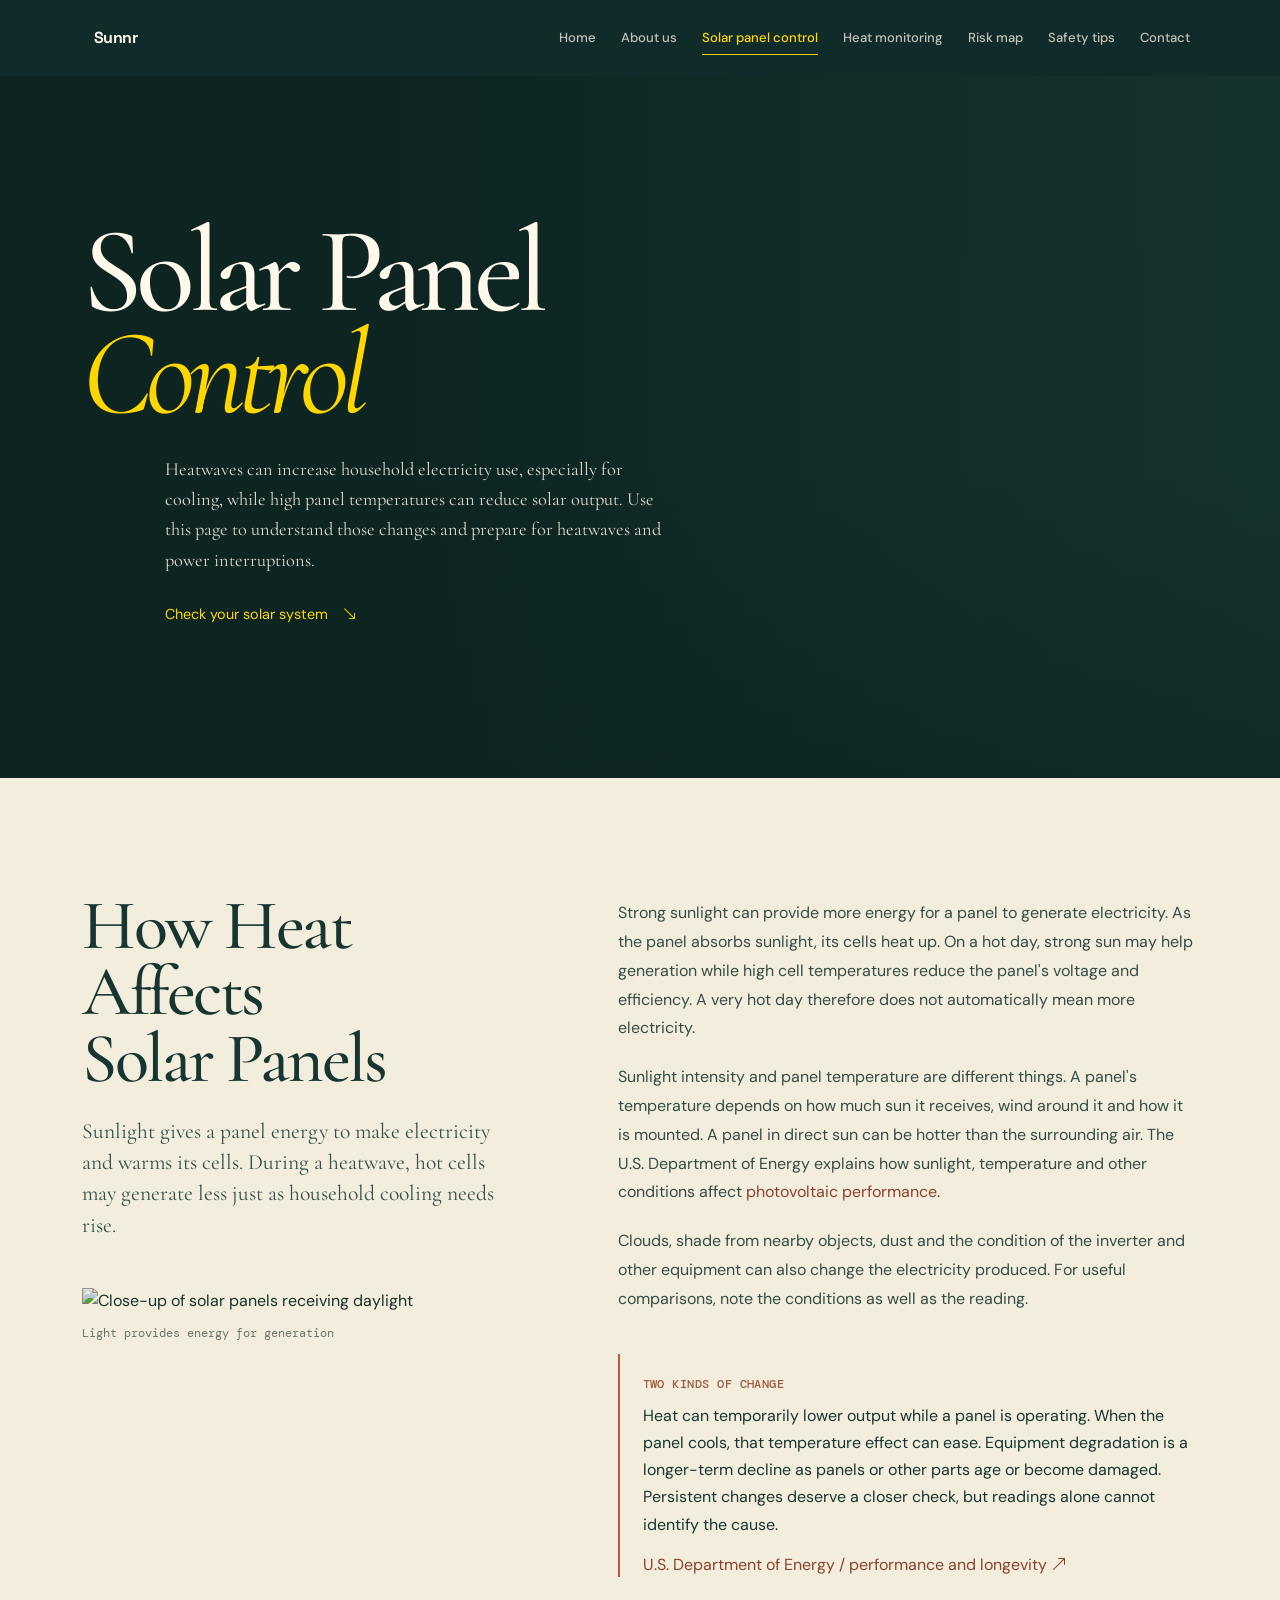
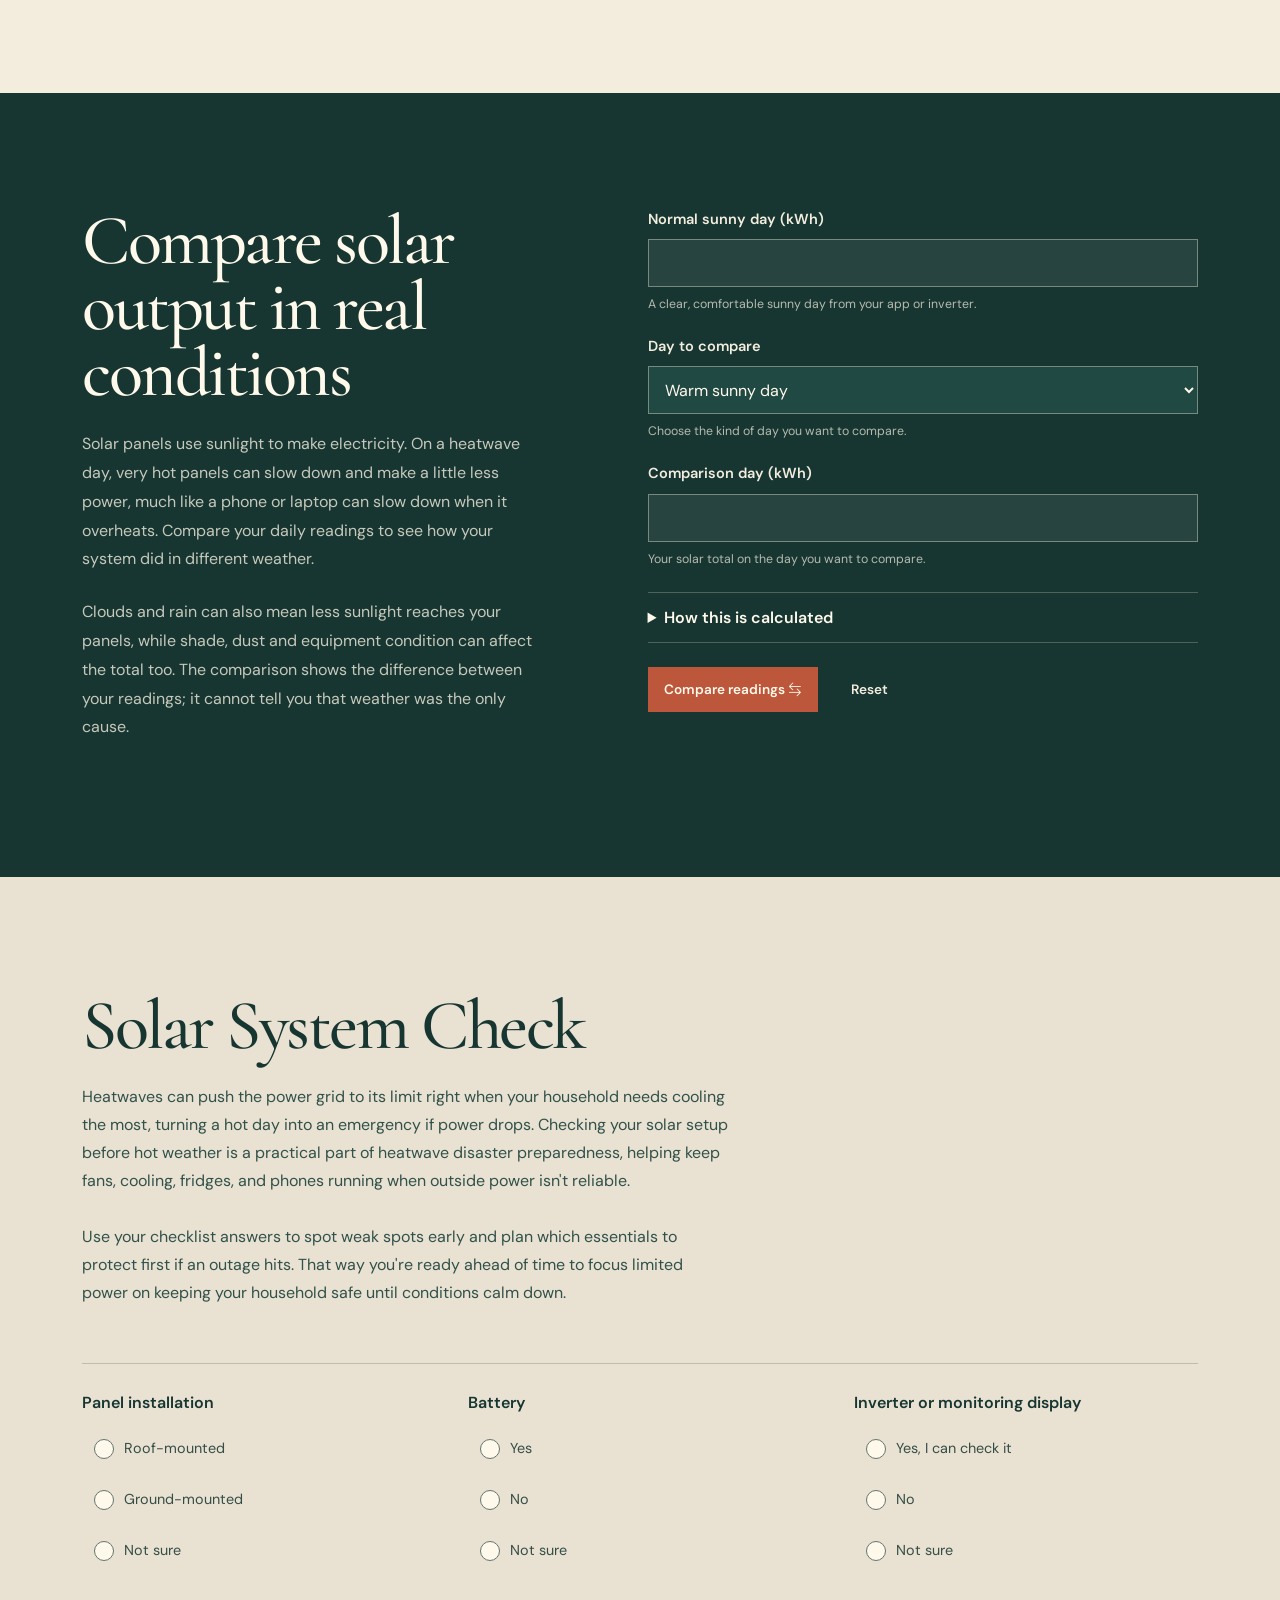
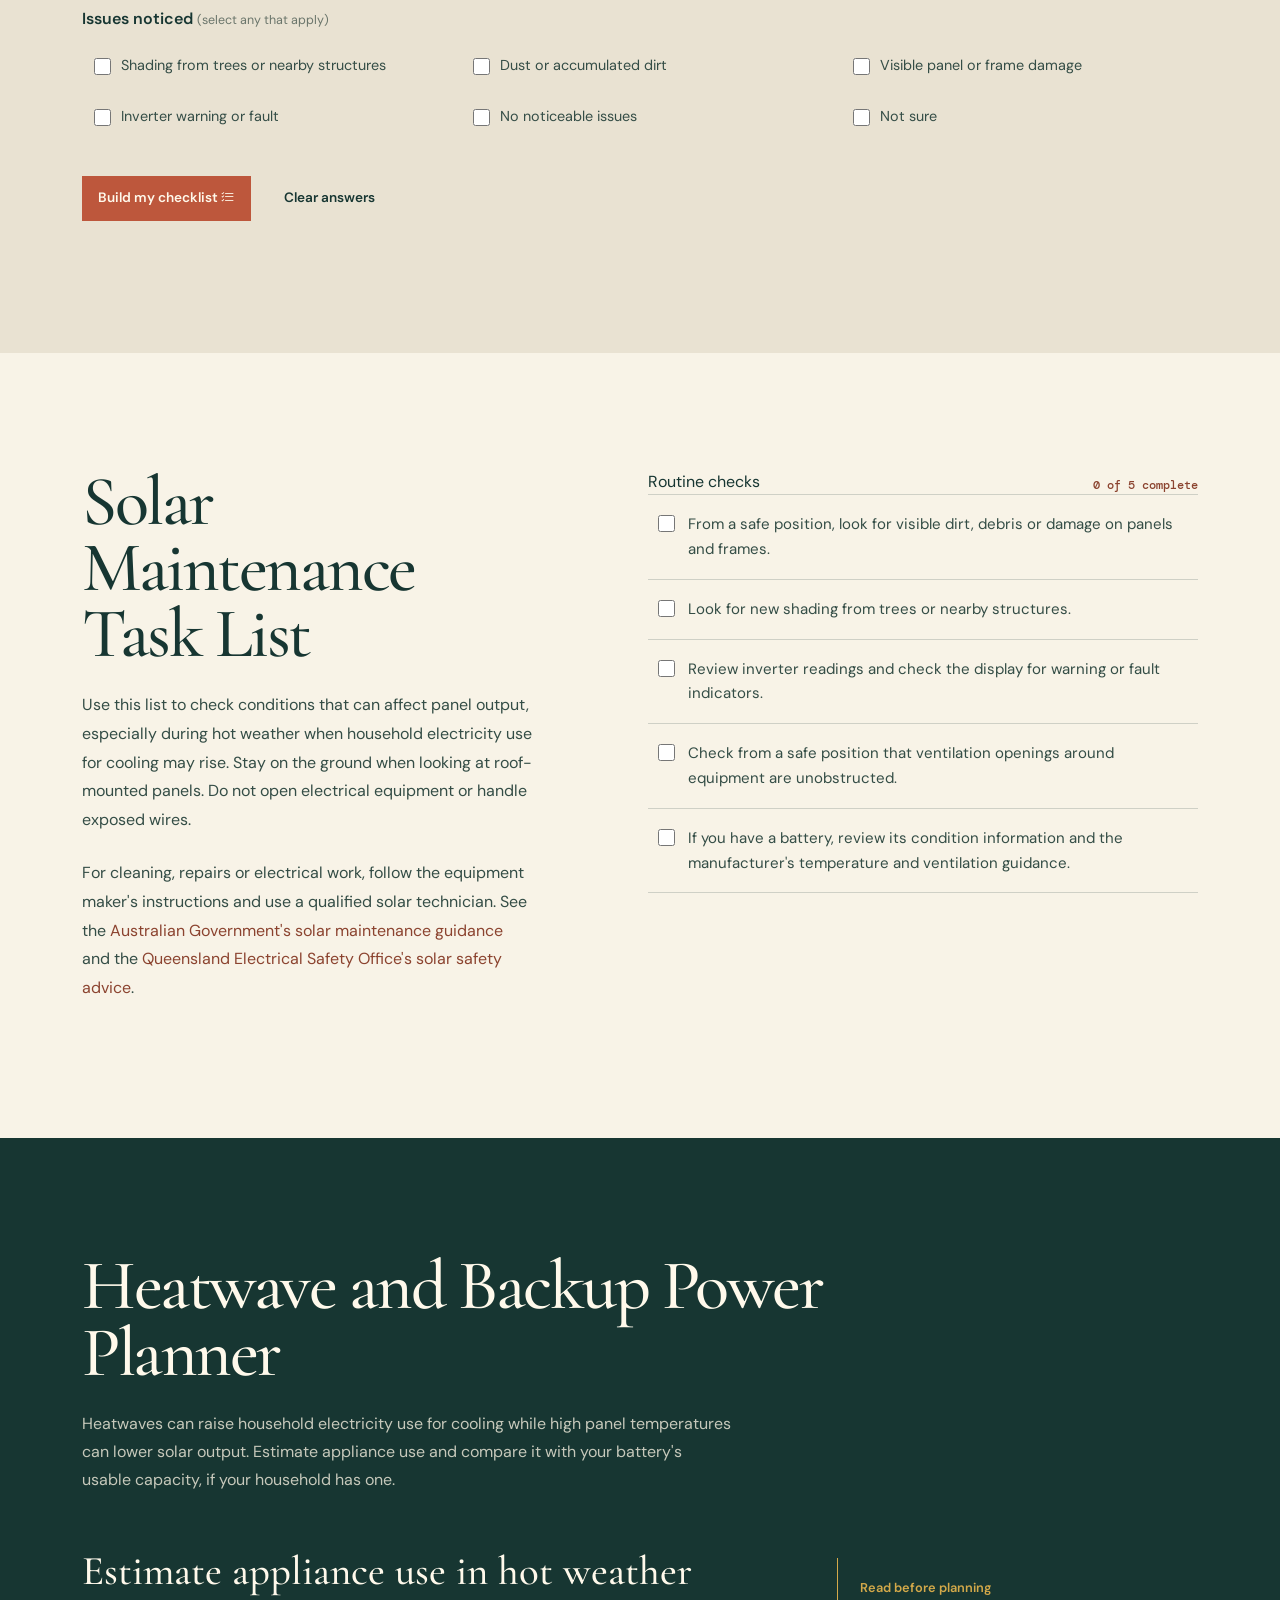
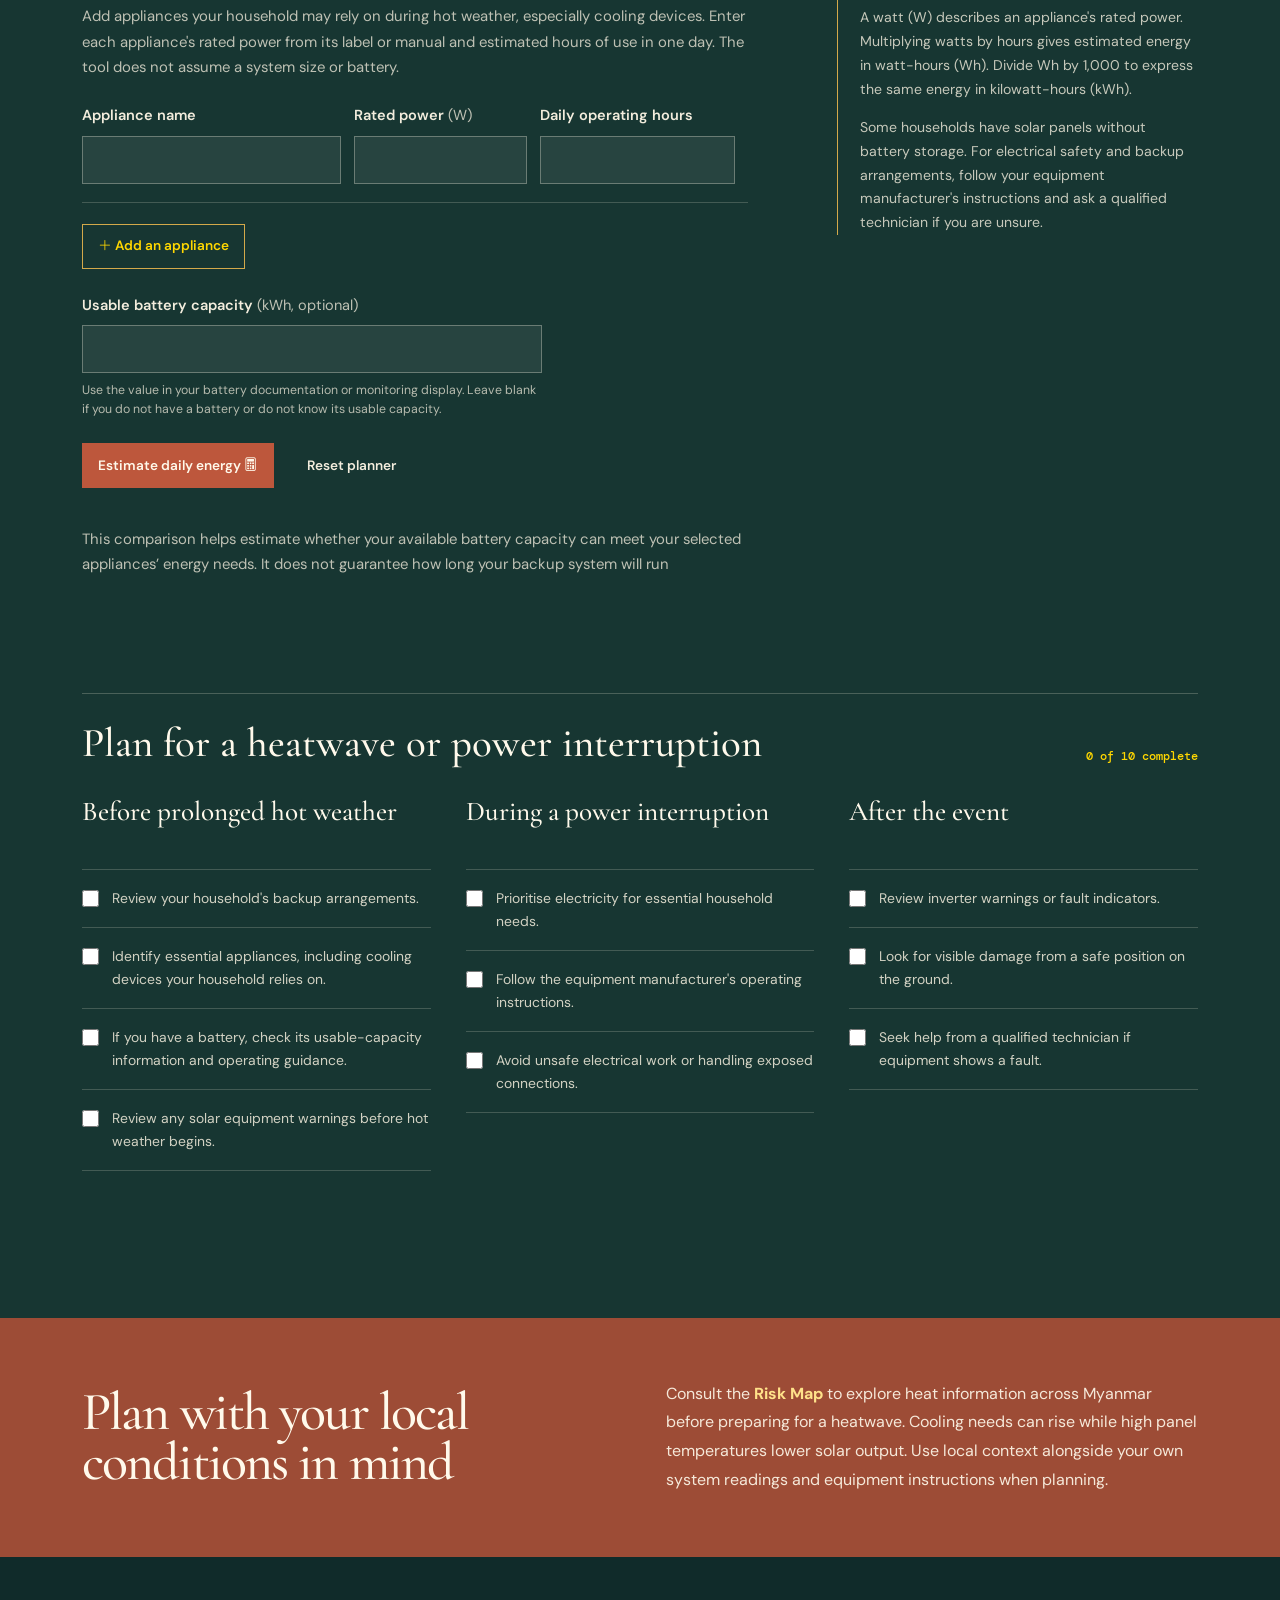
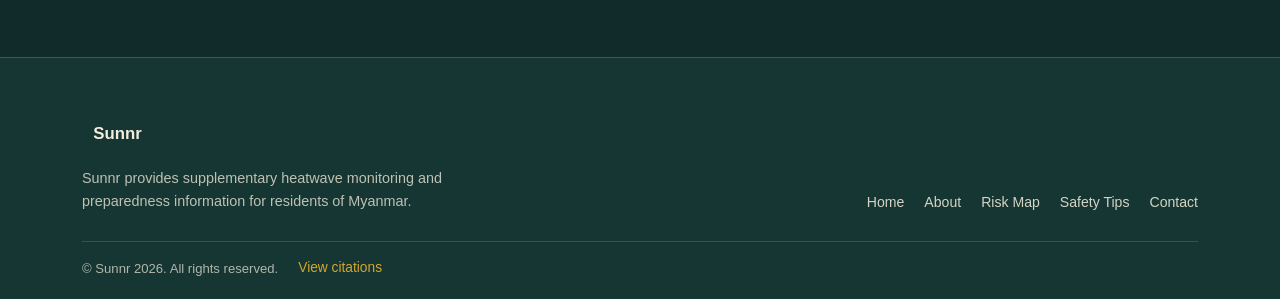
==== commit fc68c232: "feat: add day to compare and calculation explanation to solar panel output calculator section, add l" ====
--- a/solar-control.html
+++ b/solar-control.html
@@ -76,25 +76,40 @@
       <section class="solar-tool-section solar-output-section" aria-labelledby="output-comparison-title">
         <div class="container solar-tool-grid">
           <div class="solar-tool-intro">
-            <h2 id="output-comparison-title">Compare solar output on hot days</h2>
-            <p>During a heatwave, household electricity use for cooling can rise while high panel temperatures can lower solar output. Compare your system's generation on a typical sunny day and a hot, sunny day. Readings are usually available on an inverter display or in a solar monitoring app.</p>
-            <p>Cloud cover, shading, dust and equipment condition can also affect generation. Compare days with similar sunlight and similar system conditions. The result is an observed difference in generation. It cannot show whether heat caused the change or whether generation met your household's electricity needs.</p>
+            <h2 id="output-comparison-title">Compare solar output in real conditions</h2>
+            <p>Solar panels use sunlight to make electricity. On a heatwave day, very hot panels can slow down and make a little less power, much like a phone or laptop can slow down when it overheats. Compare your daily readings to see how your system did in different weather.</p>
+            <p>Clouds and rain can also mean less sunlight reaches your panels, while shade, dust and equipment condition can affect the total too. The comparison shows the difference between your readings; it cannot tell you that weather was the only cause.</p>
           </div>
           <form class="solar-form solar-output-form" id="solarComparisonForm" novalidate>
             <div class="solar-field">
-              <label for="typicalGeneration">Typical sunny day generation <span>(kWh)</span></label>
+              <label for="baselineGeneration">Normal sunny day (kWh)</label>
               <div class="solar-number-control">
-                <input id="typicalGeneration" name="typicalGeneration" type="number" min="0" step="any" inputmode="decimal" required aria-describedby="typicalGenerationHint" />
+                <input id="baselineGeneration" name="baselineGeneration" type="number" min="0" step="any" inputmode="decimal" required aria-describedby="baselineGenerationHint" />
               </div>
-              <small id="typicalGenerationHint">Enter the day's total from your system</small>
+              <small id="baselineGenerationHint">A clear, comfortable sunny day from your app or inverter.</small>
             </div>
             <div class="solar-field">
-              <label for="hotGeneration">Hot, sunny day generation <span>(kWh)</span></label>
+              <label for="comparisonScenario">Day to compare</label>
+              <select id="comparisonScenario" name="comparisonScenario" aria-describedby="comparisonScenarioHint">
+                <option value="cool">Cool sunny day</option>
+                <option value="warm" selected>Warm sunny day</option>
+                <option value="heatwave">Extreme heatwave day</option>
+                <option value="overcast">Cloudy or rainy day</option>
+                <option value="other">Other day</option>
+              </select>
+              <small id="comparisonScenarioHint">Choose the kind of day you want to compare.</small>
+            </div>
+            <div class="solar-field">
+              <label for="scenarioGeneration">Comparison day (kWh)</label>
               <div class="solar-number-control">
-                <input id="hotGeneration" name="hotGeneration" type="number" min="0" step="any" inputmode="decimal" required aria-describedby="hotGenerationHint" />
+                <input id="scenarioGeneration" name="scenarioGeneration" type="number" min="0" step="any" inputmode="decimal" required aria-describedby="scenarioGenerationHint" />
               </div>
-              <small id="hotGenerationHint">Use a reading from a different day</small>
-            </div>
+              <small id="scenarioGenerationHint">Your solar total on the day you want to compare.</small>
+            </div>
+            <details class="solar-calculation-note">
+              <summary>How this is calculated</summary>
+              <p>We compare your two daily readings to show the percentage drop or gain. Very hot panels, clouds or rain can mean less electricity because panels need sunlight, not heat, to make power.</p>
+            </details>
             <div class="solar-form-actions">
               <button class="solar-button" type="submit">Compare readings <i class="bi bi-arrow-left-right" aria-hidden="true"></i></button>
               <button class="solar-reset-button" type="reset">Reset</button>
@@ -109,7 +124,7 @@
         <div class="container">
           <div class="solar-wide-heading">
             <h2 id="system-check-title">Solar System Check</h2>
-            <p class="solar-section-lead">Before hot weather raises household electricity use for cooling, record what you know about your solar setup. This checklist is generated from your answers.</p>
+            <p class="solar-section-lead">Heatwaves can push the power grid to its limit right when your household needs cooling the most, turning a hot day into an emergency if power drops. Checking your solar setup before hot weather is a practical part of heatwave disaster preparedness, helping keep fans, cooling, fridges, and phones running when outside power isn't reliable.<br><br>Use your checklist answers to spot weak spots early and plan which essentials to protect first if an outage hits. That way you're ready ahead of time to focus limited power on keeping your household safe until conditions calm down.</p>
           </div>
 
           <form class="solar-assessment-form" id="systemCheckForm" novalidate>
--- a/style.css
+++ b/style.css
@@ -9708,6 +9708,53 @@
   background: rgba(255,255,255,.07);
 }
 
+.solar-output-form .solar-field select {
+  width: 100%;
+  min-height: 48px;
+  padding: 10px 12px;
+  border: 1px solid rgba(243,237,221,.4);
+  border-radius: 0;
+  color: #fff9eb;
+  background: #214943;
+}
+
+.solar-output-form .solar-field select:focus-visible {
+  outline: 3px solid #ffd700;
+  outline-offset: 2px;
+}
+
+.solar-formula-note {
+  padding: 13px 15px;
+  border-left: 3px solid #ffd700;
+  color: rgba(243,237,221,.9) !important;
+  background: rgba(255,255,255,.06);
+}
+
+.solar-formula-note code {
+  color: #fff9eb;
+  font-size: .9em;
+}
+
+.solar-calculation-note {
+  margin-top: 2px;
+  color: rgba(243,237,221,.86);
+  border-top: 1px solid rgba(243,237,221,.24);
+  border-bottom: 1px solid rgba(243,237,221,.24);
+  padding: 12px 0;
+}
+
+.solar-calculation-note summary {
+  cursor: pointer;
+  color: #fff9eb;
+  font-weight: 600;
+}
+
+.solar-calculation-note p {
+  margin: 12px 0 0;
+  font-size: .86rem;
+  line-height: 1.6;
+}
+
 .solar-field input:focus-visible,
 .solar-question input:focus-visible,
 .solar-task input:focus-visible {
